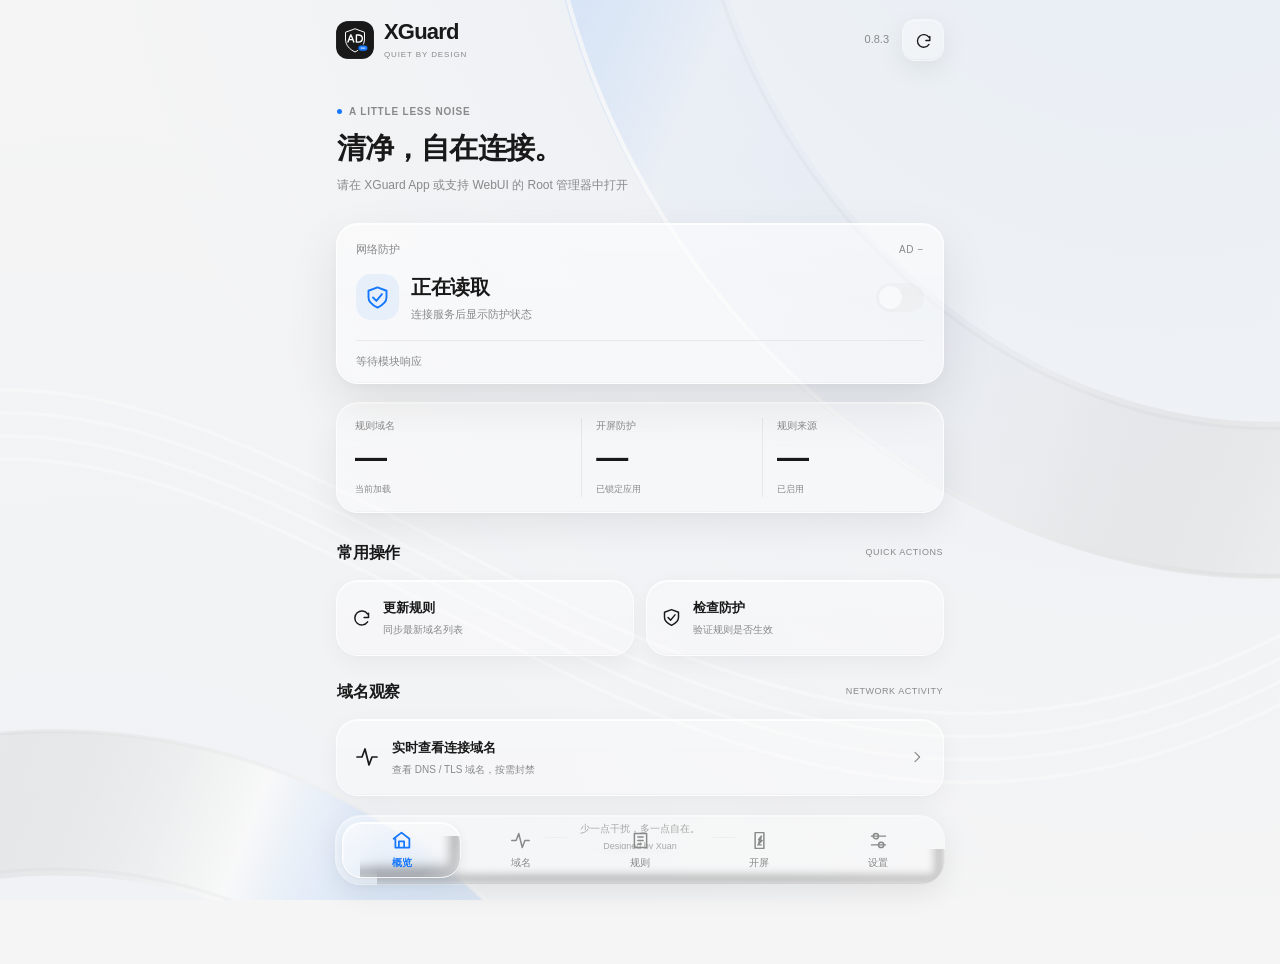
==== module/webroot/index.html @ 73b6c7a0 "Publish XGuard v0.8.3 module and no-root sources with attribution" ====
<!doctype html><html lang="zh-CN"><head>
<meta charset="utf-8"><meta name="viewport" content="width=device-width,initial-scale=1,viewport-fit=cover"><meta name="color-scheme" content="light dark">
<meta http-equiv="Content-Security-Policy" content="default-src 'self'; img-src 'self' data:; script-src 'self'; style-src 'self'; connect-src 'none'; object-src 'none'; base-uri 'none'">
<title>XGuard</title><link rel="icon" href="logo.svg"><link rel="stylesheet" href="theme.css"><link rel="stylesheet" href="style.css"><script src="glass.js" defer></script><script src="app.js" defer></script></head><body>
<svg width="0" height="0" class="sprites" aria-hidden="true"><defs>
<symbol id="i-home" viewBox="0 0 24 24"><path d="m3 10 9-7 9 7v10H5V10m4 10v-7h6v7"/></symbol>
<symbol id="i-activity" viewBox="0 0 24 24"><path d="M2 12h5l3-8 4 16 3-8h5"/></symbol>
<symbol id="i-rules" viewBox="0 0 24 24"><path d="M5 4h14v16H5zM9 8h6m-6 4h6m-6 4h4"/></symbol>
<symbol id="i-splash" viewBox="0 0 24 24"><path d="M7 3h10v18H7zM10 17h4m-3-6 3-4-1 5h2l-4 4 1-5z"/></symbol>
<symbol id="i-settings" viewBox="0 0 24 24"><path d="M4 7h16M4 17h16"/><circle cx="9" cy="7" r="3"/><circle cx="15" cy="17" r="3"/></symbol>
<symbol id="i-refresh" viewBox="0 0 24 24"><path d="M20 7v5h-5m4-4a8 8 0 1 0 0 9"/></symbol>
<symbol id="i-arrow" viewBox="0 0 24 24"><path d="m9 5 7 7-7 7"/></symbol>
<symbol id="i-shield" viewBox="0 0 24 24"><path d="m12 3 8 3v6c0 4-4 7-8 9-4-2-8-5-8-9V6zM8 12l3 3 5-6"/></symbol>
</defs></svg>
<div class="app-shell"><header class="brand"><img src="logo.svg" alt="" width="38" height="38"><div class="brand-wordmark"><span class="brand-name">XGuard</span><small>QUIET BY DESIGN</small></div><span id="header-version" class="version-tag">0.8.3</span><button id="refresh" class="icon-button glass" aria-label="刷新状态"><svg><use href="#i-refresh"/></svg></button></header><main>
<section id="home" class="page">
<div class="page-heading"><p class="eyebrow"><span class="eyebrow-dot"></span> A LITTLE LESS NOISE</p><h1>清净，自在连接。</h1><p id="connection" class="muted" role="status">正在连接模块…</p></div>
<article class="protection-card"><div class="protection-kicker"><span>网络防护</span><span class="protection-badge">AD −</span></div><div class="protection-top"><span class="shield-icon"><svg><use href="#i-shield"/></svg></span><div class="protection-copy"><h2 id="protection-title">正在读取</h2><p id="mode">连接服务后显示防护状态</p></div><button id="toggle" class="switch" role="switch" aria-checked="false" aria-label="XGuard 防护开关" disabled></button></div><p id="summary" class="protection-summary">等待模块响应</p></article>
<p id="warning" class="notice" hidden></p>
<div class="metrics"><article><span>规则域名</span><strong id="rule-count">—</strong><small>当前加载</small></article><article><span>开屏防护</span><strong id="locked-count">—</strong><small>已锁定应用</small></article><article><span>规则来源</span><strong id="source-count">—</strong><small>已启用</small></article></div>
<div class="section-heading"><h2>常用操作</h2><span class="subtle">QUICK ACTIONS</span></div><div class="quick-actions"><button id="update"><svg><use href="#i-refresh"/></svg><span>更新规则<small>同步最新域名列表</small></span><svg class="chevron"><use href="#i-arrow"/></svg></button><button id="test"><svg><use href="#i-shield"/></svg><span>检查防护<small>验证规则是否生效</small></span><svg class="chevron"><use href="#i-arrow"/></svg></button></div>
<p id="update-info" class="muted micro"></p>
<div class="section-heading"><h2>域名观察</h2><span class="subtle">NETWORK ACTIVITY</span></div><button id="activity-open" class="activity-entry"><svg><use href="#i-activity"/></svg><span><b>实时查看连接域名</b><small id="home-monitor-status">查看 DNS / TLS 域名，按需封禁</small></span><svg class="chevron"><use href="#i-arrow"/></svg></button>
<div class="home-note"><span class="quiet-line"></span><p>少一点干扰，多一点自在。<small>Designed by Xuan</small></p><span class="quiet-line"></span></div></section>
<section id="activity" class="page" hidden>
<div class="page-heading"><p class="eyebrow">NETWORK ACTIVITY</p><h1>实时域名</h1><p class="muted">看清连接，让每一次放行都有依据。</p></div>
<article class="monitor-card"><div><span id="monitor-dot" class="status-dot"></span><b id="monitor-state">正在读取采集状态</b><small id="activity-updated">—</small></div><button id="monitor-toggle" class="secondary">暂停采集</button></article><p id="monitor-detail" class="muted micro" role="status">采集明文 DNS 与 TLS 握手中的域名。</p>
<div class="activity-toolbar"><input id="activity-search" type="search" placeholder="搜索连接域名" aria-label="搜索连接域名" autocomplete="off"><button id="activity-refresh" class="icon-button glass" aria-label="刷新域名"><svg><use href="#i-refresh"/></svg></button></div>
<div class="activity-tabs" role="tablist" aria-label="域名筛选"><button data-filter="all" aria-selected="true">全部 <span id="activity-total">0</span></button><button data-filter="dns" aria-selected="false">DNS</button><button data-filter="tls" aria-selected="false">TLS</button><button data-filter="blocked" aria-selected="false">规则命中</button><button id="activity-clear" class="text-button">清空</button></div><div id="activity-list" class="activity-feed" aria-live="polite"></div>
<p class="muted micro coverage-note">仅显示实际观察到的明文 DNS / 可见 TLS SNI。加密 DNS、ECH、QUIC 和缓存命中可能没有域名；被 hosts 提前拦截的请求也不会进入网络采集。</p>
<details class="editor-details" open><summary>手动查询与域名规则</summary><div class="domain-console"><label for="domain">输入域名</label><input id="domain" placeholder="ads.example.com" autocomplete="off" autocapitalize="off" spellcheck="false"><div class="actions"><button id="query-domain">查询</button><button id="allow-domain">放行</button><button id="block-domain" class="primary">封禁</button></div><p id="domain-result" class="muted micro" role="status"></p></div><div id="domains" class="list"></div></details></section>
<section id="sources" class="page" hidden><div class="page-heading"><p class="eyebrow">RULES</p><h1>规则，按需选择。</h1><p class="muted">内置基线离线可用，切换来源即可重建规则。</p></div>
<div class="section-heading"><h2>订阅来源</h2><button id="reset-sources" class="text-button">恢复默认</button></div><div id="source-list" class="card list"></div>
<h2>自动更新</h2><article class="card"><label for="interval">更新间隔</label><select id="interval"><option value="0">仅手动</option><option value="6">每 6 小时</option><option value="12">每 12 小时</option><option value="24">每 24 小时</option><option value="48">每 48 小时</option><option value="168">每周</option></select><p id="auto-info" class="muted micro"></p></article>
<h2>自定义来源</h2><article class="card"><label for="source-url">hosts / 域名列表地址</label><input id="source-url" type="url" placeholder="https://example.com/hosts" autocapitalize="off" spellcheck="false"><button id="add-source" class="primary full">添加来源</button></article><div id="custom-sources" class="card list"></div></section>
<section id="splash" class="page" hidden><div class="page-heading"><p class="eyebrow">SPLASH CONTROL</p><h1>打开应用，少一点等待。</h1><p class="muted">管理开屏广告缓存，异常时可单独解锁。</p></div><input id="filter-apps" placeholder="搜索应用包名" aria-label="筛选开屏应用"><div id="splash-hits" class="card list"></div>
<details class="editor-details"><summary>自定义开屏规则</summary><div class="card"><label for="package">应用包名</label><input id="package" placeholder="com.example.app" autocapitalize="off" spellcheck="false"><label for="rule-path">缓存相对路径</label><input id="rule-path" placeholder="files/splash 或 @sdcard:files/ad" autocapitalize="off" spellcheck="false"><button id="add-rule" class="primary full">添加并锁定</button></div><div id="user-rules" class="list"></div></details>
<h2>发现缓存</h2><article class="card"><p class="muted micro">扫描只列出候选目录，加入规则后才会锁定。可填包名缩小范围。</p><button id="discover" class="full">扫描候选</button><div id="candidates" class="list"></div></article></section>
<section id="settings" class="page" hidden><div class="page-heading"><p class="eyebrow">SETTINGS</p><h1>保持简单。</h1><p class="muted">调整防护，查看运行状态。</p></div>
<article class="card list"><label class="row" for="mount-mode"><span><b>挂载方式</b><small>推荐自动选择</small></span><select id="mount-mode"><option value="auto">自动</option><option value="bind">Bind</option><option value="overlay">Overlay</option><option value="zn">ZN</option><option value="hfr">HFR</option></select></label><label class="row" for="guard"><span><b>HTTPDNS IP 拦截</b><small>默认关闭，开启可能影响登录与支付</small></span><input id="guard" type="checkbox" role="switch"></label><label class="row" for="proxy-yield"><span><b>代理接管 hosts</b><small>检测到代理服务时，由代理负责域名防护</small></span><input id="proxy-yield" type="checkbox" role="switch"></label><label class="row" for="hide"><span><b>适配模块卸载列表</b><small>对已设置卸载模块的应用隐藏规则</small></span><input id="hide" type="checkbox" role="switch"></label><label class="row" for="max-rules"><span><b>规则上限</b><small>10,000 至 1,000,000</small></span><input id="max-rules" type="number" min="10000" max="1000000" step="10000"></label><div class="card-bottom"><button id="save-max" class="secondary">保存规则上限</button></div></article>
<h2>诊断与恢复</h2><article class="card"><p id="runtime" class="muted micro"></p><div class="actions"><button id="logs">查看日志</button><button id="safe-mode">安全模式</button></div><p class="muted micro">安全模式切换后重启生效。</p></article><pre id="log-output" hidden></pre>
<article class="about"><img src="logo.svg" width="56" height="56" alt="XGuard 去广告标志"><h2>XGuard <span id="version">0.8.3</span></h2><p>作者 Xuan</p><small>基于惜故里丶的原始作品二次创作<br>保留原作者署名与开源许可</small><details class="credits"><summary>开源致谢</summary><p>玻璃折射与高光算法改编自 <b>PrismalAGSL</b><br>© 2026 Saurav Sajeev · MIT License</p><button id="show-license" class="text-button">查看完整许可</button></details></article></section>
</main><nav class="bottom-nav" aria-label="主导航"><span class="nav-surface glass" aria-hidden="true"></span><span class="nav-lens glass" aria-hidden="true"></span><button data-tab="home" aria-selected="true"><svg><use href="#i-home"/></svg><span>概览</span></button><button data-tab="activity" aria-selected="false"><svg><use href="#i-activity"/></svg><span>域名</span></button><button data-tab="sources" aria-selected="false"><svg><use href="#i-rules"/></svg><span>规则</span></button><button data-tab="splash" aria-selected="false"><svg><use href="#i-splash"/></svg><span>开屏</span></button><button data-tab="settings" aria-selected="false"><svg><use href="#i-settings"/></svg><span>设置</span></button></nav></div>
<div id="toast" role="status" hidden></div><dialog id="confirm-dialog" class="glass"><h2 id="confirm-title"></h2><p id="confirm-message"></p><div class="actions"><button id="confirm-no">取消</button><button id="confirm-yes" class="primary">确定</button></div></dialog><dialog id="license-dialog" class="glass"><h2>PrismalAGSL · MIT License</h2><pre>MIT License

Copyright (c) 2026 Saurav Sajeev

Permission is hereby granted, free of charge, to any person obtaining a copy
of this software and associated documentation files (the &quot;Software&quot;), to deal
in the Software without restriction, including without limitation the rights
to use, copy, modify, merge, publish, distribute, sublicense, and/or sell
copies of the Software, and to permit persons to whom the Software is
furnished to do so, subject to the following conditions:

The above copyright notice and this permission notice shall be included in all
copies or substantial portions of the Software.

THE SOFTWARE IS PROVIDED &quot;AS IS&quot;, WITHOUT WARRANTY OF ANY KIND, EXPRESS OR
IMPLIED, INCLUDING BUT NOT LIMITED TO THE WARRANTIES OF MERCHANTABILITY,
FITNESS FOR A PARTICULAR PURPOSE AND NONINFRINGEMENT. IN NO EVENT SHALL THE
AUTHORS OR COPYRIGHT HOLDERS BE LIABLE FOR ANY CLAIM, DAMAGES OR OTHER
LIABILITY, WHETHER IN AN ACTION OF CONTRACT, TORT OR OTHERWISE, ARISING FROM,
OUT OF OR IN CONNECTION WITH THE SOFTWARE OR THE USE OR OTHER DEALINGS IN THE
SOFTWARE.
</pre><form method="dialog"><button class="primary full">关闭</button></form></dialog><dialog id="root-dialog" class="glass" aria-labelledby="root-title"><div class="root-mark"><svg><use href="#i-shield"/></svg></div><h2 id="root-title">允许 XGuard 使用 Root</h2><p>应用防护规则、管理开屏广告与查看连接域名，需要 Root 权限。</p><p>点击下方按钮后，请在 Root 管理器的授权窗口中选择「允许」。</p><p id="root-status" class="root-status micro" role="status"></p><div class="actions"><button id="root-later">稍后</button><button id="root-authorize" class="primary">授权并连接</button></div></dialog>
<dialog id="check-dialog" class="glass" aria-labelledby="check-title"><div class="dialog-heading"><h2 id="check-title">防护检查</h2><form method="dialog"><button class="icon-button" aria-label="关闭检查结果">×</button></form></div><p id="check-state" role="status">正在检查防护…</p><details id="check-details"><summary>查看详细诊断</summary><pre id="test-result" hidden></pre></details><form method="dialog"><button class="primary full">完成</button></form></dialog></body></html>
---- module/webroot/theme.css ----
/* XGuard theme tokens. All interface colors are defined only in this file. */
:root {
  color-scheme: light dark;
  --primary: #1677FF;
  --background: #F5F5F5;
  --ambient-background: url("background-light.svg");
  --ambient-opacity: .52;
  --surface: #FFFFFF;
  --on-surface: #191919;
  --secondary-text: #898989;
  --divider: #E8E8E8;
  --white: #FFFFFF;
  --black: #000000;
  --primary-rgb: 22,119,255;
  --surface-rgb: 255,255,255;
  --on-surface-rgb: 25,25,25;
  --glass-tint: rgba(255,255,255,.26);
  --dialog-tint: rgba(255,255,255,.42);
  --glass-rim: rgba(255,255,255,.28);
  --glass-highlight: rgba(255,255,255,.34);
  --glass-inset: rgba(0,0,0,.035);
  --glass-shadow: 0 8px 28px rgba(0,0,0,.075);
  --shadow: 0 10px 30px rgba(0,0,0,.055), 0 2px 8px rgba(0,0,0,.02);
  --scrim: rgba(0,0,0,.28);
  --glass-blur: 6px;
  --nav-lens-tint: rgba(255,255,255,.16);
  --nav-lens-sheen: rgba(255,255,255,.22);
  --nav-lens-rim: rgba(255,255,255,.85);
  --nav-lens-highlight: rgba(255,255,255,.90);
  --nav-lens-shadow: 0 4px 12px rgba(0,0,0,.07), 0 1px 3px rgba(0,0,0,.025);
  --nav-lens-blur: 7px;
  --card-tint: rgba(255,255,255,.34);
  --card-blur: 4px;
  --card-rim: rgba(255,255,255,.78);
  --card-highlight: rgba(255,255,255,.82);
  --card-sheen: rgba(255,255,255,.07);
  --card-foot: rgba(0,0,0,.025);
  --card-primary-tint: rgba(255,255,255,.46);
  --card-primary-sheen: rgba(255,255,255,.12);
  --card-primary-shadow: 0 20px 52px rgba(0,0,0,.085), 0 4px 14px rgba(0,0,0,.035);
  --card-primary-blur: 5px;
  --card-stats-tint: rgba(255,255,255,.38);
  --card-stats-shadow: 0 13px 36px rgba(0,0,0,.065), 0 3px 10px rgba(0,0,0,.025);
  --card-action-tint: rgba(255,255,255,.30);
  --card-action-shadow: 0 7px 24px rgba(0,0,0,.045), 0 2px 7px rgba(0,0,0,.018);
  --card-action-blur: 3px;
  --radius-card: 22px;
  --radius-control: 14px;
  --motion-spring: cubic-bezier(.2,1.22,.35,1);
  --motion-page: cubic-bezier(.2,.8,.2,1);
}
@media (prefers-color-scheme: dark) {
  :root {
    --background: #000000;
    --ambient-background: url("background-dark.svg");
    --ambient-opacity: .48;
    --surface: #1C1C1E;
    --on-surface: #FFFFFF;
    --secondary-text: #898989;
    --divider: #38383A;
    --surface-rgb: 28,28,30;
    --on-surface-rgb: 255,255,255;
    --glass-tint: rgba(28,28,30,.26);
    --dialog-tint: rgba(28,28,30,.48);
    --nav-lens-tint: rgba(28,28,30,.20);
    --nav-lens-sheen: rgba(22,119,255,.07);
    --nav-lens-rim: rgba(255,255,255,.13);
    --nav-lens-highlight: rgba(255,255,255,.19);
    --nav-lens-shadow: 0 4px 12px rgba(0,0,0,.24), 0 1px 3px rgba(0,0,0,.12);
    --card-tint: rgba(28,28,30,.42);
    --card-rim: rgba(255,255,255,.085);
    --card-highlight: rgba(255,255,255,.13);
    --card-sheen: rgba(255,255,255,.018);
    --card-foot: rgba(0,0,0,.16);
    --card-primary-tint: rgba(28,28,30,.56);
    --card-primary-sheen: rgba(255,255,255,.028);
    --card-primary-shadow: 0 20px 52px rgba(0,0,0,.44), 0 4px 14px rgba(0,0,0,.22);
    --card-stats-tint: rgba(28,28,30,.48);
    --card-stats-shadow: 0 13px 36px rgba(0,0,0,.34), 0 3px 10px rgba(0,0,0,.18);
    --card-action-tint: rgba(28,28,30,.36);
    --card-action-shadow: 0 7px 24px rgba(0,0,0,.26), 0 2px 7px rgba(0,0,0,.14);
    --glass-rim: rgba(255,255,255,.10);
    --glass-highlight: rgba(255,255,255,.13);
    --glass-inset: rgba(0,0,0,.10);
    --glass-shadow: 0 8px 28px rgba(0,0,0,.22);
    --shadow: 0 10px 30px rgba(0,0,0,.30), 0 2px 8px rgba(0,0,0,.16);
    --scrim: rgba(0,0,0,.48);
  }
}
---- module/webroot/style.css ----
*{box-sizing:border-box}body{margin:0;background:var(--background);color:var(--on-surface);font:14px/1.55 -apple-system,BlinkMacSystemFont,"Segoe UI","Microsoft YaHei",sans-serif;-webkit-tap-highlight-color:transparent}.app-shell{max-width:680px;min-height:100dvh;margin:auto}.sprites{position:absolute;width:0;height:0;overflow:hidden}svg{width:22px;height:22px;fill:none;stroke:currentColor;stroke-width:1.7;stroke-linecap:round;stroke-linejoin:round;flex-shrink:0}.brand{height:calc(80px + env(safe-area-inset-top));padding:env(safe-area-inset-top) 24px 0;display:flex;align-items:center;gap:10px}.brand img{border-radius:12px}.brand-wordmark{display:flex;flex-direction:column}.brand-name{font-size:22px;font-weight:720;letter-spacing:-.8px;line-height:1.2}.brand-wordmark small{font-size:8px;letter-spacing:.11em;margin-top:3px}.version-tag{margin-left:auto;font-size:11px;color:var(--secondary-text);font-variant-numeric:tabular-nums}.brand .icon-button{margin-left:3px}main{padding:0 24px calc(110px + env(safe-area-inset-bottom))}.page-heading{padding:13px 1px 22px}.eyebrow{display:flex;align-items:center;gap:7px;margin:0 0 10px;color:var(--secondary-text);font-size:10px;font-weight:600;letter-spacing:.08em}.eyebrow-dot{width:5px;height:5px;background:var(--primary);border-radius:50%}h1{font-size:29px;line-height:1.3;letter-spacing:-.9px;margin:0;font-weight:700}.page-heading>p:last-child{margin:9px 0 0;font-size:12px}h2{margin:24px 0 12px;font-size:16px;font-weight:650;letter-spacing:-.2px}p{overflow-wrap:anywhere}.muted,small{color:var(--secondary-text)}.micro{font-size:11px;line-height:1.8}.subtle{font-size:9px;letter-spacing:.06em;color:var(--secondary-text)}.section-heading{display:flex;align-items:center;justify-content:space-between;gap:10px;margin:22px 1px 11px}.section-heading h2{margin:0}.page{animation:page-in .17s var(--motion-page) both}@keyframes page-in{from{opacity:.35;transform:translateY(5px)}to{opacity:1;transform:translateY(0)}}
button,input,select{font:inherit}button{min-height:44px;border:1px solid var(--divider);border-radius:var(--radius-control);padding:10px 15px;background:var(--surface);color:var(--on-surface);font-size:12px;font-weight:600;cursor:pointer;touch-action:manipulation;transition:transform .2s var(--motion-spring),background .15s,opacity .15s}button:hover{background:rgba(var(--on-surface-rgb),.035)}button:active{transform:scale(.96)}button:disabled{opacity:.4;cursor:wait}.primary{color:var(--white);background:var(--primary);border-color:transparent}.primary:hover{background:var(--primary);opacity:.88}.secondary{background:var(--background);border-color:transparent;padding:8px 13px}.text-button{border:0;background:transparent;padding:6px;color:var(--primary);min-height:40px}.icon-button{display:inline-flex;align-items:center;justify-content:center;width:42px;height:42px;min-height:42px;padding:0;border-radius:14px;border-color:transparent}.icon-button svg{width:19px;height:19px}.glass{background:var(--glass-tint);border:1px solid var(--glass-rim);box-shadow:var(--glass-shadow),inset 0 1px 0 var(--glass-highlight),inset 0 -1px 0 var(--glass-inset);-webkit-backdrop-filter:blur(var(--glass-blur)) saturate(1.03);backdrop-filter:blur(var(--glass-blur)) saturate(1.03)}.glass:after{content:"";position:absolute;inset:0;border-radius:inherit;pointer-events:none;box-shadow:inset 1px 0 0 var(--glass-rim);background:linear-gradient(140deg,var(--glass-highlight),transparent 38%,transparent 75%,var(--glass-rim));opacity:.35}.glass.icon-button{position:relative}.protection-card,.metrics,.card,.quick-actions button,.activity-entry,.monitor-card,.activity-feed,.editor-details{border:0;background:var(--surface);border-radius:var(--radius-card);box-shadow:var(--shadow)}.protection-card{padding:17px 19px 0;overflow:hidden}.protection-kicker{display:flex;align-items:center;justify-content:space-between;margin-bottom:14px;color:var(--secondary-text);font-size:11px}.protection-badge{font-size:10px;letter-spacing:.06em;color:var(--secondary-text)}.protection-top{display:flex;align-items:center;gap:12px}.shield-icon{display:flex;width:43px;height:46px;align-items:center;justify-content:center;border-radius:15px;background:rgba(var(--primary-rgb),.075);color:var(--primary)}.shield-icon svg{width:27px;height:27px}.protection-copy{flex:1;min-width:0}.protection-copy h2{font-size:20px;letter-spacing:-.5px;margin:0}.protection-copy p{margin:3px 0 0;color:var(--secondary-text);font-size:11px}.protection-summary{margin:17px 0 0;padding:12px 0 13px;border-top:1px solid var(--divider);font-size:11px;color:var(--secondary-text)}.switch{position:relative;width:48px;min-width:48px;height:29px;min-height:29px;border-radius:99px;padding:0;border:0;background:var(--divider)}.switch:after{content:"";position:absolute;left:3px;top:3px;width:23px;height:23px;background:var(--white);border-radius:50%;box-shadow:0 1px 3px var(--glass-inset);transition:transform .3s var(--motion-spring)}.switch[aria-checked=true]{background:var(--primary)}.switch[aria-checked=true]:after{transform:translateX(19px)}.metrics{display:grid;grid-template-columns:1.35fr 1fr 1fr;margin:12px 0 0;padding:15px 0}.metrics article{min-width:0;padding:0 14px;border-left:1px solid var(--divider)}.metrics article:first-child{padding-left:18px;border:0}.metrics span,.metrics small{display:block;font-size:10px;color:var(--secondary-text)}.metrics strong{display:block;font-size:27px;line-height:1.55;letter-spacing:-1px;font-weight:650;font-variant-numeric:tabular-nums}.metrics small{font-size:9px}.quick-actions{display:grid;grid-template-columns:1fr 1fr;gap:12px}.quick-actions button{display:flex;align-items:center;gap:11px;width:100%;text-align:left;padding:16px 14px;min-height:76px}.quick-actions button>svg:first-child{width:21px;height:21px}.quick-actions span{flex:1;font-size:13px}.quick-actions small{display:block;font-size:10px;font-weight:400;margin-top:3px}.quick-actions .chevron{display:none}.chevron{width:16px;height:16px;color:var(--secondary-text)}.activity-entry{display:flex;align-items:center;gap:13px;width:100%;padding:18px;text-align:left}.activity-entry>svg:first-child{width:24px;height:24px}.activity-entry>span{flex:1;min-width:0}.activity-entry b{font-size:13px}.activity-entry small{display:block;font-size:10px;font-weight:400;margin-top:4px}.home-note{display:flex;gap:13px;justify-content:center;align-items:center;margin:25px 0 0;color:var(--secondary-text)}.home-note p{margin:0;font-size:10px;text-align:center}.home-note small{display:block;font-size:9px;margin-top:3px}.quiet-line{width:22px;height:1px;background:var(--divider)}#update-info{margin:10px 2px -4px;font-size:10px}
.card{padding:17px;margin-top:12px}.list{padding:0;overflow:hidden}.row{display:flex;align-items:center;gap:12px;padding:17px 16px;border-bottom:1px solid var(--divider);min-width:0;margin:0}.row:last-child{border-bottom:0}.row>span,.row>div{flex:1;min-width:0}.row b{display:block;overflow-wrap:anywhere;font-size:13px;font-weight:600;color:var(--on-surface)}.row small{display:block;font-size:11px;overflow-wrap:anywhere;margin-top:3px}.row button{flex:none;font-size:11px;min-height:40px;padding:7px 11px}.row select{max-width:100px}.row input[type=number]{max-width:112px}.card-bottom{padding:12px 16px;text-align:right}input:not([type=checkbox]),select{width:100%;max-width:100%;min-width:0;min-height:46px;padding:11px 13px;border:1px solid var(--divider);border-radius:var(--radius-control);background:var(--background);color:var(--on-surface);outline:none;font-size:13px}input::placeholder{color:var(--secondary-text);opacity:1}input[type=checkbox]{appearance:none;-webkit-appearance:none;position:relative;width:44px;height:27px;margin:0;border-radius:99px;background:var(--divider);border:0;flex-shrink:0;cursor:pointer;transition:background .2s}input[type=checkbox]:after{content:"";position:absolute;left:3px;top:3px;width:21px;height:21px;background:var(--white);border-radius:50%;box-shadow:0 1px 2px var(--glass-inset);transition:transform .3s var(--motion-spring)}input[type=checkbox]:checked{background:var(--primary)}input[type=checkbox]:checked:after{transform:translateX(17px)}input:not([type=checkbox]):focus,select:focus{border-color:var(--primary);box-shadow:0 0 0 3px rgba(var(--primary-rgb),.08)}label{display:block;font-size:12px;color:var(--secondary-text);margin-bottom:7px}input+label{margin-top:14px}.actions{display:flex;gap:9px;margin-top:14px}.actions button{flex:1;min-width:0}.full{width:100%;margin-top:12px}.monitor-card{display:flex;align-items:center;gap:10px;padding:17px}.monitor-card>div{flex:1;min-width:0;display:flex;align-items:center;gap:8px;flex-wrap:wrap}.monitor-card b{font-size:12px}.monitor-card small{display:block;flex-basis:100%;font-size:10px;padding-left:14px}.monitor-card button{min-height:40px;font-size:11px}.status-dot{width:6px;height:6px;border-radius:50%;background:var(--secondary-text);flex-shrink:0}.status-dot.active{background:var(--primary);box-shadow:0 0 0 3px rgba(var(--primary-rgb),.08)}#monitor-detail{min-height:20px;margin-left:3px}.activity-toolbar{display:flex;align-items:center;gap:9px;margin-top:17px}.activity-toolbar input{background:var(--surface);border-color:transparent;padding-left:16px}.activity-tabs{display:flex;align-items:center;gap:16px;margin:7px 1px 11px}.activity-tabs>button{min-height:44px;padding:6px 0;border:0;border-radius:0;background:transparent;color:var(--secondary-text);font-size:11px;white-space:nowrap}.activity-tabs>button[aria-selected=true]{color:var(--primary);box-shadow:inset 0 -2px 0 var(--primary)}.activity-tabs>button:last-child{margin-left:auto}.activity-tabs span{font-size:10px;color:var(--secondary-text)}.activity-feed{min-height:145px;overflow:hidden}.activity-row{padding:16px 14px;border-bottom:1px solid var(--divider);display:flex;align-items:center;gap:10px}.activity-row:last-child{border-bottom:0}.domain-copy{flex:1;min-width:0}.activity-row strong{display:block;font-size:12px;font-weight:600;overflow-wrap:anywhere}.activity-row small{display:flex;gap:6px;flex-wrap:wrap;margin-top:6px;font-size:9px}.protocol-tag{font-size:8px;padding:1px 5px;border:1px solid var(--divider);border-radius:5px;color:var(--secondary-text);font-weight:600}.hit-tag{color:var(--primary)}.domain-actions{display:flex;gap:6px;flex-shrink:0}.domain-actions button{padding:6px 9px;min-height:40px;font-size:11px;border-radius:12px;background:transparent}.domain-actions .block-action{color:var(--primary);border-color:transparent;background:rgba(var(--primary-rgb),.07)}.empty{text-align:center;color:var(--secondary-text);padding:35px 18px;font-size:13px}.empty small{display:block;margin-top:8px;font-size:11px}.coverage-note{padding:5px 3px;font-size:10px}.editor-details{margin-top:20px;padding:0 16px}.editor-details>summary{padding:17px 0}summary{padding:15px 0;font-weight:600;font-size:13px;cursor:pointer}.domain-console{padding:2px 0 12px}.editor-details .card{margin-bottom:16px;background:transparent;box-shadow:none}.notice{padding:12px 14px;border:1px solid var(--divider);background:var(--surface);border-radius:14px;font-size:12px;color:var(--on-surface)}pre{max-height:340px;overflow:auto;white-space:pre-wrap;overflow-wrap:anywhere;border:1px solid var(--divider);border-radius:16px;padding:14px;background:var(--background);color:var(--on-surface);font:11px/1.8 ui-monospace,monospace}.about{margin:30px 0 10px;padding-top:25px;text-align:center}.about img{border-radius:16px}.about h2{margin:11px 0 0;font-size:21px;letter-spacing:-.6px}.about h2 span{font-size:11px;color:var(--secondary-text);letter-spacing:0;font-weight:500}.about p{font-size:13px;margin:7px 0}.about small{font-size:11px;line-height:1.8}.credits{margin:15px 0;color:var(--secondary-text)}.credits summary{font-size:11px;padding:6px}.credits p,.credits a{font-size:11px;color:var(--secondary-text)}
.bottom-nav{--tab-index:0;position:fixed;z-index:4;bottom:calc(15px + env(safe-area-inset-bottom));left:50%;transform:translateX(-50%);display:flex;width:calc(100% - 32px);max-width:610px;min-height:70px;border-radius:26px;padding:7px;isolation:isolate}.bottom-nav button{position:relative;z-index:2;display:flex;flex:1;flex-direction:column;align-items:center;justify-content:center;gap:4px;border:0;border-radius:20px;padding:7px 0;color:var(--secondary-text);min-height:54px;background:transparent;box-shadow:none}.bottom-nav svg{width:21px;height:21px}.bottom-nav button span{font-size:10px;font-weight:500}.bottom-nav button[aria-selected=true]{color:var(--primary)}.bottom-nav button[aria-selected=true] svg{stroke-width:2}.bottom-nav button[aria-selected=true] span{font-weight:650}/* Sibling surfaces let the moving lens filter real content without a parent backdrop root. */
.nav-surface{position:absolute;inset:0;z-index:0;pointer-events:none;border-radius:inherit}
.nav-lens{
  --glass-tint:var(--nav-lens-tint);--glass-blur:var(--nav-lens-blur);
  --glass-rim:var(--nav-lens-rim);--glass-highlight:var(--nav-lens-highlight);
  --glass-shadow:var(--nav-lens-shadow);
  position:absolute;z-index:1;pointer-events:none;top:7px;bottom:7px;left:7px;
  width:calc((100% - 14px)/5);border-radius:20px;
  background:linear-gradient(160deg,var(--nav-lens-sheen),transparent 55%),var(--nav-lens-tint);
  transform:translateX(calc(var(--tab-index)*100%));transition:transform .28s var(--motion-spring);
}#toast{position:fixed;z-index:10;bottom:calc(102px + env(safe-area-inset-bottom));left:50%;transform:translateX(-50%);max-width:90%;width:max-content;padding:12px 18px;border-radius:16px;background:var(--on-surface);color:var(--surface);font-size:12px;box-shadow:var(--glass-shadow)}dialog{position:fixed;width:calc(100% - 40px);max-width:380px;border-radius:24px;padding:24px;color:var(--on-surface);background:var(--surface);border:0;max-height:85dvh;overflow:auto}dialog.glass{background:var(--dialog-tint)}dialog h2{margin:0;font-size:20px;letter-spacing:-.4px}dialog p{font-size:13px;line-height:1.8;color:var(--secondary-text)}dialog::backdrop{background:var(--scrim);-webkit-backdrop-filter:blur(2px);backdrop-filter:blur(2px)}.root-mark{width:50px;height:50px;display:flex;align-items:center;justify-content:center;border-radius:17px;color:var(--primary);background:rgba(var(--primary-rgb),.08);margin-bottom:16px}.root-mark svg{width:29px;height:29px}.root-status{min-height:20px}#license-dialog pre{max-height:55dvh;text-align:left;font-size:11px}button:focus-visible,input[type=checkbox]:focus-visible,summary:focus-visible,a:focus-visible{outline:2px solid var(--primary);outline-offset:3px}.app-shell[aria-busy=true] main{cursor:progress}.app-shell[aria-busy=true] main button{pointer-events:none;opacity:.45}.app-shell[aria-busy=true] #refresh svg{animation:working .8s linear infinite}@keyframes working{to{transform:rotate(360deg)}}[hidden]{display:none!important}html[data-glass-renderer=solid] .glass{background:var(--surface);-webkit-backdrop-filter:none!important;backdrop-filter:none!important;border-color:var(--divider)}@media(min-width:721px){main{padding-left:36px;padding-right:36px}.brand{padding-left:36px;padding-right:36px}.page-heading{padding-top:24px}.metrics strong{font-size:32px}}@media(max-width:360px){main{padding-left:18px;padding-right:18px}.brand{padding-left:18px;padding-right:18px;gap:8px}h1{font-size:26px}.metrics strong{font-size:24px}.metrics article{padding-left:12px;padding-right:12px}.activity-tabs{gap:12px}.activity-tabs>button{font-size:10px}.quick-actions{gap:10px}.quick-actions button{padding:14px 11px;gap:8px}.quick-actions span{font-size:12px}.quick-actions small{font-size:9px}.domain-actions button{padding:6px 7px;font-size:10px}.activity-row{gap:7px;padding-left:11px;padding-right:11px}.activity-row strong{font-size:11px}.protection-copy h2{font-size:18px}.protection-card{padding-left:16px;padding-right:16px}.subtle{font-size:8px}.row{gap:9px}.row b{font-size:12px}.row small{font-size:10px}}@media(prefers-reduced-motion:reduce){*,*:before,*:after{transition:none!important;animation:none!important}button:active{transform:none}}@media(prefers-reduced-transparency:reduce){.glass,dialog.glass{background:var(--surface);-webkit-backdrop-filter:none!important;backdrop-filter:none!important;border-color:var(--divider)}}
.dialog-heading{display:flex;align-items:center;justify-content:space-between;gap:12px}.dialog-heading form{margin:0}.dialog-heading .icon-button{font-size:24px;font-weight:400;color:var(--secondary-text);background:transparent}.root-status{color:var(--primary)}#check-state{color:var(--on-surface)}#check-details{border-top:1px solid var(--divider);margin-top:15px}#check-dialog pre{max-height:36dvh}dialog{animation:page-in .18s var(--motion-page)}
.app-shell{position:relative;z-index:1}
body:before{
  content:"";position:fixed;inset:0;z-index:0;pointer-events:none;
  background-image:var(--ambient-background);background-position:center;
  background-size:cover;background-repeat:no-repeat;opacity:var(--ambient-opacity);
}

/* A quiet backdrop, then three surface elevations. Text stays fully opaque. */
.protection-card,.metrics,.card,.quick-actions button,.activity-entry,.monitor-card,.activity-feed,.editor-details,.notice{
  --card-fill:var(--card-tint);
  --card-elevation:var(--shadow);
  --card-optical-blur:var(--card-blur);
  --card-top-light:var(--card-sheen);
  position:relative;z-index:1;border-radius:var(--radius-card);
  background:linear-gradient(180deg,var(--card-top-light),transparent 46%),var(--card-fill);
  border:1px solid var(--card-rim);
  box-shadow:var(--card-elevation),inset 0 1px 0 var(--card-highlight),inset 0 -1px 0 var(--card-foot);
  -webkit-backdrop-filter:blur(var(--card-optical-blur)) saturate(1.03);
  backdrop-filter:blur(var(--card-optical-blur)) saturate(1.03);
}
.protection-card,.monitor-card{
  --card-fill:var(--card-primary-tint);
  --card-top-light:var(--card-primary-sheen);
  --card-elevation:var(--card-primary-shadow);
  --card-optical-blur:var(--card-primary-blur);
  z-index:3;
}
.metrics{
  --card-fill:var(--card-stats-tint);
  --card-elevation:var(--card-stats-shadow);
  z-index:2;margin-top:18px;
}
.quick-actions button,.activity-entry{
  --card-fill:var(--card-action-tint);
  --card-elevation:var(--card-action-shadow);
  --card-optical-blur:var(--card-action-blur);
}
.page-heading{padding-bottom:28px}
.section-heading{margin-top:28px;margin-bottom:14px}
.card{margin-top:14px}
.editor-details{margin-top:24px}
.editor-details .card{
  z-index:auto;background:transparent;border:0;box-shadow:none;
  -webkit-backdrop-filter:none;backdrop-filter:none;
}
html[data-glass-renderer=solid] :is(.protection-card,.metrics,.card,.quick-actions button,.activity-entry,.monitor-card,.activity-feed,.editor-details,.notice){
  background:var(--surface);-webkit-backdrop-filter:none;backdrop-filter:none;
}
html[data-glass-renderer=solid] .editor-details .card{background:transparent}
@media(prefers-reduced-transparency:reduce){
  .protection-card,.metrics,.card,.quick-actions button,.activity-entry,.monitor-card,.activity-feed,.editor-details,.notice{
    background:var(--surface);-webkit-backdrop-filter:none;backdrop-filter:none;
  }
  .editor-details .card{background:transparent}
}
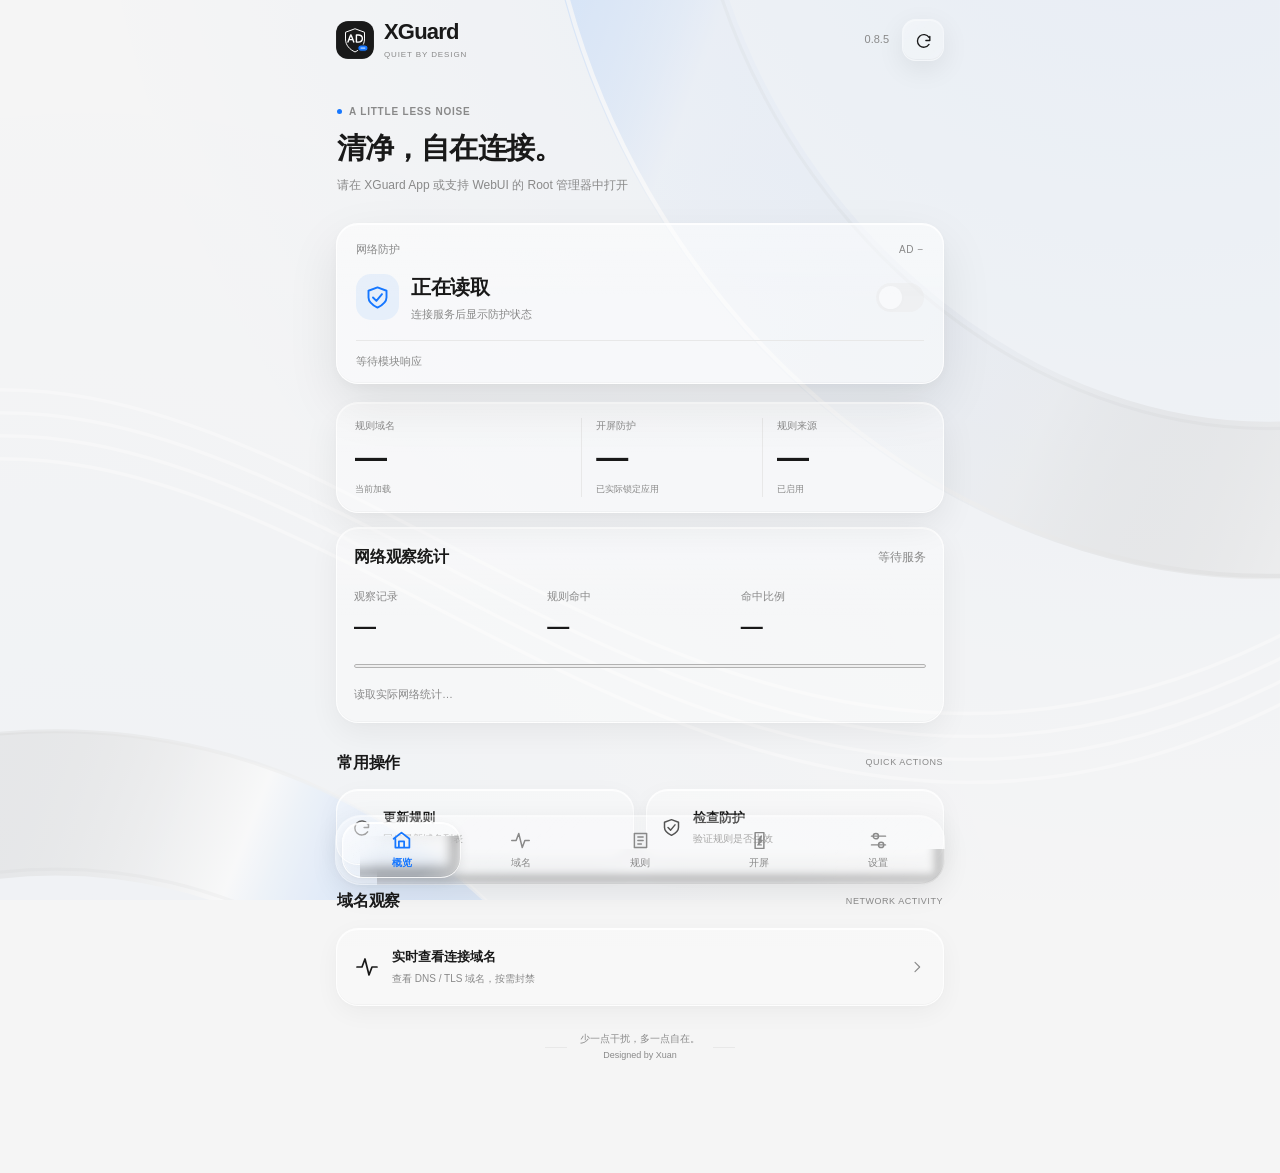
==== commit e15d4e94: "Release XGuard v0.8.5: grouped splash rules, deeper scans and themes" ====
--- a/module/webroot/index.html
+++ b/module/webroot/index.html
@@ -1,7 +1,7 @@
 <!doctype html><html lang="zh-CN"><head>
 <meta charset="utf-8"><meta name="viewport" content="width=device-width,initial-scale=1,viewport-fit=cover"><meta name="color-scheme" content="light dark">
 <meta http-equiv="Content-Security-Policy" content="default-src 'self'; img-src 'self' data:; script-src 'self'; style-src 'self'; connect-src 'none'; object-src 'none'; base-uri 'none'">
-<title>XGuard</title><link rel="icon" href="logo.svg"><link rel="stylesheet" href="theme.css"><link rel="stylesheet" href="style.css"><script src="glass.js" defer></script><script src="app.js" defer></script></head><body>
+<title>XGuard</title><link rel="icon" href="logo.svg"><link rel="stylesheet" href="theme.css"><link rel="stylesheet" href="style.css"><script src="theme.js"></script><script src="glass.js" defer></script><script src="app.js" defer></script></head><body>
 <svg width="0" height="0" class="sprites" aria-hidden="true"><defs>
 <symbol id="i-home" viewBox="0 0 24 24"><path d="m3 10 9-7 9 7v10H5V10m4 10v-7h6v7"/></symbol>
 <symbol id="i-activity" viewBox="0 0 24 24"><path d="M2 12h5l3-8 4 16 3-8h5"/></symbol>
@@ -12,12 +12,13 @@
 <symbol id="i-arrow" viewBox="0 0 24 24"><path d="m9 5 7 7-7 7"/></symbol>
 <symbol id="i-shield" viewBox="0 0 24 24"><path d="m12 3 8 3v6c0 4-4 7-8 9-4-2-8-5-8-9V6zM8 12l3 3 5-6"/></symbol>
 </defs></svg>
-<div class="app-shell"><header class="brand"><img src="logo.svg" alt="" width="38" height="38"><div class="brand-wordmark"><span class="brand-name">XGuard</span><small>QUIET BY DESIGN</small></div><span id="header-version" class="version-tag">0.8.3</span><button id="refresh" class="icon-button glass" aria-label="刷新状态"><svg><use href="#i-refresh"/></svg></button></header><main>
+<div class="app-shell"><header class="brand"><img src="logo.svg" alt="" width="38" height="38"><div class="brand-wordmark"><span class="brand-name">XGuard</span><small>QUIET BY DESIGN</small></div><span id="header-version" class="version-tag">0.8.5</span><button id="refresh" class="icon-button glass" aria-label="刷新状态"><svg><use href="#i-refresh"/></svg></button></header><main>
 <section id="home" class="page">
 <div class="page-heading"><p class="eyebrow"><span class="eyebrow-dot"></span> A LITTLE LESS NOISE</p><h1>清净，自在连接。</h1><p id="connection" class="muted" role="status">正在连接模块…</p></div>
 <article class="protection-card"><div class="protection-kicker"><span>网络防护</span><span class="protection-badge">AD −</span></div><div class="protection-top"><span class="shield-icon"><svg><use href="#i-shield"/></svg></span><div class="protection-copy"><h2 id="protection-title">正在读取</h2><p id="mode">连接服务后显示防护状态</p></div><button id="toggle" class="switch" role="switch" aria-checked="false" aria-label="XGuard 防护开关" disabled></button></div><p id="summary" class="protection-summary">等待模块响应</p></article>
 <p id="warning" class="notice" hidden></p>
-<div class="metrics"><article><span>规则域名</span><strong id="rule-count">—</strong><small>当前加载</small></article><article><span>开屏防护</span><strong id="locked-count">—</strong><small>已锁定应用</small></article><article><span>规则来源</span><strong id="source-count">—</strong><small>已启用</small></article></div>
+<div class="metrics"><article><span>规则域名</span><strong id="rule-count">—</strong><small>当前加载</small></article><article><span>开屏防护</span><strong id="locked-count">—</strong><small id="splash-metric-detail">已实际锁定应用</small></article><article><span>规则来源</span><strong id="source-count">—</strong><small>已启用</small></article></div>
+<article class="card traffic-card"><div class="section-heading"><h2 id="traffic-title">网络观察统计</h2><small id="traffic-state">等待服务</small></div><div class="traffic-metrics"><div><span id="traffic-total-label">观察记录</span><strong id="traffic-total">—</strong></div><div><span id="traffic-blocked-label">规则命中</span><strong id="traffic-blocked">—</strong></div><div><span id="traffic-ratio-label">命中比例</span><strong id="traffic-ratio">—</strong></div></div><progress id="traffic-progress" max="100" value="0" aria-label="命中比例"></progress><p id="traffic-note" class="muted micro">读取实际网络统计…</p></article>
 <div class="section-heading"><h2>常用操作</h2><span class="subtle">QUICK ACTIONS</span></div><div class="quick-actions"><button id="update"><svg><use href="#i-refresh"/></svg><span>更新规则<small>同步最新域名列表</small></span><svg class="chevron"><use href="#i-arrow"/></svg></button><button id="test"><svg><use href="#i-shield"/></svg><span>检查防护<small>验证规则是否生效</small></span><svg class="chevron"><use href="#i-arrow"/></svg></button></div>
 <p id="update-info" class="muted micro"></p>
 <div class="section-heading"><h2>域名观察</h2><span class="subtle">NETWORK ACTIVITY</span></div><button id="activity-open" class="activity-entry"><svg><use href="#i-activity"/></svg><span><b>实时查看连接域名</b><small id="home-monitor-status">查看 DNS / TLS 域名，按需封禁</small></span><svg class="chevron"><use href="#i-arrow"/></svg></button>
@@ -33,13 +34,17 @@
 <div class="section-heading"><h2>订阅来源</h2><button id="reset-sources" class="text-button">恢复默认</button></div><div id="source-list" class="card list"></div>
 <h2>自动更新</h2><article class="card"><label for="interval">更新间隔</label><select id="interval"><option value="0">仅手动</option><option value="6">每 6 小时</option><option value="12">每 12 小时</option><option value="24">每 24 小时</option><option value="48">每 48 小时</option><option value="168">每周</option></select><p id="auto-info" class="muted micro"></p></article>
 <h2>自定义来源</h2><article class="card"><label for="source-url">hosts / 域名列表地址</label><input id="source-url" type="url" placeholder="https://example.com/hosts" autocapitalize="off" spellcheck="false"><button id="add-source" class="primary full">添加来源</button></article><div id="custom-sources" class="card list"></div></section>
-<section id="splash" class="page" hidden><div class="page-heading"><p class="eyebrow">SPLASH CONTROL</p><h1>打开应用，少一点等待。</h1><p class="muted">管理开屏广告缓存，异常时可单独解锁。</p></div><input id="filter-apps" placeholder="搜索应用包名" aria-label="筛选开屏应用"><div id="splash-hits" class="card list"></div>
+<section id="splash" class="page" hidden><div class="page-heading"><p class="eyebrow">SPLASH CONTROL</p><h1>打开应用，少一点等待。</h1><p class="muted">按应用管理广告缓存；数量按实际不可变锁定统计。弱占位可能被应用重建。</p></div><input id="filter-apps" placeholder="搜索应用名称或包名" aria-label="筛选开屏应用"><div id="splash-hits" class="card list"></div>
 <details class="editor-details"><summary>自定义开屏规则</summary><div class="card"><label for="package">应用包名</label><input id="package" placeholder="com.example.app" autocapitalize="off" spellcheck="false"><label for="rule-path">缓存相对路径</label><input id="rule-path" placeholder="files/splash 或 @sdcard:files/ad" autocapitalize="off" spellcheck="false"><button id="add-rule" class="primary full">添加并锁定</button></div><div id="user-rules" class="list"></div></details>
-<h2>发现缓存</h2><article class="card"><p class="muted micro">扫描只列出候选目录，加入规则后才会锁定。可填包名缩小范围。</p><button id="discover" class="full">扫描候选</button><div id="candidates" class="list"></div></article></section>
+<h2>发现缓存</h2><article class="card"><p class="muted micro">按应用分组列出候选目录，加入规则后才会锁定。可在上方填写包名缩小范围。</p><label for="scan-depth">扫描深度</label><select id="scan-depth"><option value="6">6 层 · 较快</option><option value="8" selected>8 层 · 推荐</option><option value="12">12 层 · 深入扫描</option></select><button id="discover" class="full">扫描候选</button><p id="scan-state" class="muted micro" role="status"></p><input id="candidate-filter" type="search" placeholder="搜索应用名称、包名或路径" aria-label="筛选候选缓存"><div id="candidates" class="list"></div></article></section>
 <section id="settings" class="page" hidden><div class="page-heading"><p class="eyebrow">SETTINGS</p><h1>保持简单。</h1><p class="muted">调整防护，查看运行状态。</p></div>
-<article class="card list"><label class="row" for="mount-mode"><span><b>挂载方式</b><small>推荐自动选择</small></span><select id="mount-mode"><option value="auto">自动</option><option value="bind">Bind</option><option value="overlay">Overlay</option><option value="zn">ZN</option><option value="hfr">HFR</option></select></label><label class="row" for="guard"><span><b>HTTPDNS IP 拦截</b><small>默认关闭，开启可能影响登录与支付</small></span><input id="guard" type="checkbox" role="switch"></label><label class="row" for="proxy-yield"><span><b>代理接管 hosts</b><small>检测到代理服务时，由代理负责域名防护</small></span><input id="proxy-yield" type="checkbox" role="switch"></label><label class="row" for="hide"><span><b>适配模块卸载列表</b><small>对已设置卸载模块的应用隐藏规则</small></span><input id="hide" type="checkbox" role="switch"></label><label class="row" for="max-rules"><span><b>规则上限</b><small>10,000 至 1,000,000</small></span><input id="max-rules" type="number" min="10000" max="1000000" step="10000"></label><div class="card-bottom"><button id="save-max" class="secondary">保存规则上限</button></div></article>
+<article class="card list"><label class="row" for="display-theme"><span><b>显示方式</b><small>选择浅色、深色或随系统</small></span><select id="display-theme"><option value="system">随系统</option><option value="light">浅色</option><option value="dark">深色</option></select></label></article>
+<article class="card list"><label class="row" for="mount-mode"><span><b>挂载方式</b><small>推荐自动选择</small></span><select id="mount-mode"><option value="auto">自动</option><option value="bind">Bind</option><option value="overlay">Overlay</option><option value="zn">ZN</option><option value="hfr">HFR</option></select></label><label class="row" for="guard"><span><b>HTTPDNS IP 拦截</b><small>默认关闭，开启可能影响登录与支付</small></span><input id="guard" type="checkbox" role="switch"></label><label class="row" for="proxy-yield"><span><b>代理接管 hosts</b><small>检测到代理服务时，由代理负责域名防护</small></span><input id="proxy-yield" type="checkbox" role="switch"></label>
+<div class="row support-card"><span><b>为爱发电</b><small>你可以在此捐助以支持(⌒o⌒)</small></span><button id="show-donate" class="secondary">查看收款码 ♡</button></div>
+<label class="row" for="hide"><span><b>适配模块卸载列表</b><small>对已设置卸载模块的应用隐藏规则</small></span><input id="hide" type="checkbox" role="switch"></label><label class="row" for="max-rules"><span><b>规则上限</b><small>10,000 至 1,000,000</small></span><input id="max-rules" type="number" min="10000" max="1000000" step="10000"></label><div class="card-bottom"><button id="save-max" class="secondary">保存规则上限</button></div></article>
 <h2>诊断与恢复</h2><article class="card"><p id="runtime" class="muted micro"></p><div class="actions"><button id="logs">查看日志</button><button id="safe-mode">安全模式</button></div><p class="muted micro">安全模式切换后重启生效。</p></article><pre id="log-output" hidden></pre>
-<article class="about"><img src="logo.svg" width="56" height="56" alt="XGuard 去广告标志"><h2>XGuard <span id="version">0.8.3</span></h2><p>作者 Xuan</p><small>基于惜故里丶的原始作品二次创作<br>保留原作者署名与开源许可</small><details class="credits"><summary>开源致谢</summary><p>玻璃折射与高光算法改编自 <b>PrismalAGSL</b><br>© 2026 Saurav Sajeev · MIT License</p><button id="show-license" class="text-button">查看完整许可</button></details></article></section>
+<article class="about"><img src="logo.svg" width="56" height="56" alt="XGuard 去广告标志"><h2>XGuard <span id="version">0.8.5</span></h2><p>作者 Xuan</p><small>基于惜故里丶的原始作品二次创作<br>保留原作者署名与开源许可</small><p><a class="project-link" href="https://github.com/oneorendless/XGuard" rel="noopener noreferrer">GitHub · oneorendless/XGuard ↗</a></p><details class="credits"><summary>开源致谢</summary><p>玻璃折射与高光算法改编自 <b>PrismalAGSL</b><br>© 2026 Saurav Sajeev · MIT License</p><button id="show-license" class="text-button">查看完整许可</button></details></article></section>
+<dialog id="donate-dialog" class="glass donate-dialog" aria-labelledby="donate-title"><div class="dialog-heading"><h2 id="donate-title">为爱发电</h2><form method="dialog"><button class="icon-button" aria-label="关闭捐助">×</button></form></div><p>你可以在此捐助以支持(⌒o⌒)</p><img src="donate.png" alt="支持 XGuard 的捐助收款码" loading="lazy"><form method="dialog"><button class="primary full">关闭</button></form></dialog>
 </main><nav class="bottom-nav" aria-label="主导航"><span class="nav-surface glass" aria-hidden="true"></span><span class="nav-lens glass" aria-hidden="true"></span><button data-tab="home" aria-selected="true"><svg><use href="#i-home"/></svg><span>概览</span></button><button data-tab="activity" aria-selected="false"><svg><use href="#i-activity"/></svg><span>域名</span></button><button data-tab="sources" aria-selected="false"><svg><use href="#i-rules"/></svg><span>规则</span></button><button data-tab="splash" aria-selected="false"><svg><use href="#i-splash"/></svg><span>开屏</span></button><button data-tab="settings" aria-selected="false"><svg><use href="#i-settings"/></svg><span>设置</span></button></nav></div>
 <div id="toast" role="status" hidden></div><dialog id="confirm-dialog" class="glass"><h2 id="confirm-title"></h2><p id="confirm-message"></p><div class="actions"><button id="confirm-no">取消</button><button id="confirm-yes" class="primary">确定</button></div></dialog><dialog id="license-dialog" class="glass"><h2>PrismalAGSL · MIT License</h2><pre>MIT License
 
--- a/module/webroot/theme.css
+++ b/module/webroot/theme.css
@@ -1,6 +1,6 @@
 /* XGuard theme tokens. All interface colors are defined only in this file. */
 :root {
-  color-scheme: light dark;
+  color-scheme: light;
   --primary: #1677FF;
   --background: #F5F5F5;
   --ambient-background: url("background-light.svg");
@@ -49,8 +49,8 @@
   --motion-spring: cubic-bezier(.2,1.22,.35,1);
   --motion-page: cubic-bezier(.2,.8,.2,1);
 }
-@media (prefers-color-scheme: dark) {
-  :root {
+:root[data-theme=dark] {
+    color-scheme: dark;
     --background: #000000;
     --ambient-background: url("background-dark.svg");
     --ambient-opacity: .48;
@@ -85,5 +85,4 @@
     --glass-shadow: 0 8px 28px rgba(0,0,0,.22);
     --shadow: 0 10px 30px rgba(0,0,0,.30), 0 2px 8px rgba(0,0,0,.16);
     --scrim: rgba(0,0,0,.48);
-  }
 }
--- a/module/webroot/style.css
+++ b/module/webroot/style.css
@@ -62,6 +62,13 @@
   background:var(--surface);-webkit-backdrop-filter:none;backdrop-filter:none;
 }
 html[data-glass-renderer=solid] .editor-details .card{background:transparent}
+.traffic-card .section-heading{margin:0 0 18px}.traffic-card h2{margin:0}.traffic-card .section-heading small{color:var(--secondary-text)}
+.traffic-metrics{display:grid;grid-template-columns:repeat(3,minmax(0,1fr));gap:8px}.traffic-metrics span{display:block;color:var(--secondary-text);font-size:11px}.traffic-metrics strong{display:block;font-size:22px;letter-spacing:-.6px;margin-top:5px}
+.traffic-card progress{width:100%;height:8px;margin-top:18px;accent-color:var(--primary)}.traffic-card .micro{margin-bottom:0}
+.rule-group{border-bottom:1px solid var(--divider);padding:0 4px}.rule-group:last-child{border-bottom:0}.rule-group>summary{list-style:none;padding:0}.rule-group>summary::-webkit-details-marker{display:none}.rule-group>summary>.row{border:0}.rule-group>summary>.row::after{content:'⌄';color:var(--secondary-text)}.rule-group[open]>summary>.row::after{content:'⌃'}
+.rule-group .row{min-width:0}.rule-group .row>span{min-width:0;flex:1}.rule-group .row b,.rule-group .row small{overflow-wrap:anywhere}.app-icon{width:40px;height:40px;border-radius:11px;object-fit:contain;flex-shrink:0}.rule-group>.row{padding-left:14px}.rule-group>.actions,.rule-group>button{margin:8px 0 16px}.rule-group .actions{flex-wrap:wrap}
+.project-link{color:var(--primary);overflow-wrap:anywhere}.donate-dialog{max-height:85dvh;overflow:auto}.donate-dialog>img{display:block;width:100%;height:auto;border-radius:14px;margin:16px auto}.donate-dialog p{text-align:center}
+.support-card h2{margin-top:0}.support-card p{color:var(--secondary-text)}#scan-depth{margin-bottom:12px}#candidate-filter{margin:12px 0}#candidates .rule-group{margin-top:8px}#display-theme{max-width:140px}
 @media(prefers-reduced-transparency:reduce){
   .protection-card,.metrics,.card,.quick-actions button,.activity-entry,.monitor-card,.activity-feed,.editor-details,.notice{
     background:var(--surface);-webkit-backdrop-filter:none;backdrop-filter:none;
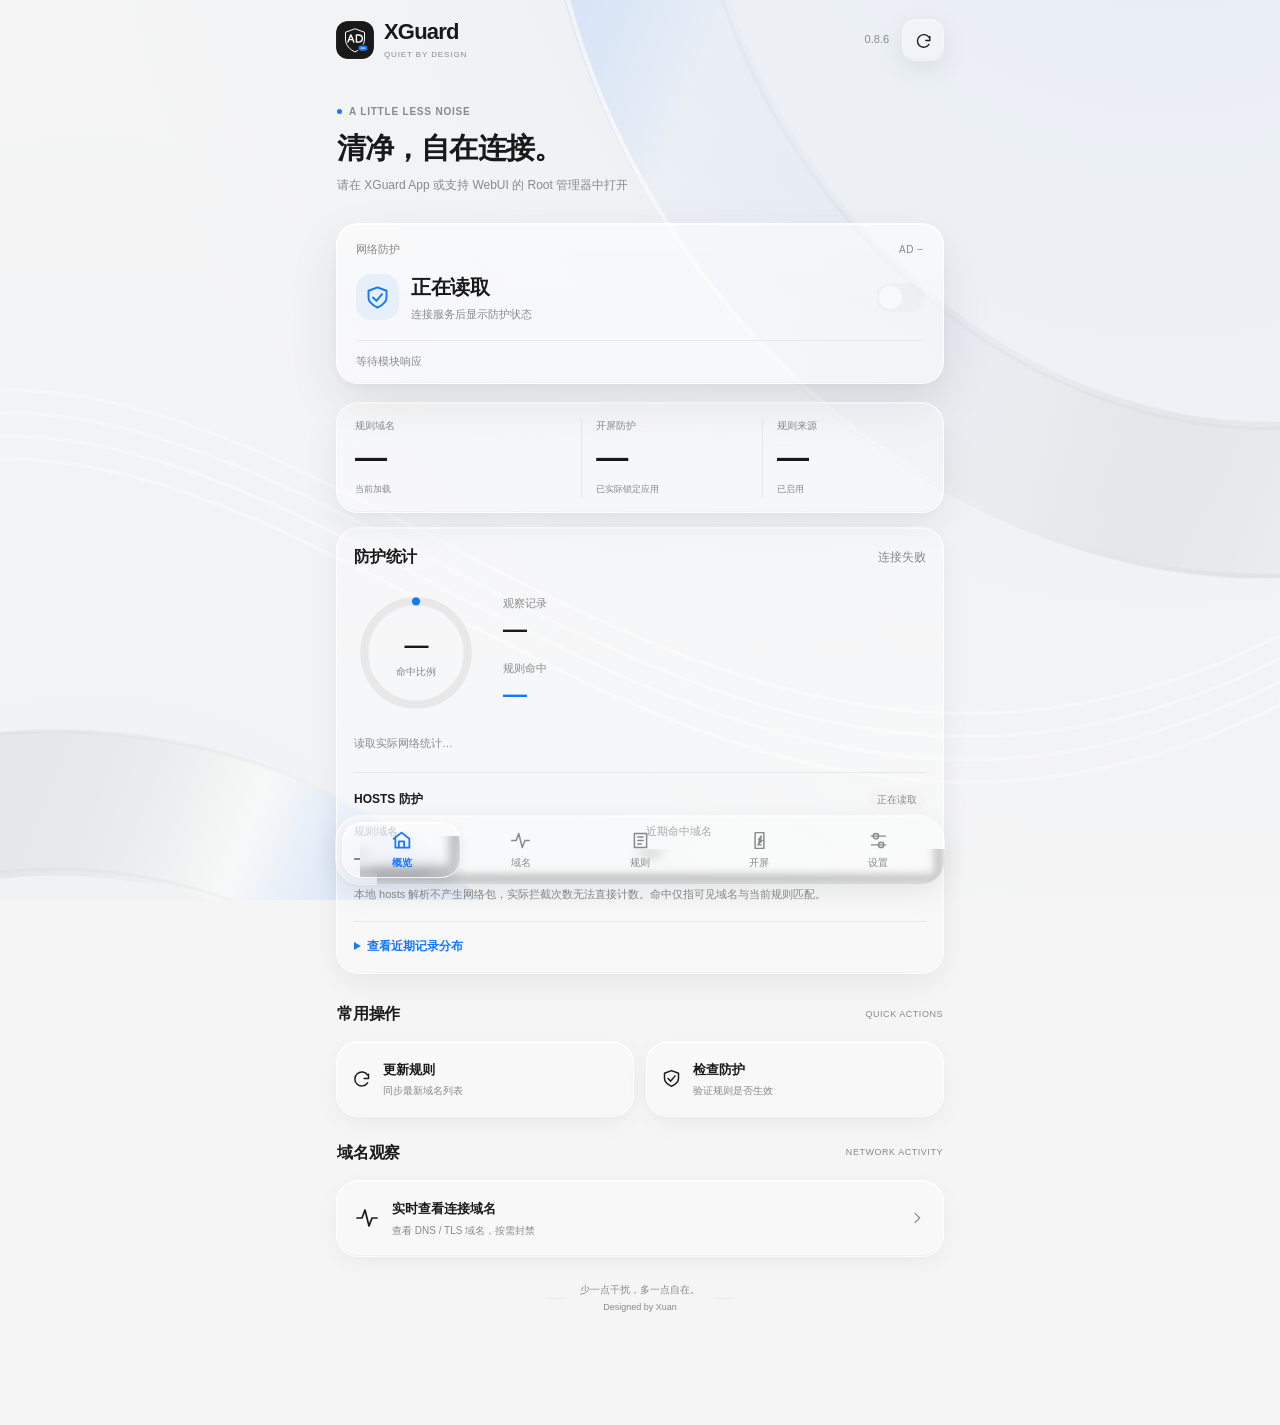
==== commit ca5cb593: "Release XGuard v0.8.6: protection charts, faster status and dialogs" ====
--- a/module/webroot/index.html
+++ b/module/webroot/index.html
@@ -12,13 +12,17 @@
 <symbol id="i-arrow" viewBox="0 0 24 24"><path d="m9 5 7 7-7 7"/></symbol>
 <symbol id="i-shield" viewBox="0 0 24 24"><path d="m12 3 8 3v6c0 4-4 7-8 9-4-2-8-5-8-9V6zM8 12l3 3 5-6"/></symbol>
 </defs></svg>
-<div class="app-shell"><header class="brand"><img src="logo.svg" alt="" width="38" height="38"><div class="brand-wordmark"><span class="brand-name">XGuard</span><small>QUIET BY DESIGN</small></div><span id="header-version" class="version-tag">0.8.5</span><button id="refresh" class="icon-button glass" aria-label="刷新状态"><svg><use href="#i-refresh"/></svg></button></header><main>
+<div class="app-shell"><header class="brand"><img src="logo.svg" alt="" width="38" height="38"><div class="brand-wordmark"><span class="brand-name">XGuard</span><small>QUIET BY DESIGN</small></div><span id="header-version" class="version-tag">0.8.6</span><button id="refresh" class="icon-button glass" aria-label="刷新状态"><svg><use href="#i-refresh"/></svg></button></header><main>
 <section id="home" class="page">
 <div class="page-heading"><p class="eyebrow"><span class="eyebrow-dot"></span> A LITTLE LESS NOISE</p><h1>清净，自在连接。</h1><p id="connection" class="muted" role="status">正在连接模块…</p></div>
 <article class="protection-card"><div class="protection-kicker"><span>网络防护</span><span class="protection-badge">AD −</span></div><div class="protection-top"><span class="shield-icon"><svg><use href="#i-shield"/></svg></span><div class="protection-copy"><h2 id="protection-title">正在读取</h2><p id="mode">连接服务后显示防护状态</p></div><button id="toggle" class="switch" role="switch" aria-checked="false" aria-label="XGuard 防护开关" disabled></button></div><p id="summary" class="protection-summary">等待模块响应</p></article>
 <p id="warning" class="notice" hidden></p>
 <div class="metrics"><article><span>规则域名</span><strong id="rule-count">—</strong><small>当前加载</small></article><article><span>开屏防护</span><strong id="locked-count">—</strong><small id="splash-metric-detail">已实际锁定应用</small></article><article><span>规则来源</span><strong id="source-count">—</strong><small>已启用</small></article></div>
-<article class="card traffic-card"><div class="section-heading"><h2 id="traffic-title">网络观察统计</h2><small id="traffic-state">等待服务</small></div><div class="traffic-metrics"><div><span id="traffic-total-label">观察记录</span><strong id="traffic-total">—</strong></div><div><span id="traffic-blocked-label">规则命中</span><strong id="traffic-blocked">—</strong></div><div><span id="traffic-ratio-label">命中比例</span><strong id="traffic-ratio">—</strong></div></div><progress id="traffic-progress" max="100" value="0" aria-label="命中比例"></progress><p id="traffic-note" class="muted micro">读取实际网络统计…</p></article>
+<article class="card traffic-card"><div class="section-heading"><h2 id="traffic-title">防护统计</h2><small id="traffic-state" role="status">等待服务</small></div>
+<div class="traffic-overview"><div class="traffic-ring"><svg viewBox="0 0 120 120" role="img" aria-label="命中比例" id="traffic-donut"><circle class="ring-track" cx="60" cy="60" r="50"/><circle class="ring-value" id="traffic-arc" cx="60" cy="60" r="50" pathLength="100" stroke-dasharray="0 100" transform="rotate(-90 60 60)"/></svg><div><strong id="traffic-ratio">—</strong><span id="traffic-ratio-label">命中比例</span></div></div><div class="traffic-numbers"><div><span id="traffic-total-label">观察记录</span><strong id="traffic-total">—</strong></div><div><span id="traffic-blocked-label">规则命中</span><strong id="traffic-blocked">—</strong></div></div></div>
+<progress id="traffic-progress" max="100" value="0" aria-label="命中比例" hidden></progress><p id="traffic-note" class="muted micro">读取实际网络统计…</p>
+<div id="hosts-stats" class="hosts-stats"><div class="hosts-heading"><b>HOSTS 防护</b><span id="hosts-state" class="stat-badge">正在读取</span></div><div class="hosts-metrics"><div><span>规则域名</span><strong id="hosts-rule-count">—</strong></div><div><span>近期命中域名</span><strong id="hosts-matched-domains">—</strong></div></div><p class="muted micro">本地 hosts 解析不产生网络包，实际拦截次数无法直接计数。命中仅指可见域名与当前规则匹配。</p></div>
+<details class="traffic-details"><summary>查看近期记录分布</summary><div class="chart-heading"><b>近 12 分钟</b><span><i class="chart-key observed-key"></i>记录 <i class="chart-key matched-key"></i><span id="chart-matched-label">命中</span></span></div><svg id="traffic-chart" class="traffic-chart" viewBox="0 0 288 88" role="img" aria-label="最近记录的分钟分布"></svg><div class="chart-axis"><span>12 分钟前</span><span>现在</span></div><p id="traffic-chart-note" class="muted micro"></p><div class="chart-heading"><b id="traffic-top-title">近期规则命中域名</b><small>最多 5 项</small></div><div id="traffic-top" class="traffic-top"></div></details></article>
 <div class="section-heading"><h2>常用操作</h2><span class="subtle">QUICK ACTIONS</span></div><div class="quick-actions"><button id="update"><svg><use href="#i-refresh"/></svg><span>更新规则<small>同步最新域名列表</small></span><svg class="chevron"><use href="#i-arrow"/></svg></button><button id="test"><svg><use href="#i-shield"/></svg><span>检查防护<small>验证规则是否生效</small></span><svg class="chevron"><use href="#i-arrow"/></svg></button></div>
 <p id="update-info" class="muted micro"></p>
 <div class="section-heading"><h2>域名观察</h2><span class="subtle">NETWORK ACTIVITY</span></div><button id="activity-open" class="activity-entry"><svg><use href="#i-activity"/></svg><span><b>实时查看连接域名</b><small id="home-monitor-status">查看 DNS / TLS 域名，按需封禁</small></span><svg class="chevron"><use href="#i-arrow"/></svg></button>
@@ -32,18 +36,18 @@
 <details class="editor-details" open><summary>手动查询与域名规则</summary><div class="domain-console"><label for="domain">输入域名</label><input id="domain" placeholder="ads.example.com" autocomplete="off" autocapitalize="off" spellcheck="false"><div class="actions"><button id="query-domain">查询</button><button id="allow-domain">放行</button><button id="block-domain" class="primary">封禁</button></div><p id="domain-result" class="muted micro" role="status"></p></div><div id="domains" class="list"></div></details></section>
 <section id="sources" class="page" hidden><div class="page-heading"><p class="eyebrow">RULES</p><h1>规则，按需选择。</h1><p class="muted">内置基线离线可用，切换来源即可重建规则。</p></div>
 <div class="section-heading"><h2>订阅来源</h2><button id="reset-sources" class="text-button">恢复默认</button></div><div id="source-list" class="card list"></div>
-<h2>自动更新</h2><article class="card"><label for="interval">更新间隔</label><select id="interval"><option value="0">仅手动</option><option value="6">每 6 小时</option><option value="12">每 12 小时</option><option value="24">每 24 小时</option><option value="48">每 48 小时</option><option value="168">每周</option></select><p id="auto-info" class="muted micro"></p></article>
+<h2>自动更新</h2><article class="card"><label for="interval-open">更新间隔</label><select id="interval" hidden aria-hidden="true" tabindex="-1"><option value="0">仅手动</option><option value="6">每 6 小时</option><option value="12">每 12 小时</option><option value="24">每 24 小时</option><option value="48">每 48 小时</option><option value="168">每周</option></select><button id="interval-open" class="depth-trigger" aria-haspopup="dialog" aria-controls="interval-dialog" disabled><span><b id="interval-label">正在读取间隔</b><small id="interval-hint">按需选择规则更新频率</small></span><svg><use href="#i-arrow"/></svg></button><p id="auto-info" class="muted micro"></p></article>
 <h2>自定义来源</h2><article class="card"><label for="source-url">hosts / 域名列表地址</label><input id="source-url" type="url" placeholder="https://example.com/hosts" autocapitalize="off" spellcheck="false"><button id="add-source" class="primary full">添加来源</button></article><div id="custom-sources" class="card list"></div></section>
 <section id="splash" class="page" hidden><div class="page-heading"><p class="eyebrow">SPLASH CONTROL</p><h1>打开应用，少一点等待。</h1><p class="muted">按应用管理广告缓存；数量按实际不可变锁定统计。弱占位可能被应用重建。</p></div><input id="filter-apps" placeholder="搜索应用名称或包名" aria-label="筛选开屏应用"><div id="splash-hits" class="card list"></div>
 <details class="editor-details"><summary>自定义开屏规则</summary><div class="card"><label for="package">应用包名</label><input id="package" placeholder="com.example.app" autocapitalize="off" spellcheck="false"><label for="rule-path">缓存相对路径</label><input id="rule-path" placeholder="files/splash 或 @sdcard:files/ad" autocapitalize="off" spellcheck="false"><button id="add-rule" class="primary full">添加并锁定</button></div><div id="user-rules" class="list"></div></details>
-<h2>发现缓存</h2><article class="card"><p class="muted micro">按应用分组列出候选目录，加入规则后才会锁定。可在上方填写包名缩小范围。</p><label for="scan-depth">扫描深度</label><select id="scan-depth"><option value="6">6 层 · 较快</option><option value="8" selected>8 层 · 推荐</option><option value="12">12 层 · 深入扫描</option></select><button id="discover" class="full">扫描候选</button><p id="scan-state" class="muted micro" role="status"></p><input id="candidate-filter" type="search" placeholder="搜索应用名称、包名或路径" aria-label="筛选候选缓存"><div id="candidates" class="list"></div></article></section>
+<h2>发现缓存</h2><article class="card"><p class="muted micro">按应用分组列出候选目录，加入规则后才会锁定。可在上方填写包名缩小范围。</p><label for="scan-depth-open">扫描深度</label><select id="scan-depth" hidden aria-hidden="true" tabindex="-1"><option value="6">6 层 · 较快</option><option value="8" selected>8 层 · 推荐</option><option value="12">12 层 · 深入扫描</option></select><button id="scan-depth-open" class="depth-trigger" aria-haspopup="dialog" aria-controls="scan-depth-dialog"><span><b id="scan-depth-label">标准扫描 · 8 层</b><small id="scan-depth-hint">兼顾扫描耗时与目录覆盖</small></span><svg><use href="#i-arrow"/></svg></button><button id="discover" class="full">扫描候选</button><p id="scan-state" class="muted micro" role="status"></p><input id="candidate-filter" type="search" placeholder="搜索应用名称、包名或路径" aria-label="筛选候选缓存"><div id="candidates" class="list"></div></article></section>
 <section id="settings" class="page" hidden><div class="page-heading"><p class="eyebrow">SETTINGS</p><h1>保持简单。</h1><p class="muted">调整防护，查看运行状态。</p></div>
 <article class="card list"><label class="row" for="display-theme"><span><b>显示方式</b><small>选择浅色、深色或随系统</small></span><select id="display-theme"><option value="system">随系统</option><option value="light">浅色</option><option value="dark">深色</option></select></label></article>
 <article class="card list"><label class="row" for="mount-mode"><span><b>挂载方式</b><small>推荐自动选择</small></span><select id="mount-mode"><option value="auto">自动</option><option value="bind">Bind</option><option value="overlay">Overlay</option><option value="zn">ZN</option><option value="hfr">HFR</option></select></label><label class="row" for="guard"><span><b>HTTPDNS IP 拦截</b><small>默认关闭，开启可能影响登录与支付</small></span><input id="guard" type="checkbox" role="switch"></label><label class="row" for="proxy-yield"><span><b>代理接管 hosts</b><small>检测到代理服务时，由代理负责域名防护</small></span><input id="proxy-yield" type="checkbox" role="switch"></label>
 <div class="row support-card"><span><b>为爱发电</b><small>你可以在此捐助以支持(⌒o⌒)</small></span><button id="show-donate" class="secondary">查看收款码 ♡</button></div>
 <label class="row" for="hide"><span><b>适配模块卸载列表</b><small>对已设置卸载模块的应用隐藏规则</small></span><input id="hide" type="checkbox" role="switch"></label><label class="row" for="max-rules"><span><b>规则上限</b><small>10,000 至 1,000,000</small></span><input id="max-rules" type="number" min="10000" max="1000000" step="10000"></label><div class="card-bottom"><button id="save-max" class="secondary">保存规则上限</button></div></article>
-<h2>诊断与恢复</h2><article class="card"><p id="runtime" class="muted micro"></p><div class="actions"><button id="logs">查看日志</button><button id="safe-mode">安全模式</button></div><p class="muted micro">安全模式切换后重启生效。</p></article><pre id="log-output" hidden></pre>
-<article class="about"><img src="logo.svg" width="56" height="56" alt="XGuard 去广告标志"><h2>XGuard <span id="version">0.8.5</span></h2><p>作者 Xuan</p><small>基于惜故里丶的原始作品二次创作<br>保留原作者署名与开源许可</small><p><a class="project-link" href="https://github.com/oneorendless/XGuard" rel="noopener noreferrer">GitHub · oneorendless/XGuard ↗</a></p><details class="credits"><summary>开源致谢</summary><p>玻璃折射与高光算法改编自 <b>PrismalAGSL</b><br>© 2026 Saurav Sajeev · MIT License</p><button id="show-license" class="text-button">查看完整许可</button></details></article></section>
+<h2>诊断与恢复</h2><article class="card"><p id="runtime" class="muted micro"></p><div class="actions"><button id="logs">查看日志</button><button id="safe-mode">安全模式</button></div><p class="muted micro">安全模式切换后重启生效。</p></article>
+<article class="about"><img src="logo.svg" width="56" height="56" alt="XGuard 去广告标志"><h2>XGuard <span id="version">0.8.6</span></h2><p>作者 Xuan</p><small>基于惜故里丶的原始作品二次创作<br>保留原作者署名与开源许可</small><p><a class="project-link" href="https://github.com/oneorendless/XGuard" rel="noopener noreferrer">GitHub · oneorendless/XGuard ↗</a></p><details class="credits"><summary>开源致谢</summary><p>玻璃折射与高光算法改编自 <b>PrismalAGSL</b><br>© 2026 Saurav Sajeev · MIT License</p><button id="show-license" class="text-button">查看完整许可</button></details></article></section>
 <dialog id="donate-dialog" class="glass donate-dialog" aria-labelledby="donate-title"><div class="dialog-heading"><h2 id="donate-title">为爱发电</h2><form method="dialog"><button class="icon-button" aria-label="关闭捐助">×</button></form></div><p>你可以在此捐助以支持(⌒o⌒)</p><img src="donate.png" alt="支持 XGuard 的捐助收款码" loading="lazy"><form method="dialog"><button class="primary full">关闭</button></form></dialog>
 </main><nav class="bottom-nav" aria-label="主导航"><span class="nav-surface glass" aria-hidden="true"></span><span class="nav-lens glass" aria-hidden="true"></span><button data-tab="home" aria-selected="true"><svg><use href="#i-home"/></svg><span>概览</span></button><button data-tab="activity" aria-selected="false"><svg><use href="#i-activity"/></svg><span>域名</span></button><button data-tab="sources" aria-selected="false"><svg><use href="#i-rules"/></svg><span>规则</span></button><button data-tab="splash" aria-selected="false"><svg><use href="#i-splash"/></svg><span>开屏</span></button><button data-tab="settings" aria-selected="false"><svg><use href="#i-settings"/></svg><span>设置</span></button></nav></div>
 <div id="toast" role="status" hidden></div><dialog id="confirm-dialog" class="glass"><h2 id="confirm-title"></h2><p id="confirm-message"></p><div class="actions"><button id="confirm-no">取消</button><button id="confirm-yes" class="primary">确定</button></div></dialog><dialog id="license-dialog" class="glass"><h2>PrismalAGSL · MIT License</h2><pre>MIT License
@@ -68,4 +72,5 @@
 OUT OF OR IN CONNECTION WITH THE SOFTWARE OR THE USE OR OTHER DEALINGS IN THE
 SOFTWARE.
 </pre><form method="dialog"><button class="primary full">关闭</button></form></dialog><dialog id="root-dialog" class="glass" aria-labelledby="root-title"><div class="root-mark"><svg><use href="#i-shield"/></svg></div><h2 id="root-title">允许 XGuard 使用 Root</h2><p>应用防护规则、管理开屏广告与查看连接域名，需要 Root 权限。</p><p>点击下方按钮后，请在 Root 管理器的授权窗口中选择「允许」。</p><p id="root-status" class="root-status micro" role="status"></p><div class="actions"><button id="root-later">稍后</button><button id="root-authorize" class="primary">授权并连接</button></div></dialog>
-<dialog id="check-dialog" class="glass" aria-labelledby="check-title"><div class="dialog-heading"><h2 id="check-title">防护检查</h2><form method="dialog"><button class="icon-button" aria-label="关闭检查结果">×</button></form></div><p id="check-state" role="status">正在检查防护…</p><details id="check-details"><summary>查看详细诊断</summary><pre id="test-result" hidden></pre></details><form method="dialog"><button class="primary full">完成</button></form></dialog></body></html>
+<dialog id="check-dialog" class="glass" aria-labelledby="check-title"><div class="dialog-heading"><h2 id="check-title">防护检查</h2><form method="dialog"><button class="icon-button" aria-label="关闭检查结果">×</button></form></div><p id="check-state" role="status">正在检查防护…</p><details id="check-details"><summary>查看详细诊断</summary><pre id="test-result" hidden></pre></details><form method="dialog"><button class="primary full">完成</button></form></dialog><dialog id="logs-dialog" class="glass" aria-labelledby="logs-title"><div class="dialog-heading"><h2 id="logs-title">运行日志</h2><form method="dialog"><button class="icon-button" aria-label="关闭日志">×</button></form></div><p id="logs-state" role="status">正在读取日志…</p><pre id="log-output" hidden></pre><form method="dialog"><button class="primary full">完成</button></form></dialog>
+<dialog id="scan-depth-dialog" class="glass" aria-labelledby="scan-depth-title"><div class="dialog-heading"><h2 id="scan-depth-title">选择扫描深度</h2><form method="dialog"><button class="icon-button" aria-label="关闭扫描深度选择">×</button></form></div><p>选择目录查找的层数，仅影响候选发现；扫描后仍需手动添加规则。</p><div class="depth-options" role="group" aria-label="扫描深度选项"><button class="depth-option" data-depth="6" aria-pressed="false"><span class="depth-number">6<small>层</small></span><span><b>快速扫描</b><small>先查找常见位置，耗时较少</small></span><span class="depth-check">✓</span></button><button class="depth-option" data-depth="8" aria-pressed="true"><span class="depth-number">8<small>层</small></span><span><b>标准扫描 <em>推荐</em></b><small>兼顾扫描耗时与目录覆盖</small></span><span class="depth-check">✓</span></button><button class="depth-option" data-depth="12" aria-pressed="false"><span class="depth-number">12<small>层</small></span><span><b>深入扫描</b><small>查找更深目录，可能需要更久</small></span><span class="depth-check">✓</span></button></div><form method="dialog"><button class="secondary full">取消</button></form></dialog><dialog id="interval-dialog" class="glass" aria-labelledby="interval-title"><div class="dialog-heading"><h2 id="interval-title">自动更新间隔</h2><form method="dialog"><button class="icon-button" aria-label="关闭更新间隔选择">×</button></form></div><p id="interval-note">后台按所选间隔检查规则源，网络不可用时稍后重试。</p><div id="interval-options" class="interval-options" role="group" aria-label="更新间隔选项"></div><p id="interval-state" class="micro" role="status"></p><div class="actions"><button id="interval-cancel">取消</button><button id="interval-save" class="primary">保存</button></div></dialog></body></html>
--- a/module/webroot/style.css
+++ b/module/webroot/style.css
@@ -65,6 +65,11 @@
 .traffic-card .section-heading{margin:0 0 18px}.traffic-card h2{margin:0}.traffic-card .section-heading small{color:var(--secondary-text)}
 .traffic-metrics{display:grid;grid-template-columns:repeat(3,minmax(0,1fr));gap:8px}.traffic-metrics span{display:block;color:var(--secondary-text);font-size:11px}.traffic-metrics strong{display:block;font-size:22px;letter-spacing:-.6px;margin-top:5px}
 .traffic-card progress{width:100%;height:8px;margin-top:18px;accent-color:var(--primary)}.traffic-card .micro{margin-bottom:0}
+.traffic-overview{display:flex;align-items:center;gap:25px;padding:3px 0 8px}.traffic-ring{position:relative;width:124px;height:124px;flex:none}.traffic-ring svg{width:100%;height:100%;stroke-width:8;overflow:visible}.ring-track{stroke:var(--divider)}.ring-value{stroke:var(--primary);stroke-linecap:round;transition:stroke-dasharray .3s ease}.traffic-ring>div{position:absolute;inset:0;display:flex;flex-direction:column;align-items:center;justify-content:center}.traffic-ring strong{font-size:24px;letter-spacing:-.8px;font-variant-numeric:tabular-nums}.traffic-ring span{font-size:10px;color:var(--secondary-text)}.traffic-numbers{display:grid;gap:15px;min-width:0}.traffic-numbers span,.hosts-metrics span{display:block;font-size:11px;color:var(--secondary-text)}.traffic-numbers strong{font-size:24px;line-height:1.4;font-variant-numeric:tabular-nums;overflow-wrap:anywhere}.traffic-numbers>div:last-child strong{color:var(--primary)}
+.hosts-stats{border-top:1px solid var(--divider);margin-top:18px;padding-top:16px}.hosts-heading,.chart-heading{display:flex;align-items:center;justify-content:space-between;gap:10px;font-size:12px}.stat-badge{font-size:10px;padding:3px 9px;border-radius:99px;background:var(--background);color:var(--secondary-text)}.stat-badge.active{background:rgba(var(--primary-rgb),.09);color:var(--primary)}.hosts-metrics{display:grid;grid-template-columns:1fr 1fr;gap:12px;margin-top:13px}.hosts-metrics strong{display:block;font-size:21px;line-height:1.6;font-variant-numeric:tabular-nums}.traffic-details{border-top:1px solid var(--divider);margin-top:17px}.traffic-details>summary{color:var(--primary);font-size:12px;padding-bottom:0}.traffic-details[open]>summary{padding-bottom:18px}.chart-heading>span{display:flex;align-items:center;gap:5px;font-size:10px;color:var(--secondary-text)}.chart-key{width:6px;height:6px;border-radius:2px;display:inline-block}.observed-key{background:var(--divider)}.matched-key{background:var(--primary);margin-left:5px}.traffic-chart{display:block;width:100%;height:auto;margin-top:14px;stroke:none;fill:none}.chart-observed{fill:var(--divider)}.chart-matched{fill:var(--primary)}.chart-axis{display:flex;justify-content:space-between;font-size:9px;color:var(--secondary-text);margin-top:5px}.traffic-details .chart-heading:not(:first-of-type){margin-top:18px}.traffic-top .row{padding:12px 0}.traffic-top .row b{font-size:11px}.traffic-top .row small{font-size:10px}.traffic-top .empty{padding:18px 0;font-size:11px}
+.depth-trigger{width:100%;display:flex;align-items:center;justify-content:space-between;text-align:left;padding:14px 15px;background:var(--background);gap:14px}.depth-trigger>span{min-width:0}.depth-trigger b,.depth-trigger small{display:block}.depth-trigger small{font-size:10px;margin-top:4px;font-weight:400}.depth-trigger svg{width:16px;height:16px;color:var(--primary)}.depth-options{display:grid;gap:10px;margin:20px 0 8px}.depth-option{display:flex;align-items:center;gap:12px;width:100%;padding:14px 12px;text-align:left;background:var(--background);border:1px solid var(--divider)}.depth-option[aria-pressed=true]{border-color:var(--primary);background:rgba(var(--primary-rgb),.065)}.depth-number{font-size:26px;min-width:39px;text-align:center;font-variant-numeric:tabular-nums;line-height:1.2;color:var(--primary)}.depth-number small{display:block;font-size:9px;margin-top:4px}.depth-option>span:nth-child(2){min-width:0;flex:1}.depth-option b{display:block;font-size:13px}.depth-option>span:nth-child(2)>small{display:block;font-size:10px;font-weight:400;margin-top:5px}.depth-option em{font-size:9px;font-style:normal;border-radius:5px;padding:2px 5px;margin-left:3px;background:rgba(var(--primary-rgb),.1);color:var(--primary)}.depth-check{color:var(--primary);font-size:17px;opacity:0}.depth-option[aria-pressed=true] .depth-check{opacity:1}.depth-trigger:focus-visible,.depth-option:focus-visible{outline:2px solid var(--primary);outline-offset:3px}#logs-dialog pre{max-height:45dvh}#logs-state{color:var(--on-surface)}
+.interval-options{display:grid;grid-template-columns:repeat(2,minmax(0,1fr));gap:10px;margin-top:20px}.interval-option{position:relative;min-width:0;padding:17px 12px;text-align:left;background:var(--background)}.interval-option b{display:block;font-size:13px}.interval-option small{display:block;font-size:10px;font-weight:400;margin-top:5px}.interval-option[aria-pressed=true]{border-color:var(--primary);background:rgba(var(--primary-rgb),.065)}.interval-option[aria-pressed=true] b{color:var(--primary)}.interval-option:focus-visible{outline:2px solid var(--primary);outline-offset:3px}#interval-state{min-height:20px;color:var(--primary)}
+@media(max-width:360px){.traffic-overview{gap:18px}.traffic-ring{width:108px;height:108px}.traffic-ring strong{font-size:21px}.traffic-numbers strong{font-size:22px}.depth-option{gap:9px;padding:13px 10px}.depth-number{min-width:32px}.depth-option b{font-size:12px}}
 .rule-group{border-bottom:1px solid var(--divider);padding:0 4px}.rule-group:last-child{border-bottom:0}.rule-group>summary{list-style:none;padding:0}.rule-group>summary::-webkit-details-marker{display:none}.rule-group>summary>.row{border:0}.rule-group>summary>.row::after{content:'⌄';color:var(--secondary-text)}.rule-group[open]>summary>.row::after{content:'⌃'}
 .rule-group .row{min-width:0}.rule-group .row>span{min-width:0;flex:1}.rule-group .row b,.rule-group .row small{overflow-wrap:anywhere}.app-icon{width:40px;height:40px;border-radius:11px;object-fit:contain;flex-shrink:0}.rule-group>.row{padding-left:14px}.rule-group>.actions,.rule-group>button{margin:8px 0 16px}.rule-group .actions{flex-wrap:wrap}
 .project-link{color:var(--primary);overflow-wrap:anywhere}.donate-dialog{max-height:85dvh;overflow:auto}.donate-dialog>img{display:block;width:100%;height:auto;border-radius:14px;margin:16px auto}.donate-dialog p{text-align:center}
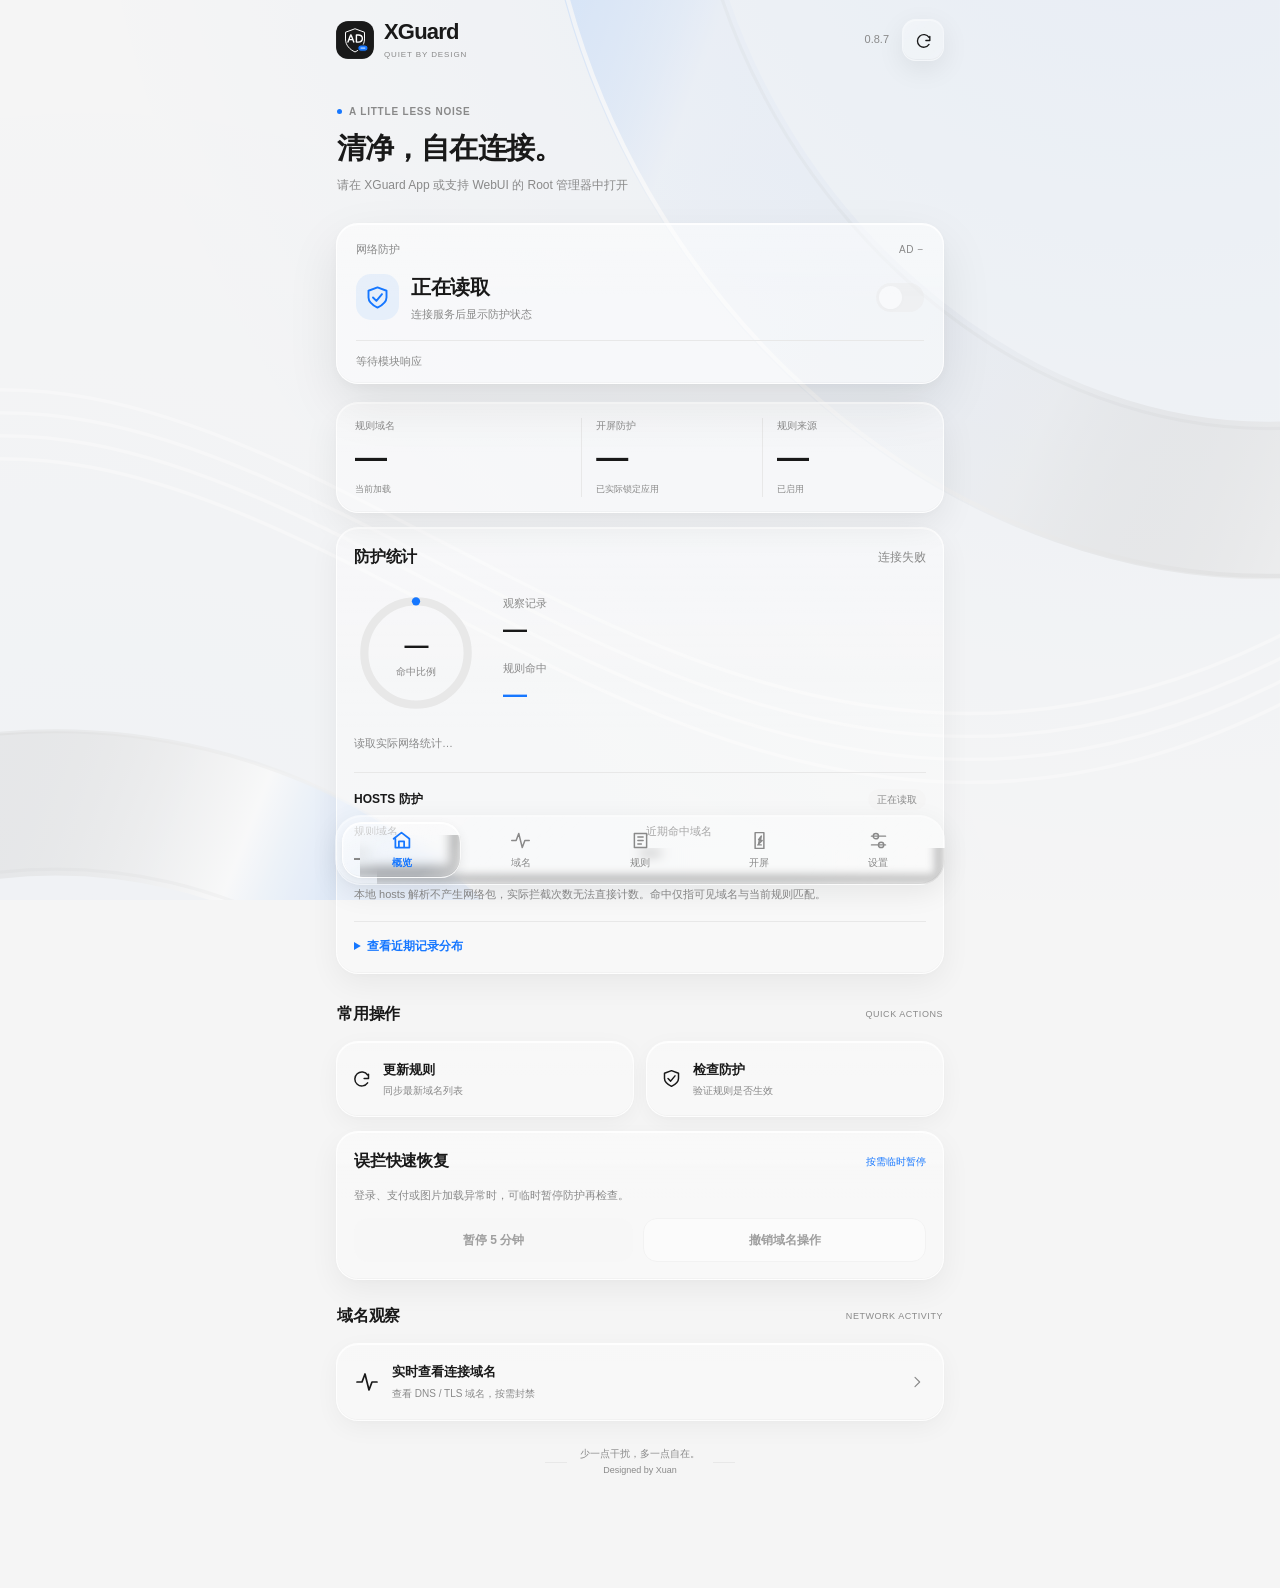
==== commit fcf021fd: "feat: add protection recovery, rule rollback and health maintenance for v0.8.7" ====
--- a/module/webroot/index.html
+++ b/module/webroot/index.html
@@ -12,7 +12,7 @@
 <symbol id="i-arrow" viewBox="0 0 24 24"><path d="m9 5 7 7-7 7"/></symbol>
 <symbol id="i-shield" viewBox="0 0 24 24"><path d="m12 3 8 3v6c0 4-4 7-8 9-4-2-8-5-8-9V6zM8 12l3 3 5-6"/></symbol>
 </defs></svg>
-<div class="app-shell"><header class="brand"><img src="logo.svg" alt="" width="38" height="38"><div class="brand-wordmark"><span class="brand-name">XGuard</span><small>QUIET BY DESIGN</small></div><span id="header-version" class="version-tag">0.8.6</span><button id="refresh" class="icon-button glass" aria-label="刷新状态"><svg><use href="#i-refresh"/></svg></button></header><main>
+<div class="app-shell"><header class="brand"><img src="logo.svg" alt="" width="38" height="38"><div class="brand-wordmark"><span class="brand-name">XGuard</span><small>QUIET BY DESIGN</small></div><span id="header-version" class="version-tag">0.8.7</span><button id="refresh" class="icon-button glass" aria-label="刷新状态"><svg><use href="#i-refresh"/></svg></button></header><main>
 <section id="home" class="page">
 <div class="page-heading"><p class="eyebrow"><span class="eyebrow-dot"></span> A LITTLE LESS NOISE</p><h1>清净，自在连接。</h1><p id="connection" class="muted" role="status">正在连接模块…</p></div>
 <article class="protection-card"><div class="protection-kicker"><span>网络防护</span><span class="protection-badge">AD −</span></div><div class="protection-top"><span class="shield-icon"><svg><use href="#i-shield"/></svg></span><div class="protection-copy"><h2 id="protection-title">正在读取</h2><p id="mode">连接服务后显示防护状态</p></div><button id="toggle" class="switch" role="switch" aria-checked="false" aria-label="XGuard 防护开关" disabled></button></div><p id="summary" class="protection-summary">等待模块响应</p></article>
@@ -24,7 +24,7 @@
 <div id="hosts-stats" class="hosts-stats"><div class="hosts-heading"><b>HOSTS 防护</b><span id="hosts-state" class="stat-badge">正在读取</span></div><div class="hosts-metrics"><div><span>规则域名</span><strong id="hosts-rule-count">—</strong></div><div><span>近期命中域名</span><strong id="hosts-matched-domains">—</strong></div></div><p class="muted micro">本地 hosts 解析不产生网络包，实际拦截次数无法直接计数。命中仅指可见域名与当前规则匹配。</p></div>
 <details class="traffic-details"><summary>查看近期记录分布</summary><div class="chart-heading"><b>近 12 分钟</b><span><i class="chart-key observed-key"></i>记录 <i class="chart-key matched-key"></i><span id="chart-matched-label">命中</span></span></div><svg id="traffic-chart" class="traffic-chart" viewBox="0 0 288 88" role="img" aria-label="最近记录的分钟分布"></svg><div class="chart-axis"><span>12 分钟前</span><span>现在</span></div><p id="traffic-chart-note" class="muted micro"></p><div class="chart-heading"><b id="traffic-top-title">近期规则命中域名</b><small>最多 5 项</small></div><div id="traffic-top" class="traffic-top"></div></details></article>
 <div class="section-heading"><h2>常用操作</h2><span class="subtle">QUICK ACTIONS</span></div><div class="quick-actions"><button id="update"><svg><use href="#i-refresh"/></svg><span>更新规则<small>同步最新域名列表</small></span><svg class="chevron"><use href="#i-arrow"/></svg></button><button id="test"><svg><use href="#i-shield"/></svg><span>检查防护<small>验证规则是否生效</small></span><svg class="chevron"><use href="#i-arrow"/></svg></button></div>
-<p id="update-info" class="muted micro"></p>
+<article class="card recovery-card"><div class="section-heading"><h2>误拦快速恢复</h2><small id="pause-countdown" role="status">按需临时暂停</small></div><p id="pause-note" class="muted micro">登录、支付或图片加载异常时，可临时暂停防护再检查。</p><div class="actions"><button id="pause-protection" class="secondary" disabled>暂停 5 分钟</button><button id="undo-domain" disabled>撤销域名操作</button></div></article><p id="update-info" class="muted micro"></p>
 <div class="section-heading"><h2>域名观察</h2><span class="subtle">NETWORK ACTIVITY</span></div><button id="activity-open" class="activity-entry"><svg><use href="#i-activity"/></svg><span><b>实时查看连接域名</b><small id="home-monitor-status">查看 DNS / TLS 域名，按需封禁</small></span><svg class="chevron"><use href="#i-arrow"/></svg></button>
 <div class="home-note"><span class="quiet-line"></span><p>少一点干扰，多一点自在。<small>Designed by Xuan</small></p><span class="quiet-line"></span></div></section>
 <section id="activity" class="page" hidden>
@@ -36,7 +36,7 @@
 <details class="editor-details" open><summary>手动查询与域名规则</summary><div class="domain-console"><label for="domain">输入域名</label><input id="domain" placeholder="ads.example.com" autocomplete="off" autocapitalize="off" spellcheck="false"><div class="actions"><button id="query-domain">查询</button><button id="allow-domain">放行</button><button id="block-domain" class="primary">封禁</button></div><p id="domain-result" class="muted micro" role="status"></p></div><div id="domains" class="list"></div></details></section>
 <section id="sources" class="page" hidden><div class="page-heading"><p class="eyebrow">RULES</p><h1>规则，按需选择。</h1><p class="muted">内置基线离线可用，切换来源即可重建规则。</p></div>
 <div class="section-heading"><h2>订阅来源</h2><button id="reset-sources" class="text-button">恢复默认</button></div><div id="source-list" class="card list"></div>
-<h2>自动更新</h2><article class="card"><label for="interval-open">更新间隔</label><select id="interval" hidden aria-hidden="true" tabindex="-1"><option value="0">仅手动</option><option value="6">每 6 小时</option><option value="12">每 12 小时</option><option value="24">每 24 小时</option><option value="48">每 48 小时</option><option value="168">每周</option></select><button id="interval-open" class="depth-trigger" aria-haspopup="dialog" aria-controls="interval-dialog" disabled><span><b id="interval-label">正在读取间隔</b><small id="interval-hint">按需选择规则更新频率</small></span><svg><use href="#i-arrow"/></svg></button><p id="auto-info" class="muted micro"></p></article>
+<article class="card"><div class="section-heading"><h2>规则更新与回滚</h2><button id="rollback-rules" class="text-button" disabled>恢复上一版</button></div><p id="rule-diff" class="muted micro">尚无本次更新记录</p><p id="backup-info" class="muted micro">正在读取规则快照…</p></article><h2>自动更新</h2><article class="card"><label for="interval-open">更新间隔</label><select id="interval" hidden aria-hidden="true" tabindex="-1"><option value="0">仅手动</option><option value="6">每 6 小时</option><option value="12">每 12 小时</option><option value="24">每 24 小时</option><option value="48">每 48 小时</option><option value="168">每周</option></select><button id="interval-open" class="depth-trigger" aria-haspopup="dialog" aria-controls="interval-dialog" disabled><span><b id="interval-label">正在读取间隔</b><small id="interval-hint">按需选择规则更新频率</small></span><svg><use href="#i-arrow"/></svg></button><p id="auto-info" class="muted micro"></p></article>
 <h2>自定义来源</h2><article class="card"><label for="source-url">hosts / 域名列表地址</label><input id="source-url" type="url" placeholder="https://example.com/hosts" autocapitalize="off" spellcheck="false"><button id="add-source" class="primary full">添加来源</button></article><div id="custom-sources" class="card list"></div></section>
 <section id="splash" class="page" hidden><div class="page-heading"><p class="eyebrow">SPLASH CONTROL</p><h1>打开应用，少一点等待。</h1><p class="muted">按应用管理广告缓存；数量按实际不可变锁定统计。弱占位可能被应用重建。</p></div><input id="filter-apps" placeholder="搜索应用名称或包名" aria-label="筛选开屏应用"><div id="splash-hits" class="card list"></div>
 <details class="editor-details"><summary>自定义开屏规则</summary><div class="card"><label for="package">应用包名</label><input id="package" placeholder="com.example.app" autocapitalize="off" spellcheck="false"><label for="rule-path">缓存相对路径</label><input id="rule-path" placeholder="files/splash 或 @sdcard:files/ad" autocapitalize="off" spellcheck="false"><button id="add-rule" class="primary full">添加并锁定</button></div><div id="user-rules" class="list"></div></details>
@@ -46,8 +46,8 @@
 <article class="card list"><label class="row" for="mount-mode"><span><b>挂载方式</b><small>推荐自动选择</small></span><select id="mount-mode"><option value="auto">自动</option><option value="bind">Bind</option><option value="overlay">Overlay</option><option value="zn">ZN</option><option value="hfr">HFR</option></select></label><label class="row" for="guard"><span><b>HTTPDNS IP 拦截</b><small>默认关闭，开启可能影响登录与支付</small></span><input id="guard" type="checkbox" role="switch"></label><label class="row" for="proxy-yield"><span><b>代理接管 hosts</b><small>检测到代理服务时，由代理负责域名防护</small></span><input id="proxy-yield" type="checkbox" role="switch"></label>
 <div class="row support-card"><span><b>为爱发电</b><small>你可以在此捐助以支持(⌒o⌒)</small></span><button id="show-donate" class="secondary">查看收款码 ♡</button></div>
 <label class="row" for="hide"><span><b>适配模块卸载列表</b><small>对已设置卸载模块的应用隐藏规则</small></span><input id="hide" type="checkbox" role="switch"></label><label class="row" for="max-rules"><span><b>规则上限</b><small>10,000 至 1,000,000</small></span><input id="max-rules" type="number" min="10000" max="1000000" step="10000"></label><div class="card-bottom"><button id="save-max" class="secondary">保存规则上限</button></div></article>
-<h2>诊断与恢复</h2><article class="card"><p id="runtime" class="muted micro"></p><div class="actions"><button id="logs">查看日志</button><button id="safe-mode">安全模式</button></div><p class="muted micro">安全模式切换后重启生效。</p></article>
-<article class="about"><img src="logo.svg" width="56" height="56" alt="XGuard 去广告标志"><h2>XGuard <span id="version">0.8.6</span></h2><p>作者 Xuan</p><small>基于惜故里丶的原始作品二次创作<br>保留原作者署名与开源许可</small><p><a class="project-link" href="https://github.com/oneorendless/XGuard" rel="noopener noreferrer">GitHub · oneorendless/XGuard ↗</a></p><details class="credits"><summary>开源致谢</summary><p>玻璃折射与高光算法改编自 <b>PrismalAGSL</b><br>© 2026 Saurav Sajeev · MIT License</p><button id="show-license" class="text-button">查看完整许可</button></details></article></section>
+<h2>运行健康</h2><article class="card health-card"><div class="section-heading"><h2 id="health-state">尚未检查</h2><small id="health-time"></small></div><p id="health-summary" class="muted micro">检查防护开关之外的实际运行状态，异常时可尝试修复。</p><div class="actions"><button id="health-check">检查运行</button><button id="health-repair" class="secondary">尝试修复</button></div><p class="muted micro">修复遵循当前防护开关、临时暂停和采集选择，不会自动打开已关闭的防护。</p></article><h2>诊断与恢复</h2><article class="card"><p id="runtime" class="muted micro"></p><div class="actions"><button id="logs">查看日志</button><button id="safe-mode">安全模式</button></div><p class="muted micro">安全模式切换后重启生效。</p></article>
+<article class="about"><img src="logo.svg" width="56" height="56" alt="XGuard 去广告标志"><h2>XGuard <span id="version">0.8.7</span></h2><p>作者 Xuan</p><small>基于惜故里丶的原始作品二次创作<br>保留原作者署名与开源许可</small><p><a class="project-link" href="https://github.com/oneorendless/XGuard" rel="noopener noreferrer">GitHub · oneorendless/XGuard ↗</a></p><details class="credits"><summary>开源致谢</summary><p>玻璃折射与高光算法改编自 <b>PrismalAGSL</b><br>© 2026 Saurav Sajeev · MIT License</p><button id="show-license" class="text-button">查看完整许可</button></details></article></section>
 <dialog id="donate-dialog" class="glass donate-dialog" aria-labelledby="donate-title"><div class="dialog-heading"><h2 id="donate-title">为爱发电</h2><form method="dialog"><button class="icon-button" aria-label="关闭捐助">×</button></form></div><p>你可以在此捐助以支持(⌒o⌒)</p><img src="donate.png" alt="支持 XGuard 的捐助收款码" loading="lazy"><form method="dialog"><button class="primary full">关闭</button></form></dialog>
 </main><nav class="bottom-nav" aria-label="主导航"><span class="nav-surface glass" aria-hidden="true"></span><span class="nav-lens glass" aria-hidden="true"></span><button data-tab="home" aria-selected="true"><svg><use href="#i-home"/></svg><span>概览</span></button><button data-tab="activity" aria-selected="false"><svg><use href="#i-activity"/></svg><span>域名</span></button><button data-tab="sources" aria-selected="false"><svg><use href="#i-rules"/></svg><span>规则</span></button><button data-tab="splash" aria-selected="false"><svg><use href="#i-splash"/></svg><span>开屏</span></button><button data-tab="settings" aria-selected="false"><svg><use href="#i-settings"/></svg><span>设置</span></button></nav></div>
 <div id="toast" role="status" hidden></div><dialog id="confirm-dialog" class="glass"><h2 id="confirm-title"></h2><p id="confirm-message"></p><div class="actions"><button id="confirm-no">取消</button><button id="confirm-yes" class="primary">确定</button></div></dialog><dialog id="license-dialog" class="glass"><h2>PrismalAGSL · MIT License</h2><pre>MIT License
@@ -73,4 +73,4 @@
 SOFTWARE.
 </pre><form method="dialog"><button class="primary full">关闭</button></form></dialog><dialog id="root-dialog" class="glass" aria-labelledby="root-title"><div class="root-mark"><svg><use href="#i-shield"/></svg></div><h2 id="root-title">允许 XGuard 使用 Root</h2><p>应用防护规则、管理开屏广告与查看连接域名，需要 Root 权限。</p><p>点击下方按钮后，请在 Root 管理器的授权窗口中选择「允许」。</p><p id="root-status" class="root-status micro" role="status"></p><div class="actions"><button id="root-later">稍后</button><button id="root-authorize" class="primary">授权并连接</button></div></dialog>
 <dialog id="check-dialog" class="glass" aria-labelledby="check-title"><div class="dialog-heading"><h2 id="check-title">防护检查</h2><form method="dialog"><button class="icon-button" aria-label="关闭检查结果">×</button></form></div><p id="check-state" role="status">正在检查防护…</p><details id="check-details"><summary>查看详细诊断</summary><pre id="test-result" hidden></pre></details><form method="dialog"><button class="primary full">完成</button></form></dialog><dialog id="logs-dialog" class="glass" aria-labelledby="logs-title"><div class="dialog-heading"><h2 id="logs-title">运行日志</h2><form method="dialog"><button class="icon-button" aria-label="关闭日志">×</button></form></div><p id="logs-state" role="status">正在读取日志…</p><pre id="log-output" hidden></pre><form method="dialog"><button class="primary full">完成</button></form></dialog>
-<dialog id="scan-depth-dialog" class="glass" aria-labelledby="scan-depth-title"><div class="dialog-heading"><h2 id="scan-depth-title">选择扫描深度</h2><form method="dialog"><button class="icon-button" aria-label="关闭扫描深度选择">×</button></form></div><p>选择目录查找的层数，仅影响候选发现；扫描后仍需手动添加规则。</p><div class="depth-options" role="group" aria-label="扫描深度选项"><button class="depth-option" data-depth="6" aria-pressed="false"><span class="depth-number">6<small>层</small></span><span><b>快速扫描</b><small>先查找常见位置，耗时较少</small></span><span class="depth-check">✓</span></button><button class="depth-option" data-depth="8" aria-pressed="true"><span class="depth-number">8<small>层</small></span><span><b>标准扫描 <em>推荐</em></b><small>兼顾扫描耗时与目录覆盖</small></span><span class="depth-check">✓</span></button><button class="depth-option" data-depth="12" aria-pressed="false"><span class="depth-number">12<small>层</small></span><span><b>深入扫描</b><small>查找更深目录，可能需要更久</small></span><span class="depth-check">✓</span></button></div><form method="dialog"><button class="secondary full">取消</button></form></dialog><dialog id="interval-dialog" class="glass" aria-labelledby="interval-title"><div class="dialog-heading"><h2 id="interval-title">自动更新间隔</h2><form method="dialog"><button class="icon-button" aria-label="关闭更新间隔选择">×</button></form></div><p id="interval-note">后台按所选间隔检查规则源，网络不可用时稍后重试。</p><div id="interval-options" class="interval-options" role="group" aria-label="更新间隔选项"></div><p id="interval-state" class="micro" role="status"></p><div class="actions"><button id="interval-cancel">取消</button><button id="interval-save" class="primary">保存</button></div></dialog></body></html>
+<dialog id="scan-depth-dialog" class="glass" aria-labelledby="scan-depth-title"><div class="dialog-heading"><h2 id="scan-depth-title">选择扫描深度</h2><form method="dialog"><button class="icon-button" aria-label="关闭扫描深度选择">×</button></form></div><p>选择目录查找的层数，仅影响候选发现；扫描后仍需手动添加规则。</p><div class="depth-options" role="group" aria-label="扫描深度选项"><button class="depth-option" data-depth="6" aria-pressed="false"><span class="depth-number">6<small>层</small></span><span><b>快速扫描</b><small>先查找常见位置，耗时较少</small></span><span class="depth-check">✓</span></button><button class="depth-option" data-depth="8" aria-pressed="true"><span class="depth-number">8<small>层</small></span><span><b>标准扫描 <em>推荐</em></b><small>兼顾扫描耗时与目录覆盖</small></span><span class="depth-check">✓</span></button><button class="depth-option" data-depth="12" aria-pressed="false"><span class="depth-number">12<small>层</small></span><span><b>深入扫描</b><small>查找更深目录，可能需要更久</small></span><span class="depth-check">✓</span></button></div><form method="dialog"><button class="secondary full">取消</button></form></dialog><dialog id="interval-dialog" class="glass" aria-labelledby="interval-title"><div class="dialog-heading"><h2 id="interval-title">自动更新间隔</h2><form method="dialog"><button class="icon-button" aria-label="关闭更新间隔选择">×</button></form></div><p id="interval-note">后台按所选间隔检查规则源，网络不可用时稍后重试。</p><div id="interval-options" class="interval-options" role="group" aria-label="更新间隔选项"></div><p id="interval-state" class="micro" role="status"></p><div class="actions"><button id="interval-cancel">取消</button><button id="interval-save" class="primary">保存</button></div></dialog><dialog id="health-dialog" class="glass" aria-labelledby="health-title"><div class="dialog-heading"><h2 id="health-title">运行健康检查</h2><form method="dialog"><button class="icon-button" aria-label="关闭运行检查">×</button></form></div><p id="health-result" role="status">正在检查…</p><div id="health-items" class="health-items"></div><form method="dialog"><button class="primary full">完成</button></form></dialog><dialog id="rule-update-dialog" class="glass" aria-labelledby="rule-update-title"><div class="dialog-heading"><h2 id="rule-update-title">规则更新结果</h2><form method="dialog"><button class="icon-button" aria-label="关闭更新结果">×</button></form></div><p id="rule-update-state" role="status">正在下载与核对规则…</p><div id="rule-update-summary" class="health-items"></div><form method="dialog"><button class="primary full">完成</button></form></dialog></body></html>
--- a/module/webroot/style.css
+++ b/module/webroot/style.css
@@ -80,3 +80,5 @@
   }
   .editor-details .card{background:transparent}
 }
+
+.recovery-card .section-heading,.health-card .section-heading{margin:0 0 12px;align-items:center;gap:12px}.recovery-card h2,.health-card h2{margin:0;font-size:16px}.recovery-card .section-heading small{font-size:10px;color:var(--primary);text-align:right;font-variant-numeric:tabular-nums}.recovery-card .actions{display:flex;gap:10px;flex-wrap:wrap}.recovery-card .actions button{flex:1;min-width:120px}.health-items{border:1px solid var(--divider);border-radius:14px;padding:0 14px;margin:18px 0;max-height:42dvh;overflow:auto}.health-items:empty{display:none}.health-items .row{padding:13px 0;min-width:0}.health-items .row b{font-size:12px}.health-items .row small{overflow-wrap:anywhere;line-height:1.6}.health-card p,.recovery-card p{line-height:1.7}#health-state{color:var(--primary)}#health-time{font-size:10px;color:var(--secondary-text)}#rule-diff,#backup-info{line-height:1.8}#rollback-rules{margin-top:4px}#health-result,#rule-update-state{line-height:1.7}
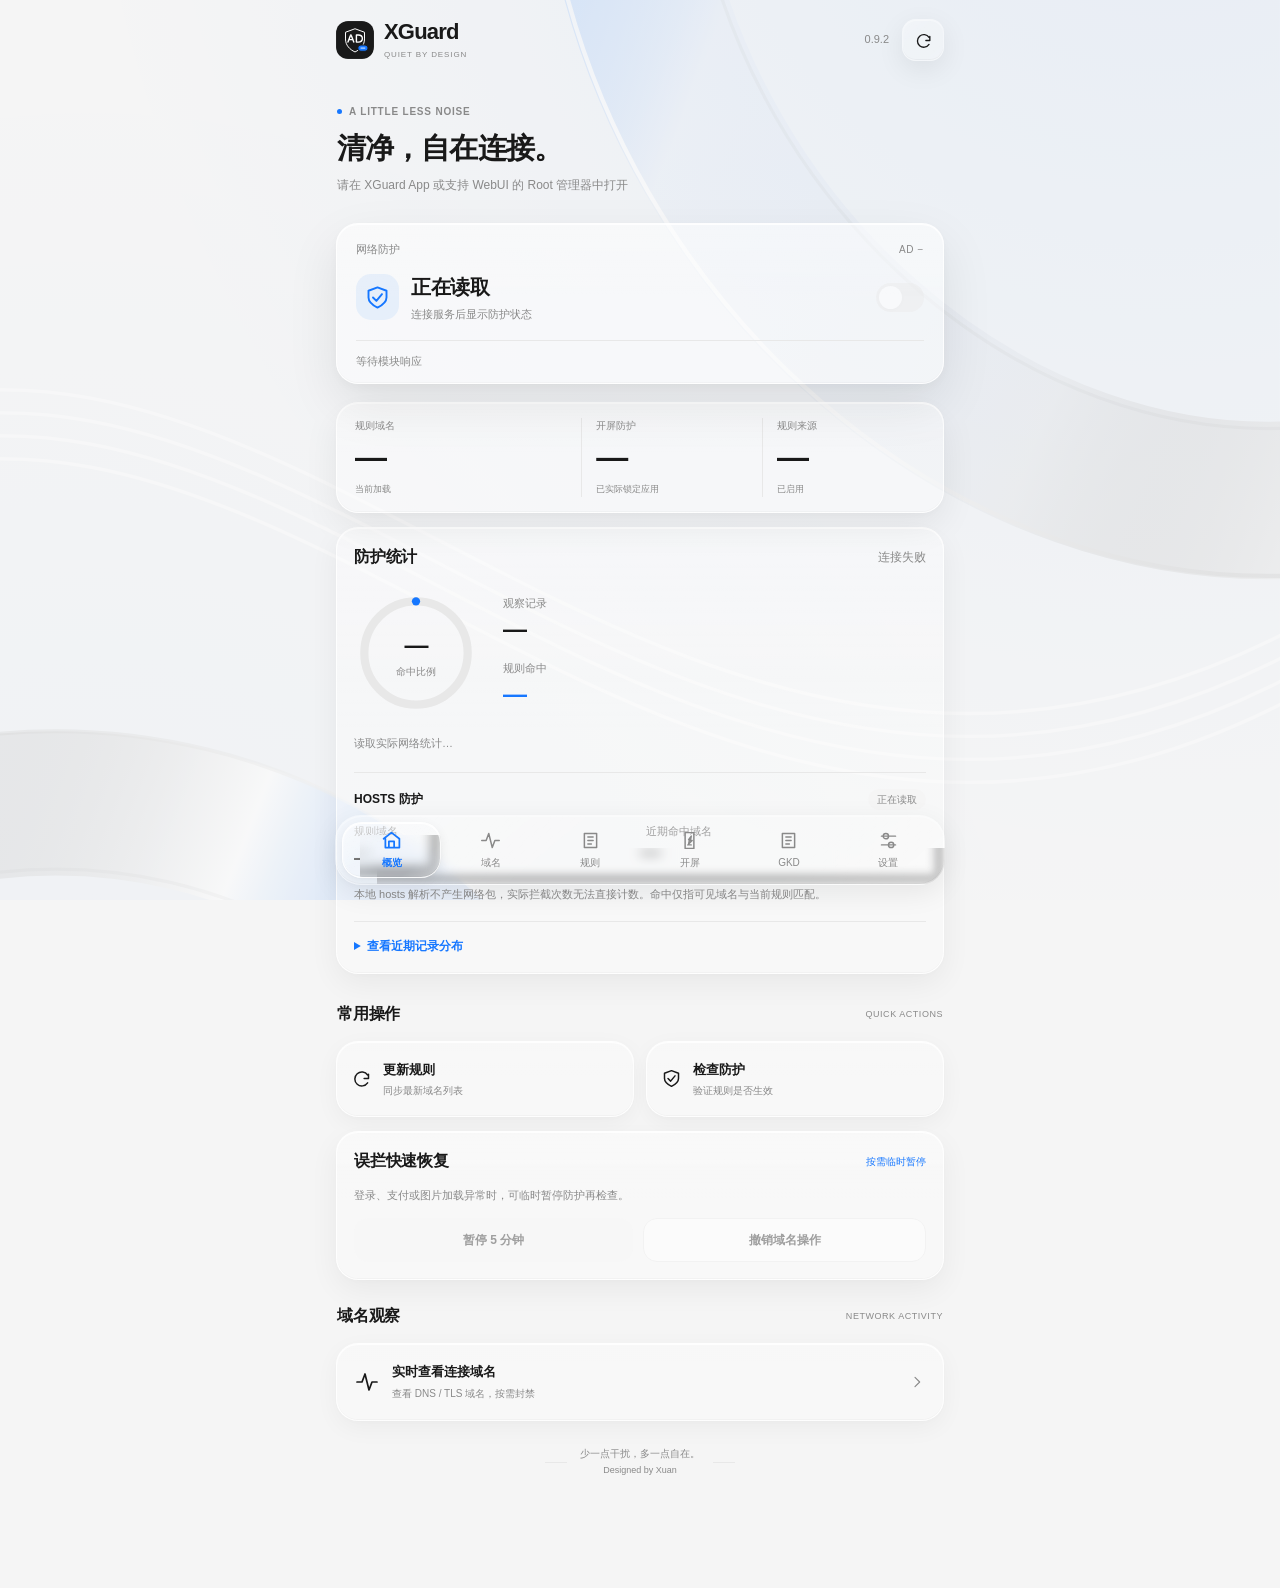
==== commit e2f06ace: "Release XGuard v0.9.2 with recent-task toggle" ====
--- a/module/webroot/index.html
+++ b/module/webroot/index.html
@@ -12,7 +12,7 @@
 <symbol id="i-arrow" viewBox="0 0 24 24"><path d="m9 5 7 7-7 7"/></symbol>
 <symbol id="i-shield" viewBox="0 0 24 24"><path d="m12 3 8 3v6c0 4-4 7-8 9-4-2-8-5-8-9V6zM8 12l3 3 5-6"/></symbol>
 </defs></svg>
-<div class="app-shell"><header class="brand"><img src="logo.svg" alt="" width="38" height="38"><div class="brand-wordmark"><span class="brand-name">XGuard</span><small>QUIET BY DESIGN</small></div><span id="header-version" class="version-tag">0.8.7</span><button id="refresh" class="icon-button glass" aria-label="刷新状态"><svg><use href="#i-refresh"/></svg></button></header><main>
+<div class="app-shell"><header class="brand"><img src="logo.svg" alt="" width="38" height="38"><div class="brand-wordmark"><span class="brand-name">XGuard</span><small>QUIET BY DESIGN</small></div><span id="header-version" class="version-tag">0.9.2</span><button id="refresh" class="icon-button glass" aria-label="刷新状态"><svg><use href="#i-refresh"/></svg></button></header><main>
 <section id="home" class="page">
 <div class="page-heading"><p class="eyebrow"><span class="eyebrow-dot"></span> A LITTLE LESS NOISE</p><h1>清净，自在连接。</h1><p id="connection" class="muted" role="status">正在连接模块…</p></div>
 <article class="protection-card"><div class="protection-kicker"><span>网络防护</span><span class="protection-badge">AD −</span></div><div class="protection-top"><span class="shield-icon"><svg><use href="#i-shield"/></svg></span><div class="protection-copy"><h2 id="protection-title">正在读取</h2><p id="mode">连接服务后显示防护状态</p></div><button id="toggle" class="switch" role="switch" aria-checked="false" aria-label="XGuard 防护开关" disabled></button></div><p id="summary" class="protection-summary">等待模块响应</p></article>
@@ -29,25 +29,25 @@
 <div class="home-note"><span class="quiet-line"></span><p>少一点干扰，多一点自在。<small>Designed by Xuan</small></p><span class="quiet-line"></span></div></section>
 <section id="activity" class="page" hidden>
 <div class="page-heading"><p class="eyebrow">NETWORK ACTIVITY</p><h1>实时域名</h1><p class="muted">看清连接，让每一次放行都有依据。</p></div>
+<details class="editor-details" open><summary>手动查询与域名规则</summary><div class="domain-console"><label for="domain">输入域名</label><input id="domain" placeholder="ads.example.com" autocomplete="off" autocapitalize="off" spellcheck="false"><div class="actions"><button id="query-domain">查询</button><button id="allow-domain">放行</button><button id="block-domain" class="primary">封禁</button></div><p id="domain-result" class="muted micro" role="status"></p></div><div id="domains" class="list"></div></details>
 <article class="monitor-card"><div><span id="monitor-dot" class="status-dot"></span><b id="monitor-state">正在读取采集状态</b><small id="activity-updated">—</small></div><button id="monitor-toggle" class="secondary">暂停采集</button></article><p id="monitor-detail" class="muted micro" role="status">采集明文 DNS 与 TLS 握手中的域名。</p>
 <div class="activity-toolbar"><input id="activity-search" type="search" placeholder="搜索连接域名" aria-label="搜索连接域名" autocomplete="off"><button id="activity-refresh" class="icon-button glass" aria-label="刷新域名"><svg><use href="#i-refresh"/></svg></button></div>
 <div class="activity-tabs" role="tablist" aria-label="域名筛选"><button data-filter="all" aria-selected="true">全部 <span id="activity-total">0</span></button><button data-filter="dns" aria-selected="false">DNS</button><button data-filter="tls" aria-selected="false">TLS</button><button data-filter="blocked" aria-selected="false">规则命中</button><button id="activity-clear" class="text-button">清空</button></div><div id="activity-list" class="activity-feed" aria-live="polite"></div>
 <p class="muted micro coverage-note">仅显示实际观察到的明文 DNS / 可见 TLS SNI。加密 DNS、ECH、QUIC 和缓存命中可能没有域名；被 hosts 提前拦截的请求也不会进入网络采集。</p>
-<details class="editor-details" open><summary>手动查询与域名规则</summary><div class="domain-console"><label for="domain">输入域名</label><input id="domain" placeholder="ads.example.com" autocomplete="off" autocapitalize="off" spellcheck="false"><div class="actions"><button id="query-domain">查询</button><button id="allow-domain">放行</button><button id="block-domain" class="primary">封禁</button></div><p id="domain-result" class="muted micro" role="status"></p></div><div id="domains" class="list"></div></details></section>
+</section>
 <section id="sources" class="page" hidden><div class="page-heading"><p class="eyebrow">RULES</p><h1>规则，按需选择。</h1><p class="muted">内置基线离线可用，切换来源即可重建规则。</p></div>
 <div class="section-heading"><h2>订阅来源</h2><button id="reset-sources" class="text-button">恢复默认</button></div><div id="source-list" class="card list"></div>
 <article class="card"><div class="section-heading"><h2>规则更新与回滚</h2><button id="rollback-rules" class="text-button" disabled>恢复上一版</button></div><p id="rule-diff" class="muted micro">尚无本次更新记录</p><p id="backup-info" class="muted micro">正在读取规则快照…</p></article><h2>自动更新</h2><article class="card"><label for="interval-open">更新间隔</label><select id="interval" hidden aria-hidden="true" tabindex="-1"><option value="0">仅手动</option><option value="6">每 6 小时</option><option value="12">每 12 小时</option><option value="24">每 24 小时</option><option value="48">每 48 小时</option><option value="168">每周</option></select><button id="interval-open" class="depth-trigger" aria-haspopup="dialog" aria-controls="interval-dialog" disabled><span><b id="interval-label">正在读取间隔</b><small id="interval-hint">按需选择规则更新频率</small></span><svg><use href="#i-arrow"/></svg></button><p id="auto-info" class="muted micro"></p></article>
 <h2>自定义来源</h2><article class="card"><label for="source-url">hosts / 域名列表地址</label><input id="source-url" type="url" placeholder="https://example.com/hosts" autocapitalize="off" spellcheck="false"><button id="add-source" class="primary full">添加来源</button></article><div id="custom-sources" class="card list"></div></section>
-<section id="splash" class="page" hidden><div class="page-heading"><p class="eyebrow">SPLASH CONTROL</p><h1>打开应用，少一点等待。</h1><p class="muted">按应用管理广告缓存；数量按实际不可变锁定统计。弱占位可能被应用重建。</p></div><input id="filter-apps" placeholder="搜索应用名称或包名" aria-label="筛选开屏应用"><div id="splash-hits" class="card list"></div>
+<section id="splash" class="page" hidden><div class="page-heading"><p class="eyebrow">SPLASH CONTROL</p><h1>打开应用，少一点等待。</h1><p class="muted">按应用管理广告缓存；数量按实际不可变锁定统计。弱占位可能被应用重建。</p></div><p class="notice splash-help">如果开屏跳过无效，请先强制停止应用并清除应用缓存，再重新打开；不要清除应用数据。</p>
 <details class="editor-details"><summary>自定义开屏规则</summary><div class="card"><label for="package">应用包名</label><input id="package" placeholder="com.example.app" autocapitalize="off" spellcheck="false"><label for="rule-path">缓存相对路径</label><input id="rule-path" placeholder="files/splash 或 @sdcard:files/ad" autocapitalize="off" spellcheck="false"><button id="add-rule" class="primary full">添加并锁定</button></div><div id="user-rules" class="list"></div></details>
+<input id="filter-apps" placeholder="搜索应用名称或包名" aria-label="筛选开屏应用"><div id="splash-hits" class="card list"></div>
 <h2>发现缓存</h2><article class="card"><p class="muted micro">按应用分组列出候选目录，加入规则后才会锁定。可在上方填写包名缩小范围。</p><label for="scan-depth-open">扫描深度</label><select id="scan-depth" hidden aria-hidden="true" tabindex="-1"><option value="6">6 层 · 较快</option><option value="8" selected>8 层 · 推荐</option><option value="12">12 层 · 深入扫描</option></select><button id="scan-depth-open" class="depth-trigger" aria-haspopup="dialog" aria-controls="scan-depth-dialog"><span><b id="scan-depth-label">标准扫描 · 8 层</b><small id="scan-depth-hint">兼顾扫描耗时与目录覆盖</small></span><svg><use href="#i-arrow"/></svg></button><button id="discover" class="full">扫描候选</button><p id="scan-state" class="muted micro" role="status"></p><input id="candidate-filter" type="search" placeholder="搜索应用名称、包名或路径" aria-label="筛选候选缓存"><div id="candidates" class="list"></div></article></section>
 <section id="settings" class="page" hidden><div class="page-heading"><p class="eyebrow">SETTINGS</p><h1>保持简单。</h1><p class="muted">调整防护，查看运行状态。</p></div>
+<article class="card list"><div class="row support-card featured-support"><span><b>为爱发电</b><small>你可以在此捐助以支持(⌒o⌒)</small></span><button id="show-donate" class="primary">查看收款码 ♡</button></div><label class="row" for="mount-mode"><span><b>挂载方式</b><small>推荐自动选择</small></span><select id="mount-mode"><option value="auto">自动</option><option value="bind">Bind</option><option value="overlay">Overlay</option><option value="zn">ZN</option><option value="hfr">HFR</option></select></label><label class="row" for="guard"><span><b>HTTPDNS IP 拦截</b><small>默认关闭，开启可能影响登录与支付</small></span><input id="guard" type="checkbox" role="switch"></label><label class="row" for="proxy-yield"><span><b>代理接管 hosts</b><small>检测到代理服务时，由代理负责域名防护</small></span><input id="proxy-yield" type="checkbox" role="switch"></label><label class="row" for="hide"><span><b>适配模块卸载列表</b><small>对已设置卸载模块的应用隐藏规则</small></span><input id="hide" type="checkbox" role="switch"></label><label class="row" for="max-rules"><span><b>规则上限</b><small>10,000 至 1,000,000</small></span><input id="max-rules" type="number" min="10000" max="1000000" step="10000"></label><div class="card-bottom"><button id="save-max" class="secondary">保存规则上限</button></div></article>
 <article class="card list"><label class="row" for="display-theme"><span><b>显示方式</b><small>选择浅色、深色或随系统</small></span><select id="display-theme"><option value="system">随系统</option><option value="light">浅色</option><option value="dark">深色</option></select></label></article>
-<article class="card list"><label class="row" for="mount-mode"><span><b>挂载方式</b><small>推荐自动选择</small></span><select id="mount-mode"><option value="auto">自动</option><option value="bind">Bind</option><option value="overlay">Overlay</option><option value="zn">ZN</option><option value="hfr">HFR</option></select></label><label class="row" for="guard"><span><b>HTTPDNS IP 拦截</b><small>默认关闭，开启可能影响登录与支付</small></span><input id="guard" type="checkbox" role="switch"></label><label class="row" for="proxy-yield"><span><b>代理接管 hosts</b><small>检测到代理服务时，由代理负责域名防护</small></span><input id="proxy-yield" type="checkbox" role="switch"></label>
-<div class="row support-card"><span><b>为爱发电</b><small>你可以在此捐助以支持(⌒o⌒)</small></span><button id="show-donate" class="secondary">查看收款码 ♡</button></div>
-<label class="row" for="hide"><span><b>适配模块卸载列表</b><small>对已设置卸载模块的应用隐藏规则</small></span><input id="hide" type="checkbox" role="switch"></label><label class="row" for="max-rules"><span><b>规则上限</b><small>10,000 至 1,000,000</small></span><input id="max-rules" type="number" min="10000" max="1000000" step="10000"></label><div class="card-bottom"><button id="save-max" class="secondary">保存规则上限</button></div></article>
 <h2>运行健康</h2><article class="card health-card"><div class="section-heading"><h2 id="health-state">尚未检查</h2><small id="health-time"></small></div><p id="health-summary" class="muted micro">检查防护开关之外的实际运行状态，异常时可尝试修复。</p><div class="actions"><button id="health-check">检查运行</button><button id="health-repair" class="secondary">尝试修复</button></div><p class="muted micro">修复遵循当前防护开关、临时暂停和采集选择，不会自动打开已关闭的防护。</p></article><h2>诊断与恢复</h2><article class="card"><p id="runtime" class="muted micro"></p><div class="actions"><button id="logs">查看日志</button><button id="safe-mode">安全模式</button></div><p class="muted micro">安全模式切换后重启生效。</p></article>
-<article class="about"><img src="logo.svg" width="56" height="56" alt="XGuard 去广告标志"><h2>XGuard <span id="version">0.8.7</span></h2><p>作者 Xuan</p><small>基于惜故里丶的原始作品二次创作<br>保留原作者署名与开源许可</small><p><a class="project-link" href="https://github.com/oneorendless/XGuard" rel="noopener noreferrer">GitHub · oneorendless/XGuard ↗</a></p><details class="credits"><summary>开源致谢</summary><p>玻璃折射与高光算法改编自 <b>PrismalAGSL</b><br>© 2026 Saurav Sajeev · MIT License</p><button id="show-license" class="text-button">查看完整许可</button></details></article></section>
+<article class="about"><img src="logo.svg" width="56" height="56" alt="XGuard 去广告标志"><h2>XGuard <span id="version">0.9.2</span></h2><p>作者 Xuan</p><small>基于惜故里丶的原始作品二次创作<br>保留原作者署名与开源许可</small><p><a class="project-link" href="https://github.com/oneorendless/XGuard" rel="noopener noreferrer">GitHub · oneorendless/XGuard ↗</a></p><details class="credits"><summary>开源致谢</summary><p>玻璃折射与高光算法改编自 <b>PrismalAGSL</b><br>GKD 风格规则引擎参考 <b>gkd-1.13.2</b>，本项目按 GNU GPL v3.0 发布<br>© 2026 Saurav Sajeev · MIT License</p><p><a class="topic-link" href="https://github.com/topics/gkd-subscription" rel="noopener noreferrer">浏览 GKD 订阅主题 ↗</a></p><button id="show-license" class="text-button">查看 MIT 许可</button><button id="show-gpl-license" class="text-button">查看 GPLv3 条款</button></details></article></section>
 <dialog id="donate-dialog" class="glass donate-dialog" aria-labelledby="donate-title"><div class="dialog-heading"><h2 id="donate-title">为爱发电</h2><form method="dialog"><button class="icon-button" aria-label="关闭捐助">×</button></form></div><p>你可以在此捐助以支持(⌒o⌒)</p><img src="donate.png" alt="支持 XGuard 的捐助收款码" loading="lazy"><form method="dialog"><button class="primary full">关闭</button></form></dialog>
 </main><nav class="bottom-nav" aria-label="主导航"><span class="nav-surface glass" aria-hidden="true"></span><span class="nav-lens glass" aria-hidden="true"></span><button data-tab="home" aria-selected="true"><svg><use href="#i-home"/></svg><span>概览</span></button><button data-tab="activity" aria-selected="false"><svg><use href="#i-activity"/></svg><span>域名</span></button><button data-tab="sources" aria-selected="false"><svg><use href="#i-rules"/></svg><span>规则</span></button><button data-tab="splash" aria-selected="false"><svg><use href="#i-splash"/></svg><span>开屏</span></button><button data-tab="settings" aria-selected="false"><svg><use href="#i-settings"/></svg><span>设置</span></button></nav></div>
 <div id="toast" role="status" hidden></div><dialog id="confirm-dialog" class="glass"><h2 id="confirm-title"></h2><p id="confirm-message"></p><div class="actions"><button id="confirm-no">取消</button><button id="confirm-yes" class="primary">确定</button></div></dialog><dialog id="license-dialog" class="glass"><h2>PrismalAGSL · MIT License</h2><pre>MIT License
@@ -71,6 +71,6 @@
 LIABILITY, WHETHER IN AN ACTION OF CONTRACT, TORT OR OTHERWISE, ARISING FROM,
 OUT OF OR IN CONNECTION WITH THE SOFTWARE OR THE USE OR OTHER DEALINGS IN THE
 SOFTWARE.
-</pre><form method="dialog"><button class="primary full">关闭</button></form></dialog><dialog id="root-dialog" class="glass" aria-labelledby="root-title"><div class="root-mark"><svg><use href="#i-shield"/></svg></div><h2 id="root-title">允许 XGuard 使用 Root</h2><p>应用防护规则、管理开屏广告与查看连接域名，需要 Root 权限。</p><p>点击下方按钮后，请在 Root 管理器的授权窗口中选择「允许」。</p><p id="root-status" class="root-status micro" role="status"></p><div class="actions"><button id="root-later">稍后</button><button id="root-authorize" class="primary">授权并连接</button></div></dialog>
+</pre><form method="dialog"><button class="primary full">关闭</button></form></dialog><dialog id="root-dialog" class="glass" aria-labelledby="root-title"><div class="root-mark"><svg><use href="#i-shield"/></svg></div><h2 id="root-title">允许 XGuard 使用 Root</h2><p>应用防护规则、管理开屏广告与查看连接域名，需要 Root 权限。</p><p>点击下方按钮后，请在 Root 管理器的授权窗口中选择「允许」。</p><div class="permission-row"><b>无障碍服务</b><span id="root-accessibility-state">检查中</span><button id="root-open-accessibility" class="secondary">打开无障碍设置</button></div><p class="muted micro">首次打开会依次申请运行权限和无障碍服务。订阅下载不需要无障碍，规则执行需要启用 XGuard。</p><p id="root-status" class="root-status micro" role="status"></p><div class="actions"><button id="root-later">稍后</button><button id="root-authorize" class="primary">授权并连接</button></div></dialog>
 <dialog id="check-dialog" class="glass" aria-labelledby="check-title"><div class="dialog-heading"><h2 id="check-title">防护检查</h2><form method="dialog"><button class="icon-button" aria-label="关闭检查结果">×</button></form></div><p id="check-state" role="status">正在检查防护…</p><details id="check-details"><summary>查看详细诊断</summary><pre id="test-result" hidden></pre></details><form method="dialog"><button class="primary full">完成</button></form></dialog><dialog id="logs-dialog" class="glass" aria-labelledby="logs-title"><div class="dialog-heading"><h2 id="logs-title">运行日志</h2><form method="dialog"><button class="icon-button" aria-label="关闭日志">×</button></form></div><p id="logs-state" role="status">正在读取日志…</p><pre id="log-output" hidden></pre><form method="dialog"><button class="primary full">完成</button></form></dialog>
 <dialog id="scan-depth-dialog" class="glass" aria-labelledby="scan-depth-title"><div class="dialog-heading"><h2 id="scan-depth-title">选择扫描深度</h2><form method="dialog"><button class="icon-button" aria-label="关闭扫描深度选择">×</button></form></div><p>选择目录查找的层数，仅影响候选发现；扫描后仍需手动添加规则。</p><div class="depth-options" role="group" aria-label="扫描深度选项"><button class="depth-option" data-depth="6" aria-pressed="false"><span class="depth-number">6<small>层</small></span><span><b>快速扫描</b><small>先查找常见位置，耗时较少</small></span><span class="depth-check">✓</span></button><button class="depth-option" data-depth="8" aria-pressed="true"><span class="depth-number">8<small>层</small></span><span><b>标准扫描 <em>推荐</em></b><small>兼顾扫描耗时与目录覆盖</small></span><span class="depth-check">✓</span></button><button class="depth-option" data-depth="12" aria-pressed="false"><span class="depth-number">12<small>层</small></span><span><b>深入扫描</b><small>查找更深目录，可能需要更久</small></span><span class="depth-check">✓</span></button></div><form method="dialog"><button class="secondary full">取消</button></form></dialog><dialog id="interval-dialog" class="glass" aria-labelledby="interval-title"><div class="dialog-heading"><h2 id="interval-title">自动更新间隔</h2><form method="dialog"><button class="icon-button" aria-label="关闭更新间隔选择">×</button></form></div><p id="interval-note">后台按所选间隔检查规则源，网络不可用时稍后重试。</p><div id="interval-options" class="interval-options" role="group" aria-label="更新间隔选项"></div><p id="interval-state" class="micro" role="status"></p><div class="actions"><button id="interval-cancel">取消</button><button id="interval-save" class="primary">保存</button></div></dialog><dialog id="health-dialog" class="glass" aria-labelledby="health-title"><div class="dialog-heading"><h2 id="health-title">运行健康检查</h2><form method="dialog"><button class="icon-button" aria-label="关闭运行检查">×</button></form></div><p id="health-result" role="status">正在检查…</p><div id="health-items" class="health-items"></div><form method="dialog"><button class="primary full">完成</button></form></dialog><dialog id="rule-update-dialog" class="glass" aria-labelledby="rule-update-title"><div class="dialog-heading"><h2 id="rule-update-title">规则更新结果</h2><form method="dialog"><button class="icon-button" aria-label="关闭更新结果">×</button></form></div><p id="rule-update-state" role="status">正在下载与核对规则…</p><div id="rule-update-summary" class="health-items"></div><form method="dialog"><button class="primary full">完成</button></form></dialog></body></html>
--- a/module/webroot/theme.css
+++ b/module/webroot/theme.css
@@ -23,7 +23,8 @@
   --shadow: 0 10px 30px rgba(0,0,0,.055), 0 2px 8px rgba(0,0,0,.02);
   --scrim: rgba(0,0,0,.28);
   --glass-blur: 6px;
-  --nav-lens-tint: rgba(255,255,255,.16);
+  --nav-surface-tint: rgba(255,255,255,.20);
+  --nav-lens-tint: rgba(255,255,255,.13);
   --nav-lens-sheen: rgba(255,255,255,.22);
   --nav-lens-rim: rgba(255,255,255,.85);
   --nav-lens-highlight: rgba(255,255,255,.90);
@@ -62,7 +63,8 @@
     --on-surface-rgb: 255,255,255;
     --glass-tint: rgba(28,28,30,.26);
     --dialog-tint: rgba(28,28,30,.48);
-    --nav-lens-tint: rgba(28,28,30,.20);
+    --nav-surface-tint: rgba(28,28,30,.20);
+    --nav-lens-tint: rgba(28,28,30,.16);
     --nav-lens-sheen: rgba(22,119,255,.07);
     --nav-lens-rim: rgba(255,255,255,.13);
     --nav-lens-highlight: rgba(255,255,255,.19);
--- a/module/webroot/style.css
+++ b/module/webroot/style.css
@@ -8,9 +8,9 @@
   --glass-rim:var(--nav-lens-rim);--glass-highlight:var(--nav-lens-highlight);
   --glass-shadow:var(--nav-lens-shadow);
   position:absolute;z-index:1;pointer-events:none;top:7px;bottom:7px;left:7px;
-  width:calc((100% - 14px)/5);border-radius:20px;
+  width:calc((100% - 14px)/6);border-radius:20px;
   background:linear-gradient(160deg,var(--nav-lens-sheen),transparent 55%),var(--nav-lens-tint);
-  transform:translateX(calc(var(--tab-index)*100%));transition:transform .28s var(--motion-spring);
+  transform:translateX(calc(var(--tab-index)*100%));transition:transform .55s cubic-bezier(.22,.7,.22,1);
 }#toast{position:fixed;z-index:10;bottom:calc(102px + env(safe-area-inset-bottom));left:50%;transform:translateX(-50%);max-width:90%;width:max-content;padding:12px 18px;border-radius:16px;background:var(--on-surface);color:var(--surface);font-size:12px;box-shadow:var(--glass-shadow)}dialog{position:fixed;width:calc(100% - 40px);max-width:380px;border-radius:24px;padding:24px;color:var(--on-surface);background:var(--surface);border:0;max-height:85dvh;overflow:auto}dialog.glass{background:var(--dialog-tint)}dialog h2{margin:0;font-size:20px;letter-spacing:-.4px}dialog p{font-size:13px;line-height:1.8;color:var(--secondary-text)}dialog::backdrop{background:var(--scrim);-webkit-backdrop-filter:blur(2px);backdrop-filter:blur(2px)}.root-mark{width:50px;height:50px;display:flex;align-items:center;justify-content:center;border-radius:17px;color:var(--primary);background:rgba(var(--primary-rgb),.08);margin-bottom:16px}.root-mark svg{width:29px;height:29px}.root-status{min-height:20px}#license-dialog pre{max-height:55dvh;text-align:left;font-size:11px}button:focus-visible,input[type=checkbox]:focus-visible,summary:focus-visible,a:focus-visible{outline:2px solid var(--primary);outline-offset:3px}.app-shell[aria-busy=true] main{cursor:progress}.app-shell[aria-busy=true] main button{pointer-events:none;opacity:.45}.app-shell[aria-busy=true] #refresh svg{animation:working .8s linear infinite}@keyframes working{to{transform:rotate(360deg)}}[hidden]{display:none!important}html[data-glass-renderer=solid] .glass{background:var(--surface);-webkit-backdrop-filter:none!important;backdrop-filter:none!important;border-color:var(--divider)}@media(min-width:721px){main{padding-left:36px;padding-right:36px}.brand{padding-left:36px;padding-right:36px}.page-heading{padding-top:24px}.metrics strong{font-size:32px}}@media(max-width:360px){main{padding-left:18px;padding-right:18px}.brand{padding-left:18px;padding-right:18px;gap:8px}h1{font-size:26px}.metrics strong{font-size:24px}.metrics article{padding-left:12px;padding-right:12px}.activity-tabs{gap:12px}.activity-tabs>button{font-size:10px}.quick-actions{gap:10px}.quick-actions button{padding:14px 11px;gap:8px}.quick-actions span{font-size:12px}.quick-actions small{font-size:9px}.domain-actions button{padding:6px 7px;font-size:10px}.activity-row{gap:7px;padding-left:11px;padding-right:11px}.activity-row strong{font-size:11px}.protection-copy h2{font-size:18px}.protection-card{padding-left:16px;padding-right:16px}.subtle{font-size:8px}.row{gap:9px}.row b{font-size:12px}.row small{font-size:10px}}@media(prefers-reduced-motion:reduce){*,*:before,*:after{transition:none!important;animation:none!important}button:active{transform:none}}@media(prefers-reduced-transparency:reduce){.glass,dialog.glass{background:var(--surface);-webkit-backdrop-filter:none!important;backdrop-filter:none!important;border-color:var(--divider)}}
 .dialog-heading{display:flex;align-items:center;justify-content:space-between;gap:12px}.dialog-heading form{margin:0}.dialog-heading .icon-button{font-size:24px;font-weight:400;color:var(--secondary-text);background:transparent}.root-status{color:var(--primary)}#check-state{color:var(--on-surface)}#check-details{border-top:1px solid var(--divider);margin-top:15px}#check-dialog pre{max-height:36dvh}dialog{animation:page-in .18s var(--motion-page)}
 .app-shell{position:relative;z-index:1}
@@ -74,6 +74,7 @@
 .rule-group .row{min-width:0}.rule-group .row>span{min-width:0;flex:1}.rule-group .row b,.rule-group .row small{overflow-wrap:anywhere}.app-icon{width:40px;height:40px;border-radius:11px;object-fit:contain;flex-shrink:0}.rule-group>.row{padding-left:14px}.rule-group>.actions,.rule-group>button{margin:8px 0 16px}.rule-group .actions{flex-wrap:wrap}
 .project-link{color:var(--primary);overflow-wrap:anywhere}.donate-dialog{max-height:85dvh;overflow:auto}.donate-dialog>img{display:block;width:100%;height:auto;border-radius:14px;margin:16px auto}.donate-dialog p{text-align:center}
 .support-card h2{margin-top:0}.support-card p{color:var(--secondary-text)}#scan-depth{margin-bottom:12px}#candidate-filter{margin:12px 0}#candidates .rule-group{margin-top:8px}#display-theme{max-width:140px}
+.featured-support{border-color:rgba(var(--primary-rgb),.35);background:rgba(var(--primary-rgb),.09)}.featured-support b{color:var(--primary);font-size:16px;font-weight:700}.featured-support small{line-height:1.6}.featured-support .primary{box-shadow:0 4px 14px rgba(var(--primary-rgb),.2)}#activity>.editor-details{margin-top:0;margin-bottom:20px}#splash>#filter-apps{margin-top:24px}.splash-help{line-height:1.8}
 @media(prefers-reduced-transparency:reduce){
   .protection-card,.metrics,.card,.quick-actions button,.activity-entry,.monitor-card,.activity-feed,.editor-details,.notice{
     background:var(--surface);-webkit-backdrop-filter:none;backdrop-filter:none;
@@ -82,3 +83,5 @@
 }
 
 .recovery-card .section-heading,.health-card .section-heading{margin:0 0 12px;align-items:center;gap:12px}.recovery-card h2,.health-card h2{margin:0;font-size:16px}.recovery-card .section-heading small{font-size:10px;color:var(--primary);text-align:right;font-variant-numeric:tabular-nums}.recovery-card .actions{display:flex;gap:10px;flex-wrap:wrap}.recovery-card .actions button{flex:1;min-width:120px}.health-items{border:1px solid var(--divider);border-radius:14px;padding:0 14px;margin:18px 0;max-height:42dvh;overflow:auto}.health-items:empty{display:none}.health-items .row{padding:13px 0;min-width:0}.health-items .row b{font-size:12px}.health-items .row small{overflow-wrap:anywhere;line-height:1.6}.health-card p,.recovery-card p{line-height:1.7}#health-state{color:var(--primary)}#health-time{font-size:10px;color:var(--secondary-text)}#rule-diff,#backup-info{line-height:1.8}#rollback-rules{margin-top:4px}#health-result,#rule-update-state{line-height:1.7}
+.gkd-source{padding:0 16px 16px;border-bottom:1px solid var(--divider)}.gkd-source:last-child{border-bottom:0}.gkd-source>small{display:block;overflow-wrap:anywhere;white-space:pre-wrap}.gkd-source .actions{margin-top:12px}.gkd-source .row{padding-left:0;padding-right:0}.gkd-source .row>span{min-width:0;flex:1}.gkd-source b{overflow-wrap:anywhere}.permission-row{display:grid;gap:8px;margin:16px 0}.nav-surface{--glass-tint:var(--nav-surface-tint)}
+.gkd-recents-card{margin-bottom:14px}.gkd-recents-card .row{padding:6px 2px}.gkd-recents-card b{color:var(--primary);font-size:16px}.gkd-recents-card small{line-height:1.7}
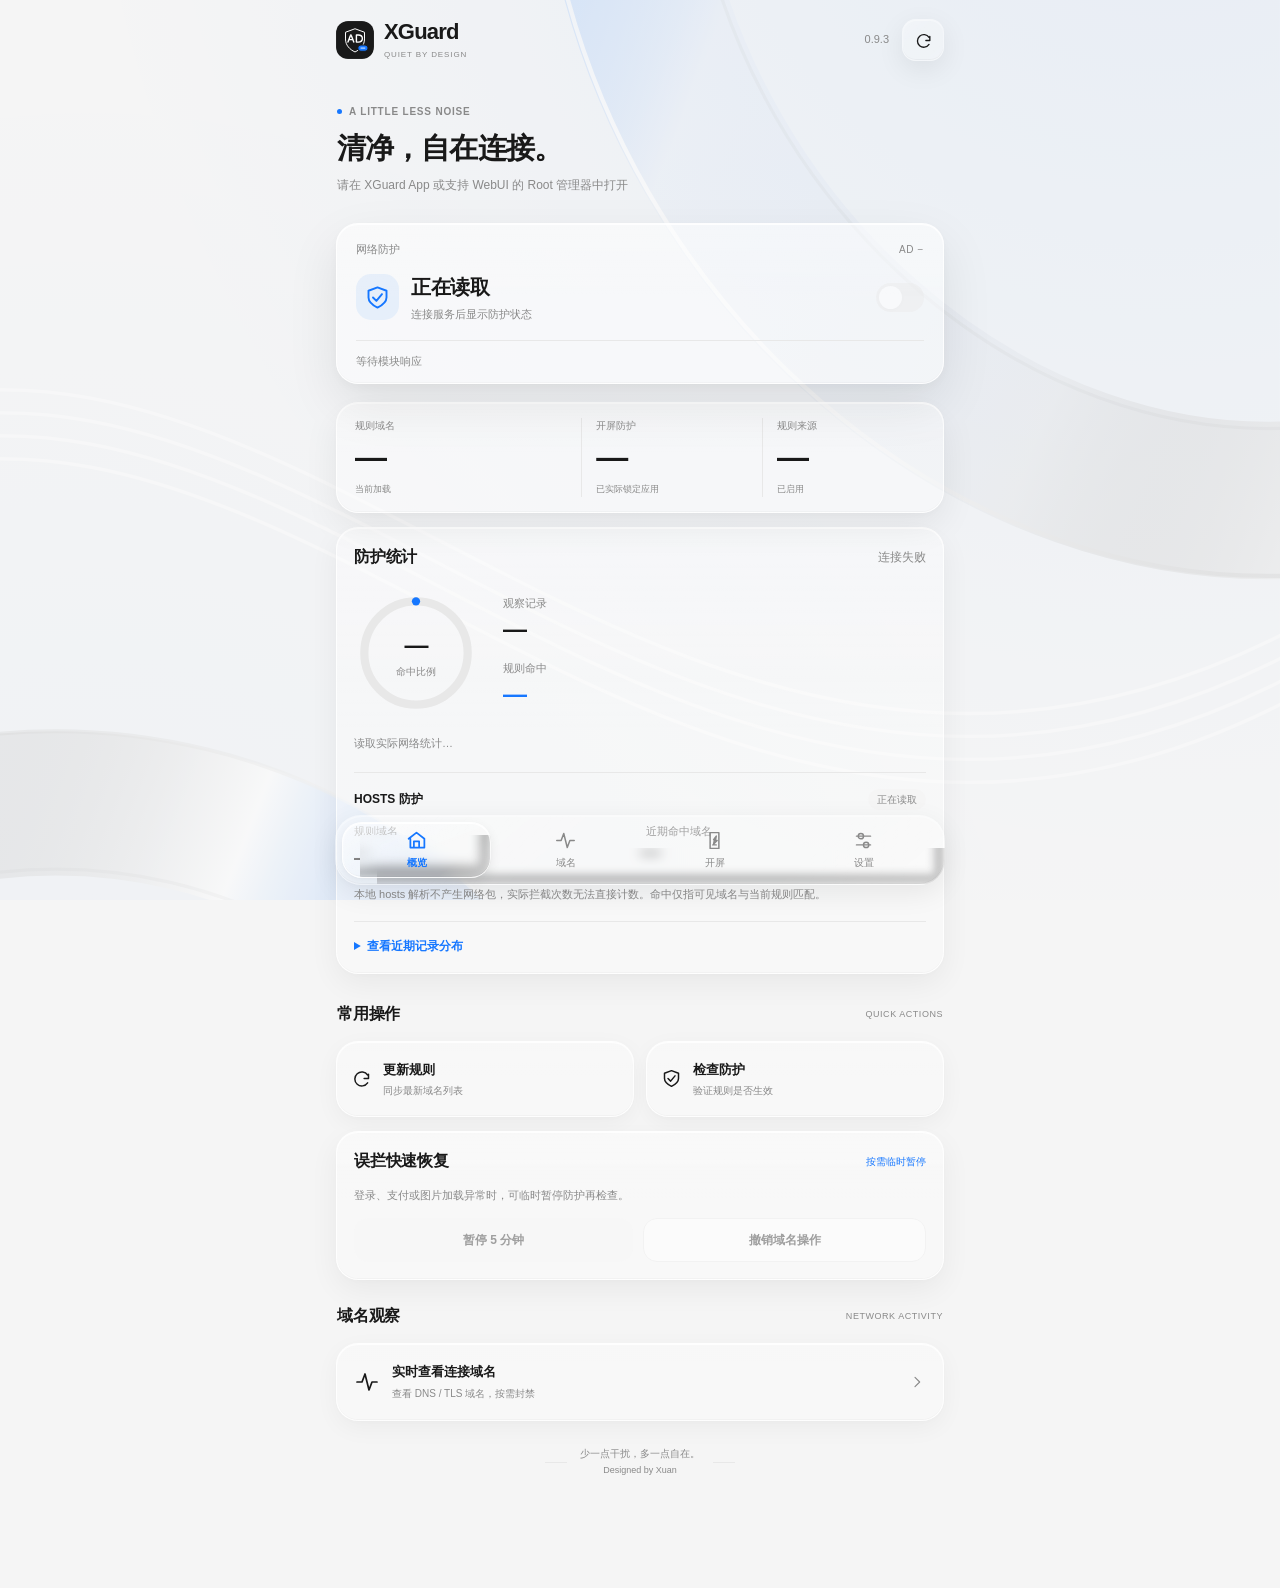
==== commit c137ed83: "Release XGuard v0.9.3 with readable logs and simpler navigation" ====
--- a/module/webroot/index.html
+++ b/module/webroot/index.html
@@ -1,7 +1,7 @@
 <!doctype html><html lang="zh-CN"><head>
 <meta charset="utf-8"><meta name="viewport" content="width=device-width,initial-scale=1,viewport-fit=cover"><meta name="color-scheme" content="light dark">
 <meta http-equiv="Content-Security-Policy" content="default-src 'self'; img-src 'self' data:; script-src 'self'; style-src 'self'; connect-src 'none'; object-src 'none'; base-uri 'none'">
-<title>XGuard</title><link rel="icon" href="logo.svg"><link rel="stylesheet" href="theme.css"><link rel="stylesheet" href="style.css"><script src="theme.js"></script><script src="glass.js" defer></script><script src="app.js" defer></script></head><body>
+<title>XGuard</title><link rel="icon" href="logo.svg"><link rel="stylesheet" href="theme.css"><link rel="stylesheet" href="style.css"><script src="theme.js"></script><script src="glass.js" defer></script><script src="logs.js" defer></script><script src="app.js" defer></script></head><body>
 <svg width="0" height="0" class="sprites" aria-hidden="true"><defs>
 <symbol id="i-home" viewBox="0 0 24 24"><path d="m3 10 9-7 9 7v10H5V10m4 10v-7h6v7"/></symbol>
 <symbol id="i-activity" viewBox="0 0 24 24"><path d="M2 12h5l3-8 4 16 3-8h5"/></symbol>
@@ -12,7 +12,7 @@
 <symbol id="i-arrow" viewBox="0 0 24 24"><path d="m9 5 7 7-7 7"/></symbol>
 <symbol id="i-shield" viewBox="0 0 24 24"><path d="m12 3 8 3v6c0 4-4 7-8 9-4-2-8-5-8-9V6zM8 12l3 3 5-6"/></symbol>
 </defs></svg>
-<div class="app-shell"><header class="brand"><img src="logo.svg" alt="" width="38" height="38"><div class="brand-wordmark"><span class="brand-name">XGuard</span><small>QUIET BY DESIGN</small></div><span id="header-version" class="version-tag">0.9.2</span><button id="refresh" class="icon-button glass" aria-label="刷新状态"><svg><use href="#i-refresh"/></svg></button></header><main>
+<div class="app-shell"><header class="brand"><img src="logo.svg" alt="" width="38" height="38"><div class="brand-wordmark"><span class="brand-name">XGuard</span><small>QUIET BY DESIGN</small></div><span id="header-version" class="version-tag">0.9.3</span><button id="refresh" class="icon-button glass" aria-label="刷新状态"><svg><use href="#i-refresh"/></svg></button></header><main>
 <section id="home" class="page">
 <div class="page-heading"><p class="eyebrow"><span class="eyebrow-dot"></span> A LITTLE LESS NOISE</p><h1>清净，自在连接。</h1><p id="connection" class="muted" role="status">正在连接模块…</p></div>
 <article class="protection-card"><div class="protection-kicker"><span>网络防护</span><span class="protection-badge">AD −</span></div><div class="protection-top"><span class="shield-icon"><svg><use href="#i-shield"/></svg></span><div class="protection-copy"><h2 id="protection-title">正在读取</h2><p id="mode">连接服务后显示防护状态</p></div><button id="toggle" class="switch" role="switch" aria-checked="false" aria-label="XGuard 防护开关" disabled></button></div><p id="summary" class="protection-summary">等待模块响应</p></article>
@@ -47,9 +47,9 @@
 <article class="card list"><div class="row support-card featured-support"><span><b>为爱发电</b><small>你可以在此捐助以支持(⌒o⌒)</small></span><button id="show-donate" class="primary">查看收款码 ♡</button></div><label class="row" for="mount-mode"><span><b>挂载方式</b><small>推荐自动选择</small></span><select id="mount-mode"><option value="auto">自动</option><option value="bind">Bind</option><option value="overlay">Overlay</option><option value="zn">ZN</option><option value="hfr">HFR</option></select></label><label class="row" for="guard"><span><b>HTTPDNS IP 拦截</b><small>默认关闭，开启可能影响登录与支付</small></span><input id="guard" type="checkbox" role="switch"></label><label class="row" for="proxy-yield"><span><b>代理接管 hosts</b><small>检测到代理服务时，由代理负责域名防护</small></span><input id="proxy-yield" type="checkbox" role="switch"></label><label class="row" for="hide"><span><b>适配模块卸载列表</b><small>对已设置卸载模块的应用隐藏规则</small></span><input id="hide" type="checkbox" role="switch"></label><label class="row" for="max-rules"><span><b>规则上限</b><small>10,000 至 1,000,000</small></span><input id="max-rules" type="number" min="10000" max="1000000" step="10000"></label><div class="card-bottom"><button id="save-max" class="secondary">保存规则上限</button></div></article>
 <article class="card list"><label class="row" for="display-theme"><span><b>显示方式</b><small>选择浅色、深色或随系统</small></span><select id="display-theme"><option value="system">随系统</option><option value="light">浅色</option><option value="dark">深色</option></select></label></article>
 <h2>运行健康</h2><article class="card health-card"><div class="section-heading"><h2 id="health-state">尚未检查</h2><small id="health-time"></small></div><p id="health-summary" class="muted micro">检查防护开关之外的实际运行状态，异常时可尝试修复。</p><div class="actions"><button id="health-check">检查运行</button><button id="health-repair" class="secondary">尝试修复</button></div><p class="muted micro">修复遵循当前防护开关、临时暂停和采集选择，不会自动打开已关闭的防护。</p></article><h2>诊断与恢复</h2><article class="card"><p id="runtime" class="muted micro"></p><div class="actions"><button id="logs">查看日志</button><button id="safe-mode">安全模式</button></div><p class="muted micro">安全模式切换后重启生效。</p></article>
-<article class="about"><img src="logo.svg" width="56" height="56" alt="XGuard 去广告标志"><h2>XGuard <span id="version">0.9.2</span></h2><p>作者 Xuan</p><small>基于惜故里丶的原始作品二次创作<br>保留原作者署名与开源许可</small><p><a class="project-link" href="https://github.com/oneorendless/XGuard" rel="noopener noreferrer">GitHub · oneorendless/XGuard ↗</a></p><details class="credits"><summary>开源致谢</summary><p>玻璃折射与高光算法改编自 <b>PrismalAGSL</b><br>GKD 风格规则引擎参考 <b>gkd-1.13.2</b>，本项目按 GNU GPL v3.0 发布<br>© 2026 Saurav Sajeev · MIT License</p><p><a class="topic-link" href="https://github.com/topics/gkd-subscription" rel="noopener noreferrer">浏览 GKD 订阅主题 ↗</a></p><button id="show-license" class="text-button">查看 MIT 许可</button><button id="show-gpl-license" class="text-button">查看 GPLv3 条款</button></details></article></section>
+<article class="about"><img src="logo.svg" width="56" height="56" alt="XGuard 去广告标志"><h2>XGuard <span id="version">0.9.3</span></h2><p>作者 Xuan</p><small>基于惜故里丶的原始作品二次创作<br>保留原作者署名与开源许可</small><p><a class="project-link" href="https://github.com/oneorendless/XGuard" rel="noopener noreferrer">GitHub · oneorendless/XGuard ↗</a></p><details class="credits"><summary>开源致谢</summary><p>玻璃折射与高光算法改编自 <b>PrismalAGSL</b><br>GKD 风格规则引擎参考 <b>gkd-1.13.2</b>，本项目按 GNU GPL v3.0 发布<br>© 2026 Saurav Sajeev · MIT License</p><p><a class="topic-link" href="https://github.com/topics/gkd-subscription" rel="noopener noreferrer">浏览 GKD 订阅主题 ↗</a></p><button id="show-license" class="text-button">查看 MIT 许可</button><button id="show-gpl-license" class="text-button">查看 GPLv3 条款</button></details></article></section>
 <dialog id="donate-dialog" class="glass donate-dialog" aria-labelledby="donate-title"><div class="dialog-heading"><h2 id="donate-title">为爱发电</h2><form method="dialog"><button class="icon-button" aria-label="关闭捐助">×</button></form></div><p>你可以在此捐助以支持(⌒o⌒)</p><img src="donate.png" alt="支持 XGuard 的捐助收款码" loading="lazy"><form method="dialog"><button class="primary full">关闭</button></form></dialog>
-</main><nav class="bottom-nav" aria-label="主导航"><span class="nav-surface glass" aria-hidden="true"></span><span class="nav-lens glass" aria-hidden="true"></span><button data-tab="home" aria-selected="true"><svg><use href="#i-home"/></svg><span>概览</span></button><button data-tab="activity" aria-selected="false"><svg><use href="#i-activity"/></svg><span>域名</span></button><button data-tab="sources" aria-selected="false"><svg><use href="#i-rules"/></svg><span>规则</span></button><button data-tab="splash" aria-selected="false"><svg><use href="#i-splash"/></svg><span>开屏</span></button><button data-tab="settings" aria-selected="false"><svg><use href="#i-settings"/></svg><span>设置</span></button></nav></div>
+</main><nav class="bottom-nav" aria-label="主导航"><span class="nav-surface glass" aria-hidden="true"></span><span class="nav-lens glass" aria-hidden="true"></span><button data-tab="home" aria-selected="true"><svg><use href="#i-home"/></svg><span>概览</span></button><button data-tab="activity" aria-selected="false"><svg><use href="#i-activity"/></svg><span>域名</span></button><button data-tab="splash" aria-selected="false"><svg><use href="#i-splash"/></svg><span>开屏</span></button><button data-tab="settings" aria-selected="false"><svg><use href="#i-settings"/></svg><span>设置</span></button></nav></div>
 <div id="toast" role="status" hidden></div><dialog id="confirm-dialog" class="glass"><h2 id="confirm-title"></h2><p id="confirm-message"></p><div class="actions"><button id="confirm-no">取消</button><button id="confirm-yes" class="primary">确定</button></div></dialog><dialog id="license-dialog" class="glass"><h2>PrismalAGSL · MIT License</h2><pre>MIT License
 
 Copyright (c) 2026 Saurav Sajeev
@@ -72,5 +72,5 @@
 OUT OF OR IN CONNECTION WITH THE SOFTWARE OR THE USE OR OTHER DEALINGS IN THE
 SOFTWARE.
 </pre><form method="dialog"><button class="primary full">关闭</button></form></dialog><dialog id="root-dialog" class="glass" aria-labelledby="root-title"><div class="root-mark"><svg><use href="#i-shield"/></svg></div><h2 id="root-title">允许 XGuard 使用 Root</h2><p>应用防护规则、管理开屏广告与查看连接域名，需要 Root 权限。</p><p>点击下方按钮后，请在 Root 管理器的授权窗口中选择「允许」。</p><div class="permission-row"><b>无障碍服务</b><span id="root-accessibility-state">检查中</span><button id="root-open-accessibility" class="secondary">打开无障碍设置</button></div><p class="muted micro">首次打开会依次申请运行权限和无障碍服务。订阅下载不需要无障碍，规则执行需要启用 XGuard。</p><p id="root-status" class="root-status micro" role="status"></p><div class="actions"><button id="root-later">稍后</button><button id="root-authorize" class="primary">授权并连接</button></div></dialog>
-<dialog id="check-dialog" class="glass" aria-labelledby="check-title"><div class="dialog-heading"><h2 id="check-title">防护检查</h2><form method="dialog"><button class="icon-button" aria-label="关闭检查结果">×</button></form></div><p id="check-state" role="status">正在检查防护…</p><details id="check-details"><summary>查看详细诊断</summary><pre id="test-result" hidden></pre></details><form method="dialog"><button class="primary full">完成</button></form></dialog><dialog id="logs-dialog" class="glass" aria-labelledby="logs-title"><div class="dialog-heading"><h2 id="logs-title">运行日志</h2><form method="dialog"><button class="icon-button" aria-label="关闭日志">×</button></form></div><p id="logs-state" role="status">正在读取日志…</p><pre id="log-output" hidden></pre><form method="dialog"><button class="primary full">完成</button></form></dialog>
+<dialog id="check-dialog" class="glass" aria-labelledby="check-title"><div class="dialog-heading"><h2 id="check-title">防护检查</h2><form method="dialog"><button class="icon-button" aria-label="关闭检查结果">×</button></form></div><p id="check-state" role="status">正在检查防护…</p><details id="check-details"><summary>查看详细诊断</summary><pre id="test-result" hidden></pre></details><form method="dialog"><button class="primary full">完成</button></form></dialog><dialog id="logs-dialog" class="glass" aria-labelledby="logs-title"><div class="dialog-heading"><h2 id="logs-title">运行日志</h2><form method="dialog"><button class="icon-button" aria-label="关闭日志">×</button></form></div><p id="logs-state" class="muted micro" role="status"></p><div id="log-summary" class="log-summary" hidden></div><label id="log-filter-label" class="log-filter" for="log-filter" hidden>筛选记录<select id="log-filter"><option value="all">全部</option><option value="attention">需要留意</option></select></label><ol id="log-events" class="log-events" aria-label="最近记录"></ol><details id="log-details" hidden><summary>查看原始记录</summary><pre id="log-output"></pre></details><form method="dialog"><button class="primary full">完成</button></form></dialog>
 <dialog id="scan-depth-dialog" class="glass" aria-labelledby="scan-depth-title"><div class="dialog-heading"><h2 id="scan-depth-title">选择扫描深度</h2><form method="dialog"><button class="icon-button" aria-label="关闭扫描深度选择">×</button></form></div><p>选择目录查找的层数，仅影响候选发现；扫描后仍需手动添加规则。</p><div class="depth-options" role="group" aria-label="扫描深度选项"><button class="depth-option" data-depth="6" aria-pressed="false"><span class="depth-number">6<small>层</small></span><span><b>快速扫描</b><small>先查找常见位置，耗时较少</small></span><span class="depth-check">✓</span></button><button class="depth-option" data-depth="8" aria-pressed="true"><span class="depth-number">8<small>层</small></span><span><b>标准扫描 <em>推荐</em></b><small>兼顾扫描耗时与目录覆盖</small></span><span class="depth-check">✓</span></button><button class="depth-option" data-depth="12" aria-pressed="false"><span class="depth-number">12<small>层</small></span><span><b>深入扫描</b><small>查找更深目录，可能需要更久</small></span><span class="depth-check">✓</span></button></div><form method="dialog"><button class="secondary full">取消</button></form></dialog><dialog id="interval-dialog" class="glass" aria-labelledby="interval-title"><div class="dialog-heading"><h2 id="interval-title">自动更新间隔</h2><form method="dialog"><button class="icon-button" aria-label="关闭更新间隔选择">×</button></form></div><p id="interval-note">后台按所选间隔检查规则源，网络不可用时稍后重试。</p><div id="interval-options" class="interval-options" role="group" aria-label="更新间隔选项"></div><p id="interval-state" class="micro" role="status"></p><div class="actions"><button id="interval-cancel">取消</button><button id="interval-save" class="primary">保存</button></div></dialog><dialog id="health-dialog" class="glass" aria-labelledby="health-title"><div class="dialog-heading"><h2 id="health-title">运行健康检查</h2><form method="dialog"><button class="icon-button" aria-label="关闭运行检查">×</button></form></div><p id="health-result" role="status">正在检查…</p><div id="health-items" class="health-items"></div><form method="dialog"><button class="primary full">完成</button></form></dialog><dialog id="rule-update-dialog" class="glass" aria-labelledby="rule-update-title"><div class="dialog-heading"><h2 id="rule-update-title">规则更新结果</h2><form method="dialog"><button class="icon-button" aria-label="关闭更新结果">×</button></form></div><p id="rule-update-state" role="status">正在下载与核对规则…</p><div id="rule-update-summary" class="health-items"></div><form method="dialog"><button class="primary full">完成</button></form></dialog></body></html>
--- a/module/webroot/style.css
+++ b/module/webroot/style.css
@@ -1,14 +1,14 @@
 *{box-sizing:border-box}body{margin:0;background:var(--background);color:var(--on-surface);font:14px/1.55 -apple-system,BlinkMacSystemFont,"Segoe UI","Microsoft YaHei",sans-serif;-webkit-tap-highlight-color:transparent}.app-shell{max-width:680px;min-height:100dvh;margin:auto}.sprites{position:absolute;width:0;height:0;overflow:hidden}svg{width:22px;height:22px;fill:none;stroke:currentColor;stroke-width:1.7;stroke-linecap:round;stroke-linejoin:round;flex-shrink:0}.brand{height:calc(80px + env(safe-area-inset-top));padding:env(safe-area-inset-top) 24px 0;display:flex;align-items:center;gap:10px}.brand img{border-radius:12px}.brand-wordmark{display:flex;flex-direction:column}.brand-name{font-size:22px;font-weight:720;letter-spacing:-.8px;line-height:1.2}.brand-wordmark small{font-size:8px;letter-spacing:.11em;margin-top:3px}.version-tag{margin-left:auto;font-size:11px;color:var(--secondary-text);font-variant-numeric:tabular-nums}.brand .icon-button{margin-left:3px}main{padding:0 24px calc(110px + env(safe-area-inset-bottom))}.page-heading{padding:13px 1px 22px}.eyebrow{display:flex;align-items:center;gap:7px;margin:0 0 10px;color:var(--secondary-text);font-size:10px;font-weight:600;letter-spacing:.08em}.eyebrow-dot{width:5px;height:5px;background:var(--primary);border-radius:50%}h1{font-size:29px;line-height:1.3;letter-spacing:-.9px;margin:0;font-weight:700}.page-heading>p:last-child{margin:9px 0 0;font-size:12px}h2{margin:24px 0 12px;font-size:16px;font-weight:650;letter-spacing:-.2px}p{overflow-wrap:anywhere}.muted,small{color:var(--secondary-text)}.micro{font-size:11px;line-height:1.8}.subtle{font-size:9px;letter-spacing:.06em;color:var(--secondary-text)}.section-heading{display:flex;align-items:center;justify-content:space-between;gap:10px;margin:22px 1px 11px}.section-heading h2{margin:0}.page{animation:page-in .17s var(--motion-page) both}@keyframes page-in{from{opacity:.35;transform:translateY(5px)}to{opacity:1;transform:translateY(0)}}
 button,input,select{font:inherit}button{min-height:44px;border:1px solid var(--divider);border-radius:var(--radius-control);padding:10px 15px;background:var(--surface);color:var(--on-surface);font-size:12px;font-weight:600;cursor:pointer;touch-action:manipulation;transition:transform .2s var(--motion-spring),background .15s,opacity .15s}button:hover{background:rgba(var(--on-surface-rgb),.035)}button:active{transform:scale(.96)}button:disabled{opacity:.4;cursor:wait}.primary{color:var(--white);background:var(--primary);border-color:transparent}.primary:hover{background:var(--primary);opacity:.88}.secondary{background:var(--background);border-color:transparent;padding:8px 13px}.text-button{border:0;background:transparent;padding:6px;color:var(--primary);min-height:40px}.icon-button{display:inline-flex;align-items:center;justify-content:center;width:42px;height:42px;min-height:42px;padding:0;border-radius:14px;border-color:transparent}.icon-button svg{width:19px;height:19px}.glass{background:var(--glass-tint);border:1px solid var(--glass-rim);box-shadow:var(--glass-shadow),inset 0 1px 0 var(--glass-highlight),inset 0 -1px 0 var(--glass-inset);-webkit-backdrop-filter:blur(var(--glass-blur)) saturate(1.03);backdrop-filter:blur(var(--glass-blur)) saturate(1.03)}.glass:after{content:"";position:absolute;inset:0;border-radius:inherit;pointer-events:none;box-shadow:inset 1px 0 0 var(--glass-rim);background:linear-gradient(140deg,var(--glass-highlight),transparent 38%,transparent 75%,var(--glass-rim));opacity:.35}.glass.icon-button{position:relative}.protection-card,.metrics,.card,.quick-actions button,.activity-entry,.monitor-card,.activity-feed,.editor-details{border:0;background:var(--surface);border-radius:var(--radius-card);box-shadow:var(--shadow)}.protection-card{padding:17px 19px 0;overflow:hidden}.protection-kicker{display:flex;align-items:center;justify-content:space-between;margin-bottom:14px;color:var(--secondary-text);font-size:11px}.protection-badge{font-size:10px;letter-spacing:.06em;color:var(--secondary-text)}.protection-top{display:flex;align-items:center;gap:12px}.shield-icon{display:flex;width:43px;height:46px;align-items:center;justify-content:center;border-radius:15px;background:rgba(var(--primary-rgb),.075);color:var(--primary)}.shield-icon svg{width:27px;height:27px}.protection-copy{flex:1;min-width:0}.protection-copy h2{font-size:20px;letter-spacing:-.5px;margin:0}.protection-copy p{margin:3px 0 0;color:var(--secondary-text);font-size:11px}.protection-summary{margin:17px 0 0;padding:12px 0 13px;border-top:1px solid var(--divider);font-size:11px;color:var(--secondary-text)}.switch{position:relative;width:48px;min-width:48px;height:29px;min-height:29px;border-radius:99px;padding:0;border:0;background:var(--divider)}.switch:after{content:"";position:absolute;left:3px;top:3px;width:23px;height:23px;background:var(--white);border-radius:50%;box-shadow:0 1px 3px var(--glass-inset);transition:transform .3s var(--motion-spring)}.switch[aria-checked=true]{background:var(--primary)}.switch[aria-checked=true]:after{transform:translateX(19px)}.metrics{display:grid;grid-template-columns:1.35fr 1fr 1fr;margin:12px 0 0;padding:15px 0}.metrics article{min-width:0;padding:0 14px;border-left:1px solid var(--divider)}.metrics article:first-child{padding-left:18px;border:0}.metrics span,.metrics small{display:block;font-size:10px;color:var(--secondary-text)}.metrics strong{display:block;font-size:27px;line-height:1.55;letter-spacing:-1px;font-weight:650;font-variant-numeric:tabular-nums}.metrics small{font-size:9px}.quick-actions{display:grid;grid-template-columns:1fr 1fr;gap:12px}.quick-actions button{display:flex;align-items:center;gap:11px;width:100%;text-align:left;padding:16px 14px;min-height:76px}.quick-actions button>svg:first-child{width:21px;height:21px}.quick-actions span{flex:1;font-size:13px}.quick-actions small{display:block;font-size:10px;font-weight:400;margin-top:3px}.quick-actions .chevron{display:none}.chevron{width:16px;height:16px;color:var(--secondary-text)}.activity-entry{display:flex;align-items:center;gap:13px;width:100%;padding:18px;text-align:left}.activity-entry>svg:first-child{width:24px;height:24px}.activity-entry>span{flex:1;min-width:0}.activity-entry b{font-size:13px}.activity-entry small{display:block;font-size:10px;font-weight:400;margin-top:4px}.home-note{display:flex;gap:13px;justify-content:center;align-items:center;margin:25px 0 0;color:var(--secondary-text)}.home-note p{margin:0;font-size:10px;text-align:center}.home-note small{display:block;font-size:9px;margin-top:3px}.quiet-line{width:22px;height:1px;background:var(--divider)}#update-info{margin:10px 2px -4px;font-size:10px}
 .card{padding:17px;margin-top:12px}.list{padding:0;overflow:hidden}.row{display:flex;align-items:center;gap:12px;padding:17px 16px;border-bottom:1px solid var(--divider);min-width:0;margin:0}.row:last-child{border-bottom:0}.row>span,.row>div{flex:1;min-width:0}.row b{display:block;overflow-wrap:anywhere;font-size:13px;font-weight:600;color:var(--on-surface)}.row small{display:block;font-size:11px;overflow-wrap:anywhere;margin-top:3px}.row button{flex:none;font-size:11px;min-height:40px;padding:7px 11px}.row select{max-width:100px}.row input[type=number]{max-width:112px}.card-bottom{padding:12px 16px;text-align:right}input:not([type=checkbox]),select{width:100%;max-width:100%;min-width:0;min-height:46px;padding:11px 13px;border:1px solid var(--divider);border-radius:var(--radius-control);background:var(--background);color:var(--on-surface);outline:none;font-size:13px}input::placeholder{color:var(--secondary-text);opacity:1}input[type=checkbox]{appearance:none;-webkit-appearance:none;position:relative;width:44px;height:27px;margin:0;border-radius:99px;background:var(--divider);border:0;flex-shrink:0;cursor:pointer;transition:background .2s}input[type=checkbox]:after{content:"";position:absolute;left:3px;top:3px;width:21px;height:21px;background:var(--white);border-radius:50%;box-shadow:0 1px 2px var(--glass-inset);transition:transform .3s var(--motion-spring)}input[type=checkbox]:checked{background:var(--primary)}input[type=checkbox]:checked:after{transform:translateX(17px)}input:not([type=checkbox]):focus,select:focus{border-color:var(--primary);box-shadow:0 0 0 3px rgba(var(--primary-rgb),.08)}label{display:block;font-size:12px;color:var(--secondary-text);margin-bottom:7px}input+label{margin-top:14px}.actions{display:flex;gap:9px;margin-top:14px}.actions button{flex:1;min-width:0}.full{width:100%;margin-top:12px}.monitor-card{display:flex;align-items:center;gap:10px;padding:17px}.monitor-card>div{flex:1;min-width:0;display:flex;align-items:center;gap:8px;flex-wrap:wrap}.monitor-card b{font-size:12px}.monitor-card small{display:block;flex-basis:100%;font-size:10px;padding-left:14px}.monitor-card button{min-height:40px;font-size:11px}.status-dot{width:6px;height:6px;border-radius:50%;background:var(--secondary-text);flex-shrink:0}.status-dot.active{background:var(--primary);box-shadow:0 0 0 3px rgba(var(--primary-rgb),.08)}#monitor-detail{min-height:20px;margin-left:3px}.activity-toolbar{display:flex;align-items:center;gap:9px;margin-top:17px}.activity-toolbar input{background:var(--surface);border-color:transparent;padding-left:16px}.activity-tabs{display:flex;align-items:center;gap:16px;margin:7px 1px 11px}.activity-tabs>button{min-height:44px;padding:6px 0;border:0;border-radius:0;background:transparent;color:var(--secondary-text);font-size:11px;white-space:nowrap}.activity-tabs>button[aria-selected=true]{color:var(--primary);box-shadow:inset 0 -2px 0 var(--primary)}.activity-tabs>button:last-child{margin-left:auto}.activity-tabs span{font-size:10px;color:var(--secondary-text)}.activity-feed{min-height:145px;overflow:hidden}.activity-row{padding:16px 14px;border-bottom:1px solid var(--divider);display:flex;align-items:center;gap:10px}.activity-row:last-child{border-bottom:0}.domain-copy{flex:1;min-width:0}.activity-row strong{display:block;font-size:12px;font-weight:600;overflow-wrap:anywhere}.activity-row small{display:flex;gap:6px;flex-wrap:wrap;margin-top:6px;font-size:9px}.protocol-tag{font-size:8px;padding:1px 5px;border:1px solid var(--divider);border-radius:5px;color:var(--secondary-text);font-weight:600}.hit-tag{color:var(--primary)}.domain-actions{display:flex;gap:6px;flex-shrink:0}.domain-actions button{padding:6px 9px;min-height:40px;font-size:11px;border-radius:12px;background:transparent}.domain-actions .block-action{color:var(--primary);border-color:transparent;background:rgba(var(--primary-rgb),.07)}.empty{text-align:center;color:var(--secondary-text);padding:35px 18px;font-size:13px}.empty small{display:block;margin-top:8px;font-size:11px}.coverage-note{padding:5px 3px;font-size:10px}.editor-details{margin-top:20px;padding:0 16px}.editor-details>summary{padding:17px 0}summary{padding:15px 0;font-weight:600;font-size:13px;cursor:pointer}.domain-console{padding:2px 0 12px}.editor-details .card{margin-bottom:16px;background:transparent;box-shadow:none}.notice{padding:12px 14px;border:1px solid var(--divider);background:var(--surface);border-radius:14px;font-size:12px;color:var(--on-surface)}pre{max-height:340px;overflow:auto;white-space:pre-wrap;overflow-wrap:anywhere;border:1px solid var(--divider);border-radius:16px;padding:14px;background:var(--background);color:var(--on-surface);font:11px/1.8 ui-monospace,monospace}.about{margin:30px 0 10px;padding-top:25px;text-align:center}.about img{border-radius:16px}.about h2{margin:11px 0 0;font-size:21px;letter-spacing:-.6px}.about h2 span{font-size:11px;color:var(--secondary-text);letter-spacing:0;font-weight:500}.about p{font-size:13px;margin:7px 0}.about small{font-size:11px;line-height:1.8}.credits{margin:15px 0;color:var(--secondary-text)}.credits summary{font-size:11px;padding:6px}.credits p,.credits a{font-size:11px;color:var(--secondary-text)}
-.bottom-nav{--tab-index:0;position:fixed;z-index:4;bottom:calc(15px + env(safe-area-inset-bottom));left:50%;transform:translateX(-50%);display:flex;width:calc(100% - 32px);max-width:610px;min-height:70px;border-radius:26px;padding:7px;isolation:isolate}.bottom-nav button{position:relative;z-index:2;display:flex;flex:1;flex-direction:column;align-items:center;justify-content:center;gap:4px;border:0;border-radius:20px;padding:7px 0;color:var(--secondary-text);min-height:54px;background:transparent;box-shadow:none}.bottom-nav svg{width:21px;height:21px}.bottom-nav button span{font-size:10px;font-weight:500}.bottom-nav button[aria-selected=true]{color:var(--primary)}.bottom-nav button[aria-selected=true] svg{stroke-width:2}.bottom-nav button[aria-selected=true] span{font-weight:650}/* Sibling surfaces let the moving lens filter real content without a parent backdrop root. */
+.bottom-nav{--tab-index:0;--tab-count:4;position:fixed;z-index:4;bottom:calc(15px + env(safe-area-inset-bottom));left:50%;transform:translateX(-50%);display:flex;width:calc(100% - 32px);max-width:610px;min-height:70px;border-radius:26px;padding:7px;isolation:isolate}.bottom-nav button{position:relative;z-index:2;display:flex;flex:1;flex-direction:column;align-items:center;justify-content:center;gap:4px;border:0;border-radius:20px;padding:7px 0;color:var(--secondary-text);min-height:54px;background:transparent;box-shadow:none}.bottom-nav svg{width:21px;height:21px}.bottom-nav button span{font-size:10px;font-weight:500}.bottom-nav button[aria-selected=true]{color:var(--primary)}.bottom-nav button[aria-selected=true] svg{stroke-width:2}.bottom-nav button[aria-selected=true] span{font-weight:650}/* Sibling surfaces let the moving lens filter real content without a parent backdrop root. */
 .nav-surface{position:absolute;inset:0;z-index:0;pointer-events:none;border-radius:inherit}
 .nav-lens{
   --glass-tint:var(--nav-lens-tint);--glass-blur:var(--nav-lens-blur);
   --glass-rim:var(--nav-lens-rim);--glass-highlight:var(--nav-lens-highlight);
   --glass-shadow:var(--nav-lens-shadow);
   position:absolute;z-index:1;pointer-events:none;top:7px;bottom:7px;left:7px;
-  width:calc((100% - 14px)/6);border-radius:20px;
+  width:calc((100% - 14px)/var(--tab-count));border-radius:20px;
   background:linear-gradient(160deg,var(--nav-lens-sheen),transparent 55%),var(--nav-lens-tint);
   transform:translateX(calc(var(--tab-index)*100%));transition:transform .55s cubic-bezier(.22,.7,.22,1);
 }#toast{position:fixed;z-index:10;bottom:calc(102px + env(safe-area-inset-bottom));left:50%;transform:translateX(-50%);max-width:90%;width:max-content;padding:12px 18px;border-radius:16px;background:var(--on-surface);color:var(--surface);font-size:12px;box-shadow:var(--glass-shadow)}dialog{position:fixed;width:calc(100% - 40px);max-width:380px;border-radius:24px;padding:24px;color:var(--on-surface);background:var(--surface);border:0;max-height:85dvh;overflow:auto}dialog.glass{background:var(--dialog-tint)}dialog h2{margin:0;font-size:20px;letter-spacing:-.4px}dialog p{font-size:13px;line-height:1.8;color:var(--secondary-text)}dialog::backdrop{background:var(--scrim);-webkit-backdrop-filter:blur(2px);backdrop-filter:blur(2px)}.root-mark{width:50px;height:50px;display:flex;align-items:center;justify-content:center;border-radius:17px;color:var(--primary);background:rgba(var(--primary-rgb),.08);margin-bottom:16px}.root-mark svg{width:29px;height:29px}.root-status{min-height:20px}#license-dialog pre{max-height:55dvh;text-align:left;font-size:11px}button:focus-visible,input[type=checkbox]:focus-visible,summary:focus-visible,a:focus-visible{outline:2px solid var(--primary);outline-offset:3px}.app-shell[aria-busy=true] main{cursor:progress}.app-shell[aria-busy=true] main button{pointer-events:none;opacity:.45}.app-shell[aria-busy=true] #refresh svg{animation:working .8s linear infinite}@keyframes working{to{transform:rotate(360deg)}}[hidden]{display:none!important}html[data-glass-renderer=solid] .glass{background:var(--surface);-webkit-backdrop-filter:none!important;backdrop-filter:none!important;border-color:var(--divider)}@media(min-width:721px){main{padding-left:36px;padding-right:36px}.brand{padding-left:36px;padding-right:36px}.page-heading{padding-top:24px}.metrics strong{font-size:32px}}@media(max-width:360px){main{padding-left:18px;padding-right:18px}.brand{padding-left:18px;padding-right:18px;gap:8px}h1{font-size:26px}.metrics strong{font-size:24px}.metrics article{padding-left:12px;padding-right:12px}.activity-tabs{gap:12px}.activity-tabs>button{font-size:10px}.quick-actions{gap:10px}.quick-actions button{padding:14px 11px;gap:8px}.quick-actions span{font-size:12px}.quick-actions small{font-size:9px}.domain-actions button{padding:6px 7px;font-size:10px}.activity-row{gap:7px;padding-left:11px;padding-right:11px}.activity-row strong{font-size:11px}.protection-copy h2{font-size:18px}.protection-card{padding-left:16px;padding-right:16px}.subtle{font-size:8px}.row{gap:9px}.row b{font-size:12px}.row small{font-size:10px}}@media(prefers-reduced-motion:reduce){*,*:before,*:after{transition:none!important;animation:none!important}button:active{transform:none}}@media(prefers-reduced-transparency:reduce){.glass,dialog.glass{background:var(--surface);-webkit-backdrop-filter:none!important;backdrop-filter:none!important;border-color:var(--divider)}}
@@ -85,3 +85,19 @@
 .recovery-card .section-heading,.health-card .section-heading{margin:0 0 12px;align-items:center;gap:12px}.recovery-card h2,.health-card h2{margin:0;font-size:16px}.recovery-card .section-heading small{font-size:10px;color:var(--primary);text-align:right;font-variant-numeric:tabular-nums}.recovery-card .actions{display:flex;gap:10px;flex-wrap:wrap}.recovery-card .actions button{flex:1;min-width:120px}.health-items{border:1px solid var(--divider);border-radius:14px;padding:0 14px;margin:18px 0;max-height:42dvh;overflow:auto}.health-items:empty{display:none}.health-items .row{padding:13px 0;min-width:0}.health-items .row b{font-size:12px}.health-items .row small{overflow-wrap:anywhere;line-height:1.6}.health-card p,.recovery-card p{line-height:1.7}#health-state{color:var(--primary)}#health-time{font-size:10px;color:var(--secondary-text)}#rule-diff,#backup-info{line-height:1.8}#rollback-rules{margin-top:4px}#health-result,#rule-update-state{line-height:1.7}
 .gkd-source{padding:0 16px 16px;border-bottom:1px solid var(--divider)}.gkd-source:last-child{border-bottom:0}.gkd-source>small{display:block;overflow-wrap:anywhere;white-space:pre-wrap}.gkd-source .actions{margin-top:12px}.gkd-source .row{padding-left:0;padding-right:0}.gkd-source .row>span{min-width:0;flex:1}.gkd-source b{overflow-wrap:anywhere}.permission-row{display:grid;gap:8px;margin:16px 0}.nav-surface{--glass-tint:var(--nav-surface-tint)}
 .gkd-recents-card{margin-bottom:14px}.gkd-recents-card .row{padding:6px 2px}.gkd-recents-card b{color:var(--primary);font-size:16px}.gkd-recents-card small{line-height:1.7}
+
+.section-nav { display:grid; grid-template-columns:repeat(2,minmax(0,1fr)); gap:4px; margin:6px 0 12px; padding:4px; border:1px solid var(--divider); border-radius:16px; background:var(--surface); }
+.section-nav button { min-width:0; min-height:44px; border:0; border-radius:12px; padding:7px 5px; background:transparent; color:var(--secondary-text); box-shadow:none; }
+.section-nav button[aria-pressed=true] { background:rgba(var(--primary-rgb),.12); color:var(--primary); font-weight:700; }
+#logs-dialog { max-width:460px; }
+.log-summary { display:grid; gap:5px; margin:12px 0; border:1px solid var(--divider); border-radius:14px; padding:11px; }
+.log-summary p { margin:0; }
+.log-filter { display:flex; justify-content:space-between; align-items:center; gap:8px; font-size:13px; }
+.log-filter select { width:auto; min-width:0; }
+.log-events { list-style:none; margin:7px 0 14px; padding:0; }
+.log-events li { border-bottom:1px solid var(--divider); padding:9px 0; overflow-wrap:anywhere; }
+.log-events p { margin:3px 0 0; }
+.log-event-meta { display:flex; flex-wrap:wrap; gap:5px 10px; color:var(--secondary-text); font-size:12px; }
+.log-event-title { display:block; margin-top:4px; font-size:14px; }
+.log-attention { color:var(--on-surface); font-weight:700; }
+#log-details { border-top:1px solid var(--divider); margin-bottom:12px; }
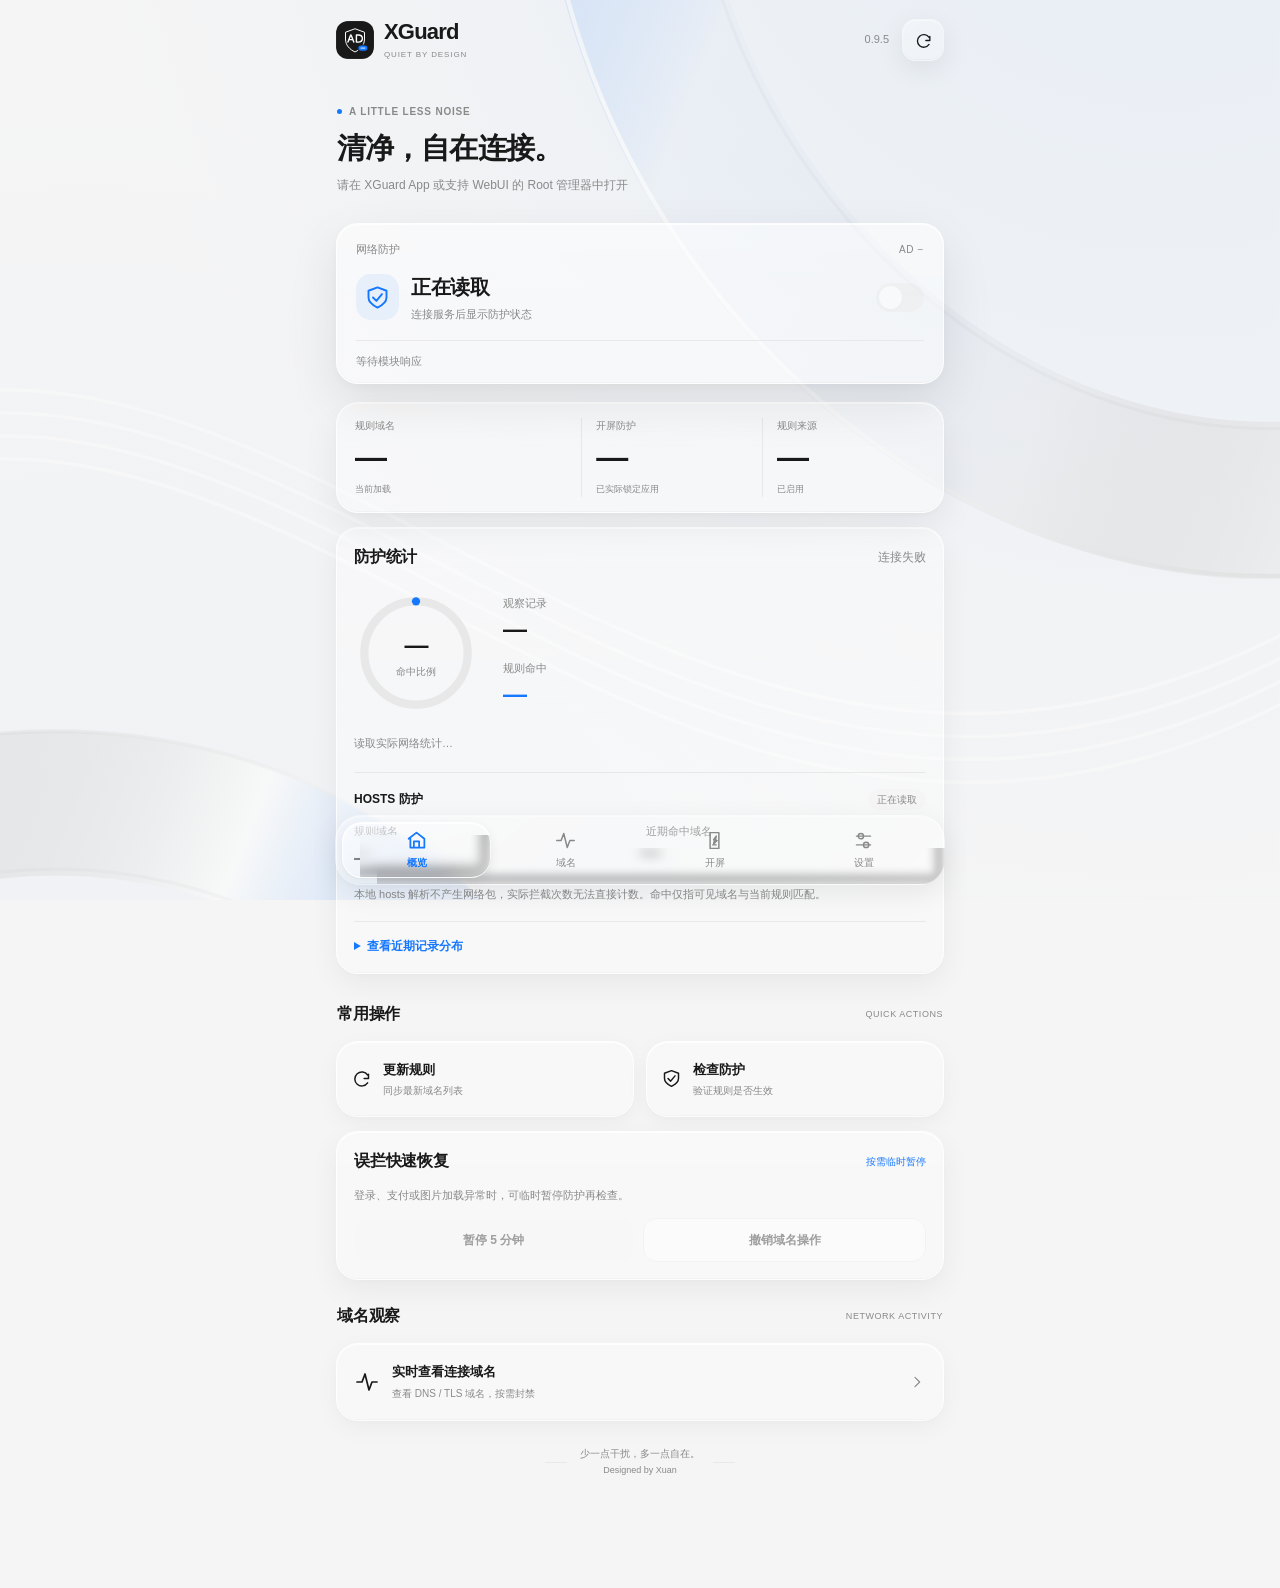
==== commit 2120caae: "Release XGuard v0.9.5 with app update prompts" ====
--- a/module/webroot/index.html
+++ b/module/webroot/index.html
@@ -1,7 +1,7 @@
 <!doctype html><html lang="zh-CN"><head>
 <meta charset="utf-8"><meta name="viewport" content="width=device-width,initial-scale=1,viewport-fit=cover"><meta name="color-scheme" content="light dark">
 <meta http-equiv="Content-Security-Policy" content="default-src 'self'; img-src 'self' data:; script-src 'self'; style-src 'self'; connect-src 'none'; object-src 'none'; base-uri 'none'">
-<title>XGuard</title><link rel="icon" href="logo.svg"><link rel="stylesheet" href="theme.css"><link rel="stylesheet" href="style.css"><script src="theme.js"></script><script src="glass.js" defer></script><script src="logs.js" defer></script><script src="app.js" defer></script></head><body>
+<title>XGuard</title><link rel="icon" href="logo.svg"><link rel="stylesheet" href="theme.css"><link rel="stylesheet" href="style.css"><script src="theme.js"></script><script src="glass.js" defer></script><script src="logs.js" defer></script><script src="app.js" defer></script><script src="update.js" defer></script></head><body>
 <svg width="0" height="0" class="sprites" aria-hidden="true"><defs>
 <symbol id="i-home" viewBox="0 0 24 24"><path d="m3 10 9-7 9 7v10H5V10m4 10v-7h6v7"/></symbol>
 <symbol id="i-activity" viewBox="0 0 24 24"><path d="M2 12h5l3-8 4 16 3-8h5"/></symbol>
@@ -12,7 +12,7 @@
 <symbol id="i-arrow" viewBox="0 0 24 24"><path d="m9 5 7 7-7 7"/></symbol>
 <symbol id="i-shield" viewBox="0 0 24 24"><path d="m12 3 8 3v6c0 4-4 7-8 9-4-2-8-5-8-9V6zM8 12l3 3 5-6"/></symbol>
 </defs></svg>
-<div class="app-shell"><header class="brand"><img src="logo.svg" alt="" width="38" height="38"><div class="brand-wordmark"><span class="brand-name">XGuard</span><small>QUIET BY DESIGN</small></div><span id="header-version" class="version-tag">0.9.3</span><button id="refresh" class="icon-button glass" aria-label="刷新状态"><svg><use href="#i-refresh"/></svg></button></header><main>
+<div class="app-shell"><header class="brand"><img src="logo.svg" alt="" width="38" height="38"><div class="brand-wordmark"><span class="brand-name">XGuard</span><small>QUIET BY DESIGN</small></div><span id="header-version" class="version-tag">0.9.5</span><button id="refresh" class="icon-button glass" aria-label="刷新状态"><svg><use href="#i-refresh"/></svg></button></header><main>
 <section id="home" class="page">
 <div class="page-heading"><p class="eyebrow"><span class="eyebrow-dot"></span> A LITTLE LESS NOISE</p><h1>清净，自在连接。</h1><p id="connection" class="muted" role="status">正在连接模块…</p></div>
 <article class="protection-card"><div class="protection-kicker"><span>网络防护</span><span class="protection-badge">AD −</span></div><div class="protection-top"><span class="shield-icon"><svg><use href="#i-shield"/></svg></span><div class="protection-copy"><h2 id="protection-title">正在读取</h2><p id="mode">连接服务后显示防护状态</p></div><button id="toggle" class="switch" role="switch" aria-checked="false" aria-label="XGuard 防护开关" disabled></button></div><p id="summary" class="protection-summary">等待模块响应</p></article>
@@ -44,10 +44,11 @@
 <input id="filter-apps" placeholder="搜索应用名称或包名" aria-label="筛选开屏应用"><div id="splash-hits" class="card list"></div>
 <h2>发现缓存</h2><article class="card"><p class="muted micro">按应用分组列出候选目录，加入规则后才会锁定。可在上方填写包名缩小范围。</p><label for="scan-depth-open">扫描深度</label><select id="scan-depth" hidden aria-hidden="true" tabindex="-1"><option value="6">6 层 · 较快</option><option value="8" selected>8 层 · 推荐</option><option value="12">12 层 · 深入扫描</option></select><button id="scan-depth-open" class="depth-trigger" aria-haspopup="dialog" aria-controls="scan-depth-dialog"><span><b id="scan-depth-label">标准扫描 · 8 层</b><small id="scan-depth-hint">兼顾扫描耗时与目录覆盖</small></span><svg><use href="#i-arrow"/></svg></button><button id="discover" class="full">扫描候选</button><p id="scan-state" class="muted micro" role="status"></p><input id="candidate-filter" type="search" placeholder="搜索应用名称、包名或路径" aria-label="筛选候选缓存"><div id="candidates" class="list"></div></article></section>
 <section id="settings" class="page" hidden><div class="page-heading"><p class="eyebrow">SETTINGS</p><h1>保持简单。</h1><p class="muted">调整防护，查看运行状态。</p></div>
+<article id="app-update-card" class="card list" hidden><div class="row"><span><b>应用更新</b><small id="app-update-status" role="status">从 GitHub 检查 XGuard 新版本</small></span><button id="app-update-check" class="secondary">检查更新</button></div></article>
 <article class="card list"><div class="row support-card featured-support"><span><b>为爱发电</b><small>你可以在此捐助以支持(⌒o⌒)</small></span><button id="show-donate" class="primary">查看收款码 ♡</button></div><label class="row" for="mount-mode"><span><b>挂载方式</b><small>推荐自动选择</small></span><select id="mount-mode"><option value="auto">自动</option><option value="bind">Bind</option><option value="overlay">Overlay</option><option value="zn">ZN</option><option value="hfr">HFR</option></select></label><label class="row" for="guard"><span><b>HTTPDNS IP 拦截</b><small>默认关闭，开启可能影响登录与支付</small></span><input id="guard" type="checkbox" role="switch"></label><label class="row" for="proxy-yield"><span><b>代理接管 hosts</b><small>检测到代理服务时，由代理负责域名防护</small></span><input id="proxy-yield" type="checkbox" role="switch"></label><label class="row" for="hide"><span><b>适配模块卸载列表</b><small>对已设置卸载模块的应用隐藏规则</small></span><input id="hide" type="checkbox" role="switch"></label><label class="row" for="max-rules"><span><b>规则上限</b><small>10,000 至 1,000,000</small></span><input id="max-rules" type="number" min="10000" max="1000000" step="10000"></label><div class="card-bottom"><button id="save-max" class="secondary">保存规则上限</button></div></article>
 <article class="card list"><label class="row" for="display-theme"><span><b>显示方式</b><small>选择浅色、深色或随系统</small></span><select id="display-theme"><option value="system">随系统</option><option value="light">浅色</option><option value="dark">深色</option></select></label></article>
 <h2>运行健康</h2><article class="card health-card"><div class="section-heading"><h2 id="health-state">尚未检查</h2><small id="health-time"></small></div><p id="health-summary" class="muted micro">检查防护开关之外的实际运行状态，异常时可尝试修复。</p><div class="actions"><button id="health-check">检查运行</button><button id="health-repair" class="secondary">尝试修复</button></div><p class="muted micro">修复遵循当前防护开关、临时暂停和采集选择，不会自动打开已关闭的防护。</p></article><h2>诊断与恢复</h2><article class="card"><p id="runtime" class="muted micro"></p><div class="actions"><button id="logs">查看日志</button><button id="safe-mode">安全模式</button></div><p class="muted micro">安全模式切换后重启生效。</p></article>
-<article class="about"><img src="logo.svg" width="56" height="56" alt="XGuard 去广告标志"><h2>XGuard <span id="version">0.9.3</span></h2><p>作者 Xuan</p><small>基于惜故里丶的原始作品二次创作<br>保留原作者署名与开源许可</small><p><a class="project-link" href="https://github.com/oneorendless/XGuard" rel="noopener noreferrer">GitHub · oneorendless/XGuard ↗</a></p><details class="credits"><summary>开源致谢</summary><p>玻璃折射与高光算法改编自 <b>PrismalAGSL</b><br>GKD 风格规则引擎参考 <b>gkd-1.13.2</b>，本项目按 GNU GPL v3.0 发布<br>© 2026 Saurav Sajeev · MIT License</p><p><a class="topic-link" href="https://github.com/topics/gkd-subscription" rel="noopener noreferrer">浏览 GKD 订阅主题 ↗</a></p><button id="show-license" class="text-button">查看 MIT 许可</button><button id="show-gpl-license" class="text-button">查看 GPLv3 条款</button></details></article></section>
+<article class="about"><img src="logo.svg" width="56" height="56" alt="XGuard 去广告标志"><h2>XGuard <span id="version">0.9.5</span></h2><p>作者 Xuan</p><small>基于惜故里丶的原始作品二次创作<br>保留原作者署名与开源许可</small><p><a class="project-link" href="https://github.com/oneorendless/XGuard" rel="noopener noreferrer">GitHub · oneorendless/XGuard ↗</a></p><details class="credits"><summary>开源致谢</summary><p>玻璃折射与高光算法改编自 <b>PrismalAGSL</b><br>GKD 风格规则引擎参考 <b>gkd-1.13.2</b>，本项目按 GNU GPL v3.0 发布<br>© 2026 Saurav Sajeev · MIT License</p><p><a class="topic-link" href="https://github.com/topics/gkd-subscription" rel="noopener noreferrer">浏览 GKD 订阅主题 ↗</a></p><button id="show-license" class="text-button">查看 MIT 许可</button><button id="show-gpl-license" class="text-button">查看 GPLv3 条款</button></details></article></section>
 <dialog id="donate-dialog" class="glass donate-dialog" aria-labelledby="donate-title"><div class="dialog-heading"><h2 id="donate-title">为爱发电</h2><form method="dialog"><button class="icon-button" aria-label="关闭捐助">×</button></form></div><p>你可以在此捐助以支持(⌒o⌒)</p><img src="donate.png" alt="支持 XGuard 的捐助收款码" loading="lazy"><form method="dialog"><button class="primary full">关闭</button></form></dialog>
 </main><nav class="bottom-nav" aria-label="主导航"><span class="nav-surface glass" aria-hidden="true"></span><span class="nav-lens glass" aria-hidden="true"></span><button data-tab="home" aria-selected="true"><svg><use href="#i-home"/></svg><span>概览</span></button><button data-tab="activity" aria-selected="false"><svg><use href="#i-activity"/></svg><span>域名</span></button><button data-tab="splash" aria-selected="false"><svg><use href="#i-splash"/></svg><span>开屏</span></button><button data-tab="settings" aria-selected="false"><svg><use href="#i-settings"/></svg><span>设置</span></button></nav></div>
 <div id="toast" role="status" hidden></div><dialog id="confirm-dialog" class="glass"><h2 id="confirm-title"></h2><p id="confirm-message"></p><div class="actions"><button id="confirm-no">取消</button><button id="confirm-yes" class="primary">确定</button></div></dialog><dialog id="license-dialog" class="glass"><h2>PrismalAGSL · MIT License</h2><pre>MIT License
@@ -72,5 +73,6 @@
 OUT OF OR IN CONNECTION WITH THE SOFTWARE OR THE USE OR OTHER DEALINGS IN THE
 SOFTWARE.
 </pre><form method="dialog"><button class="primary full">关闭</button></form></dialog><dialog id="root-dialog" class="glass" aria-labelledby="root-title"><div class="root-mark"><svg><use href="#i-shield"/></svg></div><h2 id="root-title">允许 XGuard 使用 Root</h2><p>应用防护规则、管理开屏广告与查看连接域名，需要 Root 权限。</p><p>点击下方按钮后，请在 Root 管理器的授权窗口中选择「允许」。</p><div class="permission-row"><b>无障碍服务</b><span id="root-accessibility-state">检查中</span><button id="root-open-accessibility" class="secondary">打开无障碍设置</button></div><p class="muted micro">首次打开会依次申请运行权限和无障碍服务。订阅下载不需要无障碍，规则执行需要启用 XGuard。</p><p id="root-status" class="root-status micro" role="status"></p><div class="actions"><button id="root-later">稍后</button><button id="root-authorize" class="primary">授权并连接</button></div></dialog>
+<dialog id="app-update-dialog" class="glass" aria-labelledby="app-update-title"><h2 id="app-update-title">发现 XGuard 新版本</h2><p id="app-update-version"></p><p id="app-update-help"></p><div class="actions"><form method="dialog"><button autofocus>稍后</button></form><button id="app-update-download" class="primary">下载更新</button></div></dialog>
 <dialog id="check-dialog" class="glass" aria-labelledby="check-title"><div class="dialog-heading"><h2 id="check-title">防护检查</h2><form method="dialog"><button class="icon-button" aria-label="关闭检查结果">×</button></form></div><p id="check-state" role="status">正在检查防护…</p><details id="check-details"><summary>查看详细诊断</summary><pre id="test-result" hidden></pre></details><form method="dialog"><button class="primary full">完成</button></form></dialog><dialog id="logs-dialog" class="glass" aria-labelledby="logs-title"><div class="dialog-heading"><h2 id="logs-title">运行日志</h2><form method="dialog"><button class="icon-button" aria-label="关闭日志">×</button></form></div><p id="logs-state" class="muted micro" role="status"></p><div id="log-summary" class="log-summary" hidden></div><label id="log-filter-label" class="log-filter" for="log-filter" hidden>筛选记录<select id="log-filter"><option value="all">全部</option><option value="attention">需要留意</option></select></label><ol id="log-events" class="log-events" aria-label="最近记录"></ol><details id="log-details" hidden><summary>查看原始记录</summary><pre id="log-output"></pre></details><form method="dialog"><button class="primary full">完成</button></form></dialog>
 <dialog id="scan-depth-dialog" class="glass" aria-labelledby="scan-depth-title"><div class="dialog-heading"><h2 id="scan-depth-title">选择扫描深度</h2><form method="dialog"><button class="icon-button" aria-label="关闭扫描深度选择">×</button></form></div><p>选择目录查找的层数，仅影响候选发现；扫描后仍需手动添加规则。</p><div class="depth-options" role="group" aria-label="扫描深度选项"><button class="depth-option" data-depth="6" aria-pressed="false"><span class="depth-number">6<small>层</small></span><span><b>快速扫描</b><small>先查找常见位置，耗时较少</small></span><span class="depth-check">✓</span></button><button class="depth-option" data-depth="8" aria-pressed="true"><span class="depth-number">8<small>层</small></span><span><b>标准扫描 <em>推荐</em></b><small>兼顾扫描耗时与目录覆盖</small></span><span class="depth-check">✓</span></button><button class="depth-option" data-depth="12" aria-pressed="false"><span class="depth-number">12<small>层</small></span><span><b>深入扫描</b><small>查找更深目录，可能需要更久</small></span><span class="depth-check">✓</span></button></div><form method="dialog"><button class="secondary full">取消</button></form></dialog><dialog id="interval-dialog" class="glass" aria-labelledby="interval-title"><div class="dialog-heading"><h2 id="interval-title">自动更新间隔</h2><form method="dialog"><button class="icon-button" aria-label="关闭更新间隔选择">×</button></form></div><p id="interval-note">后台按所选间隔检查规则源，网络不可用时稍后重试。</p><div id="interval-options" class="interval-options" role="group" aria-label="更新间隔选项"></div><p id="interval-state" class="micro" role="status"></p><div class="actions"><button id="interval-cancel">取消</button><button id="interval-save" class="primary">保存</button></div></dialog><dialog id="health-dialog" class="glass" aria-labelledby="health-title"><div class="dialog-heading"><h2 id="health-title">运行健康检查</h2><form method="dialog"><button class="icon-button" aria-label="关闭运行检查">×</button></form></div><p id="health-result" role="status">正在检查…</p><div id="health-items" class="health-items"></div><form method="dialog"><button class="primary full">完成</button></form></dialog><dialog id="rule-update-dialog" class="glass" aria-labelledby="rule-update-title"><div class="dialog-heading"><h2 id="rule-update-title">规则更新结果</h2><form method="dialog"><button class="icon-button" aria-label="关闭更新结果">×</button></form></div><p id="rule-update-state" role="status">正在下载与核对规则…</p><div id="rule-update-summary" class="health-items"></div><form method="dialog"><button class="primary full">完成</button></form></dialog></body></html>
--- a/module/webroot/style.css
+++ b/module/webroot/style.css
@@ -101,3 +101,4 @@
 .log-event-title { display:block; margin-top:4px; font-size:14px; }
 .log-attention { color:var(--on-surface); font-weight:700; }
 #log-details { border-top:1px solid var(--divider); margin-bottom:12px; }
+.gkd-app-list{max-height:17rem;overflow-y:auto;overscroll-behavior:contain}.gkd-app-list .row>span{min-width:0;overflow-wrap:anywhere}
